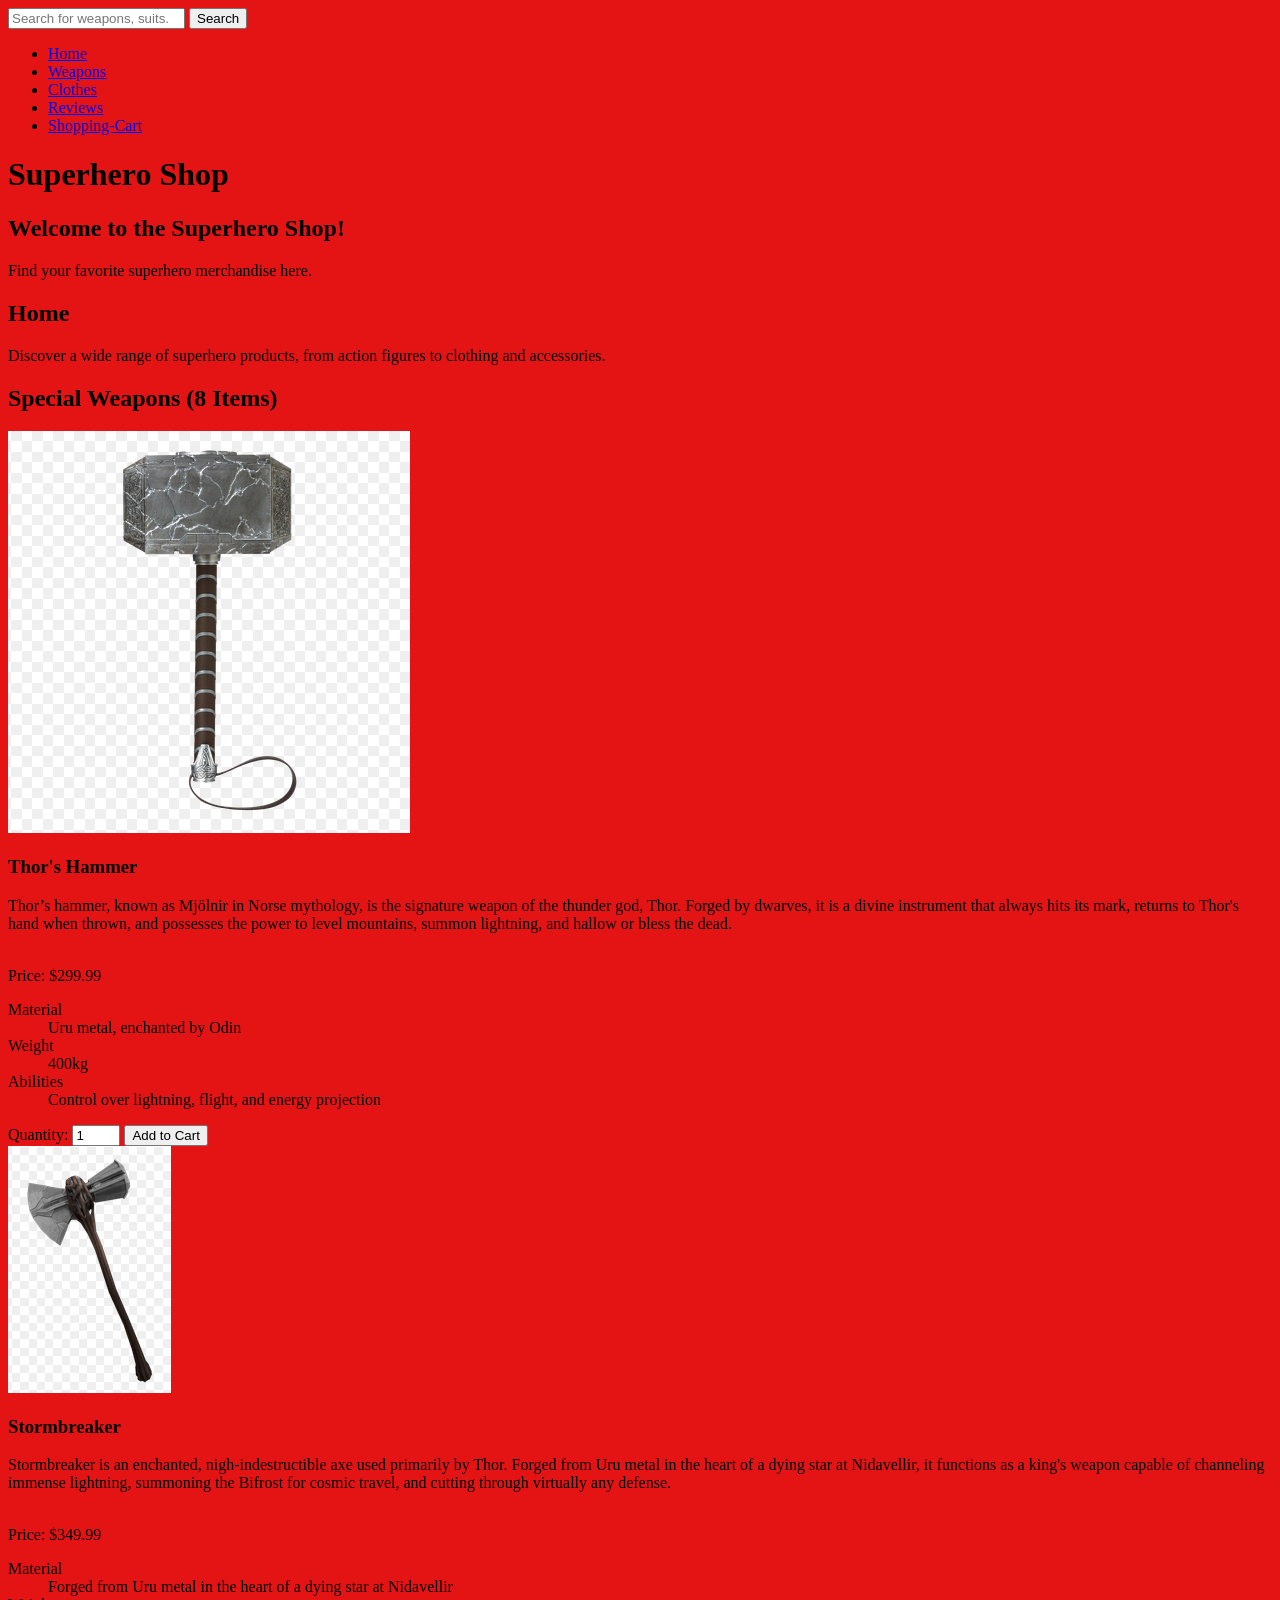
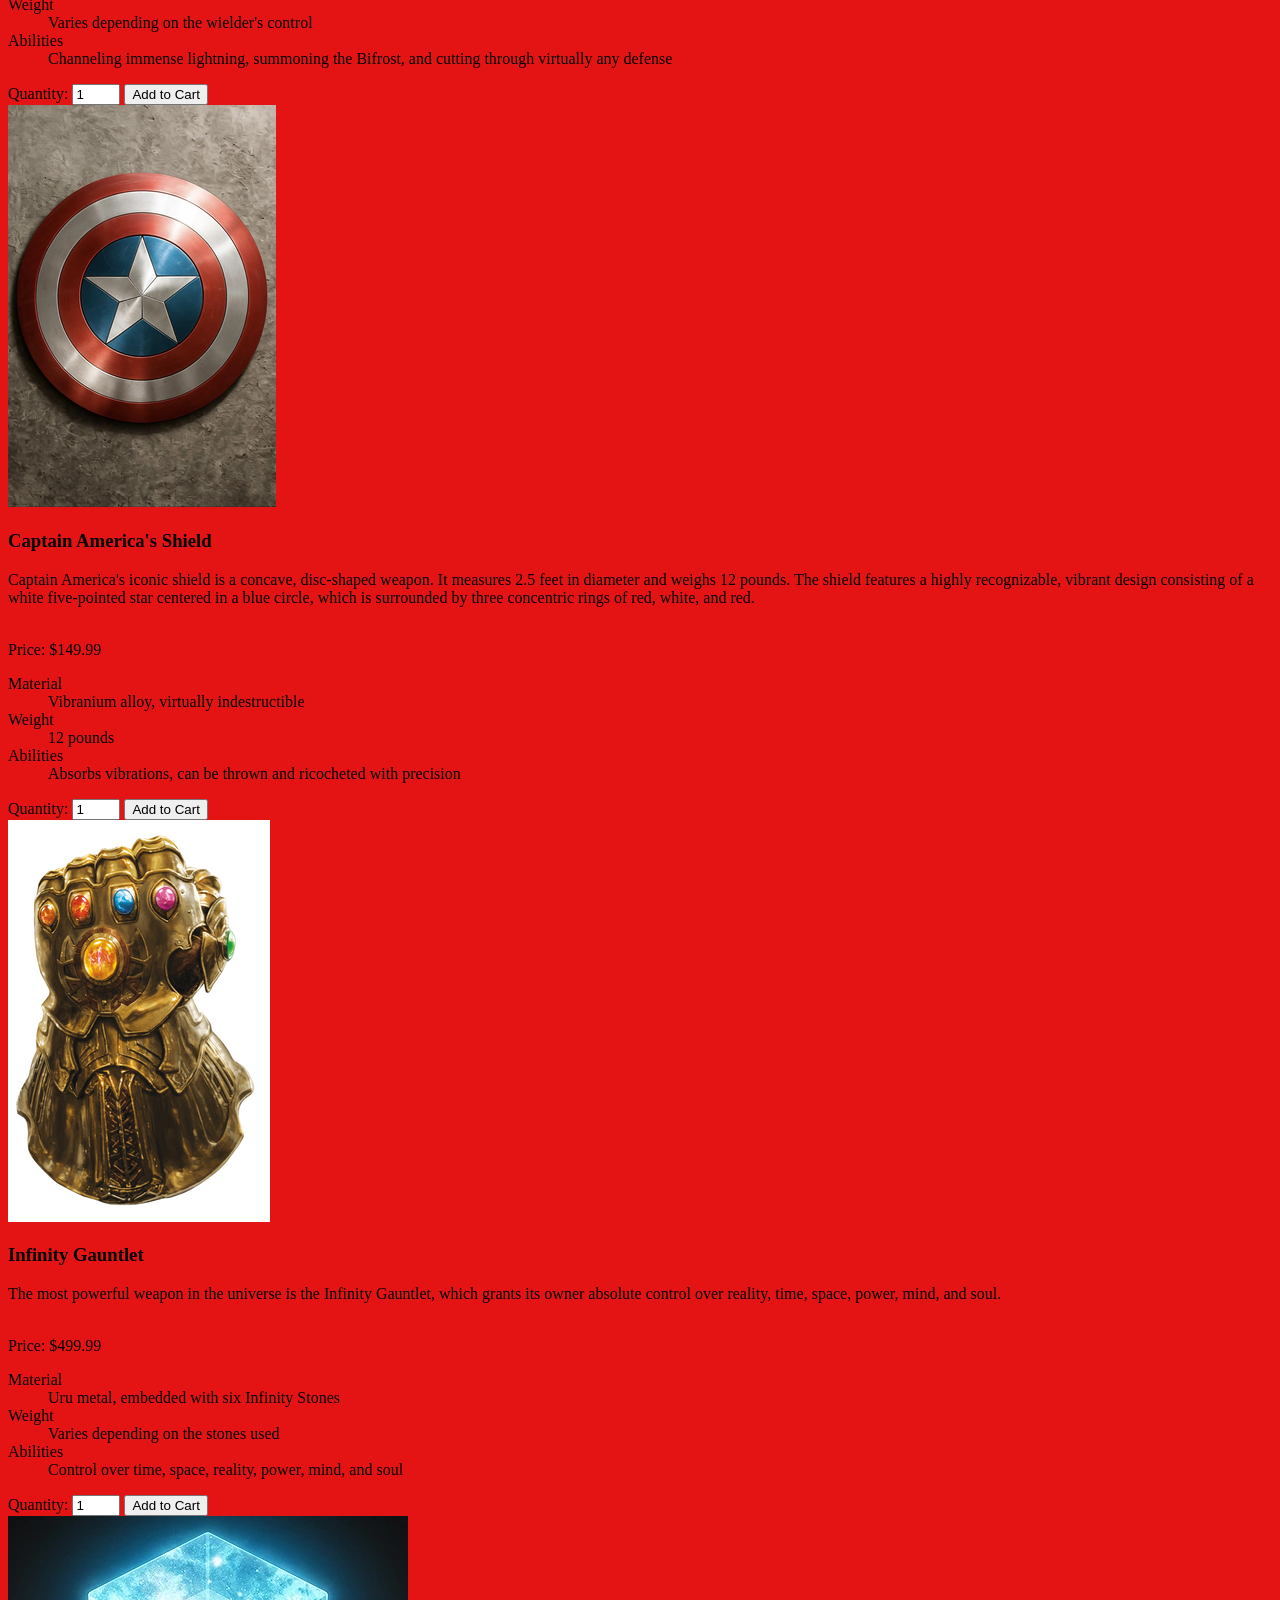
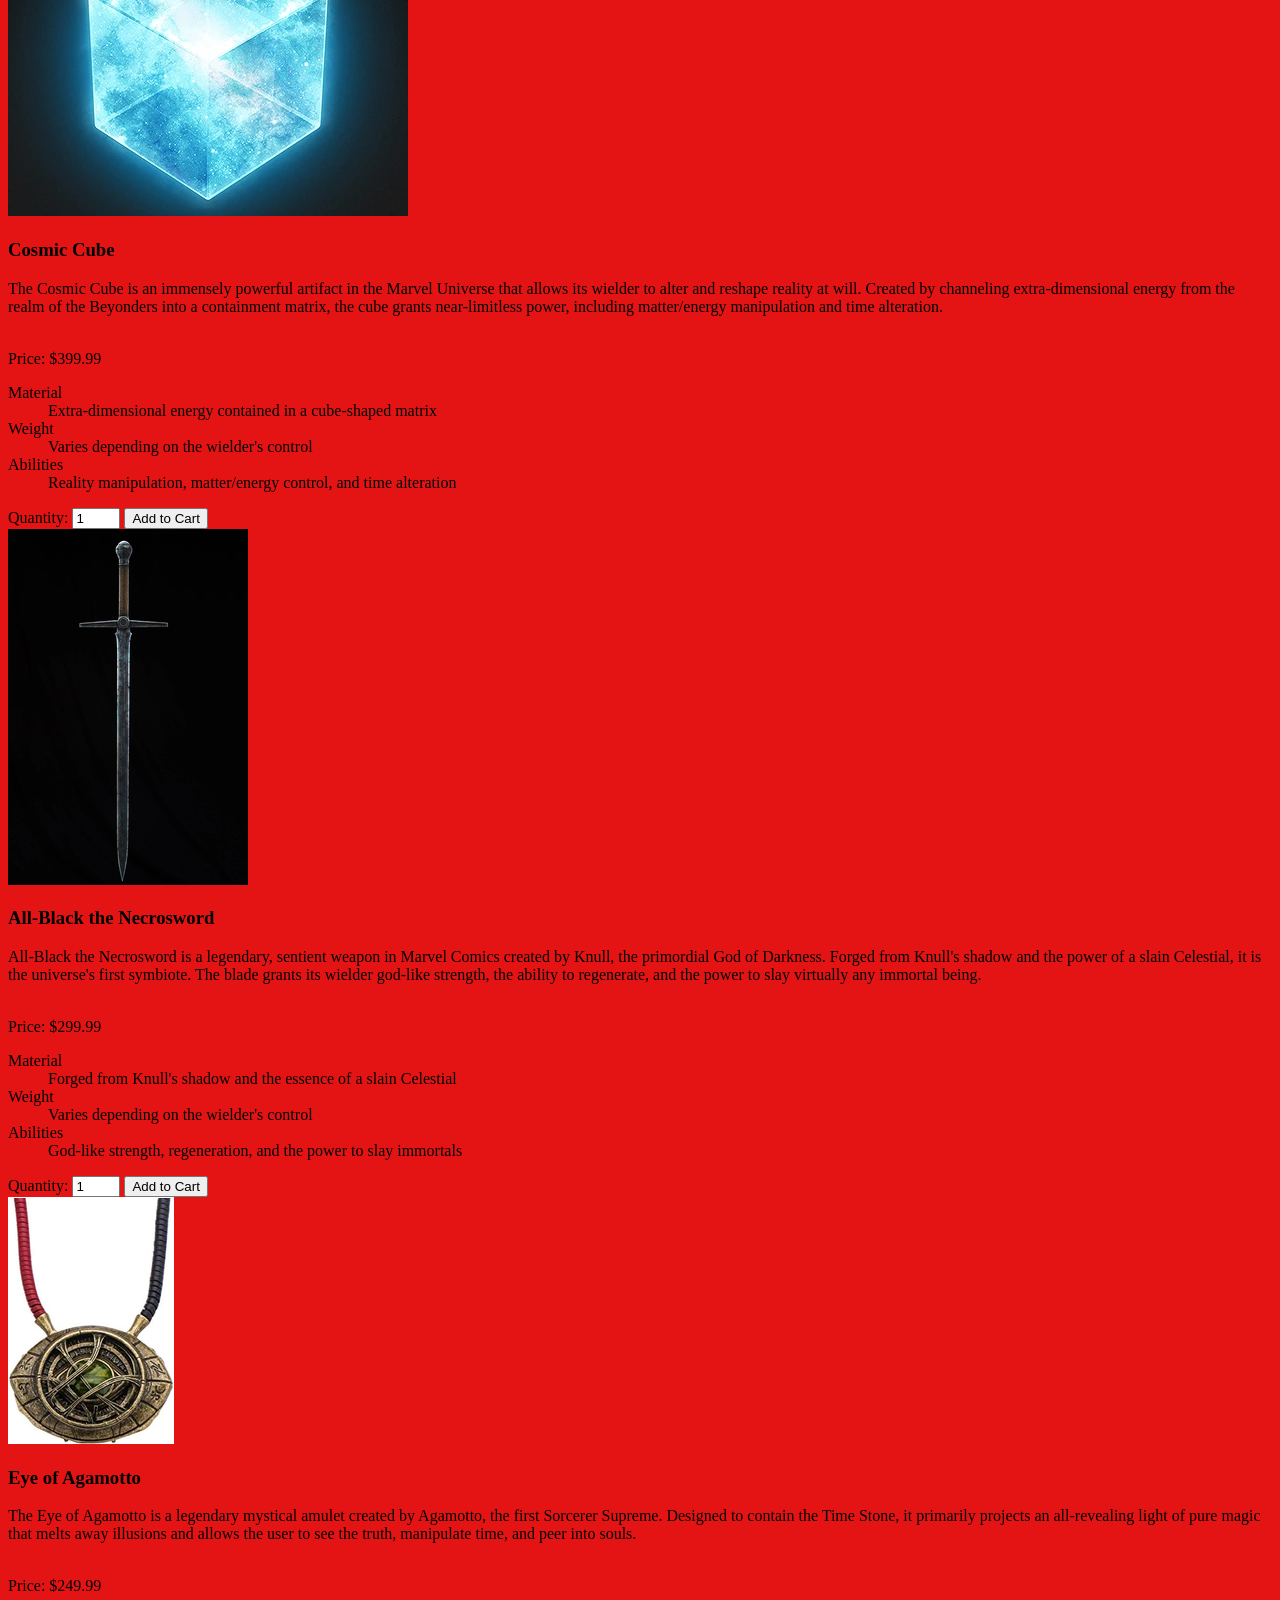
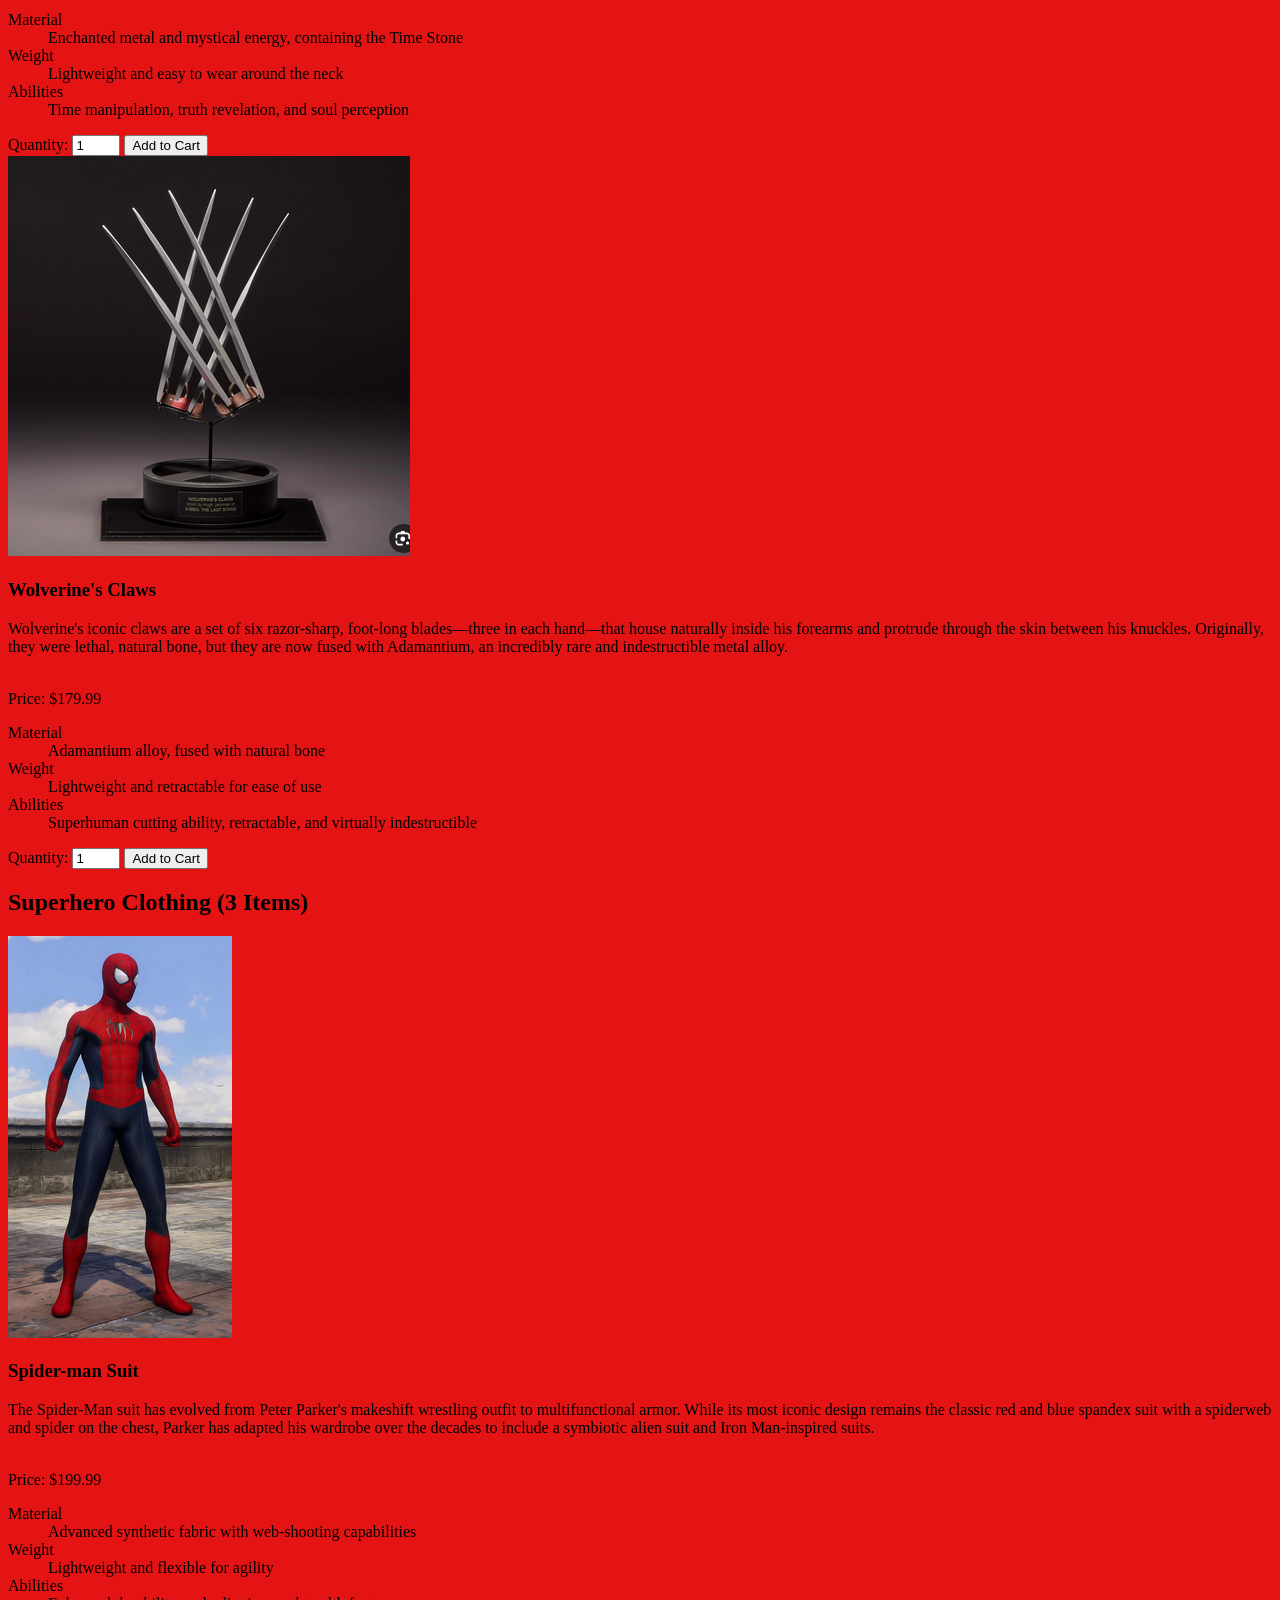
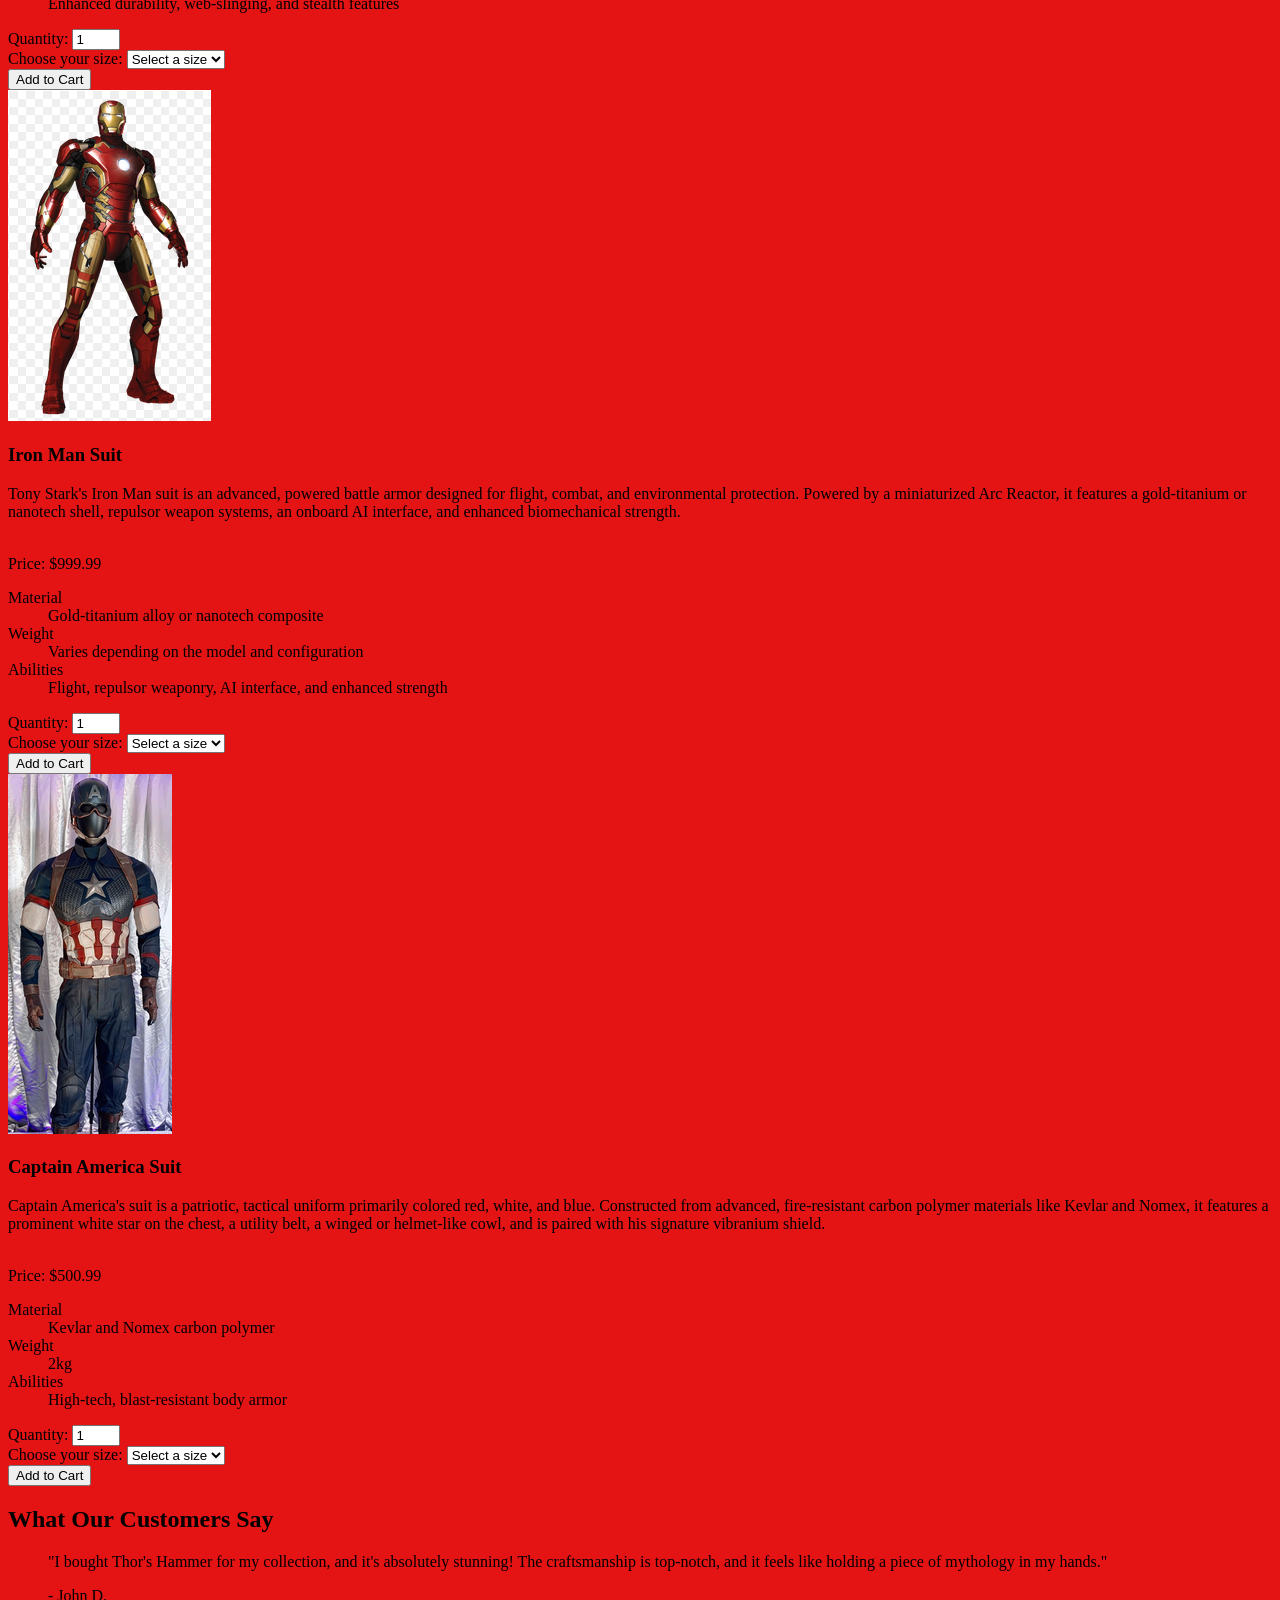
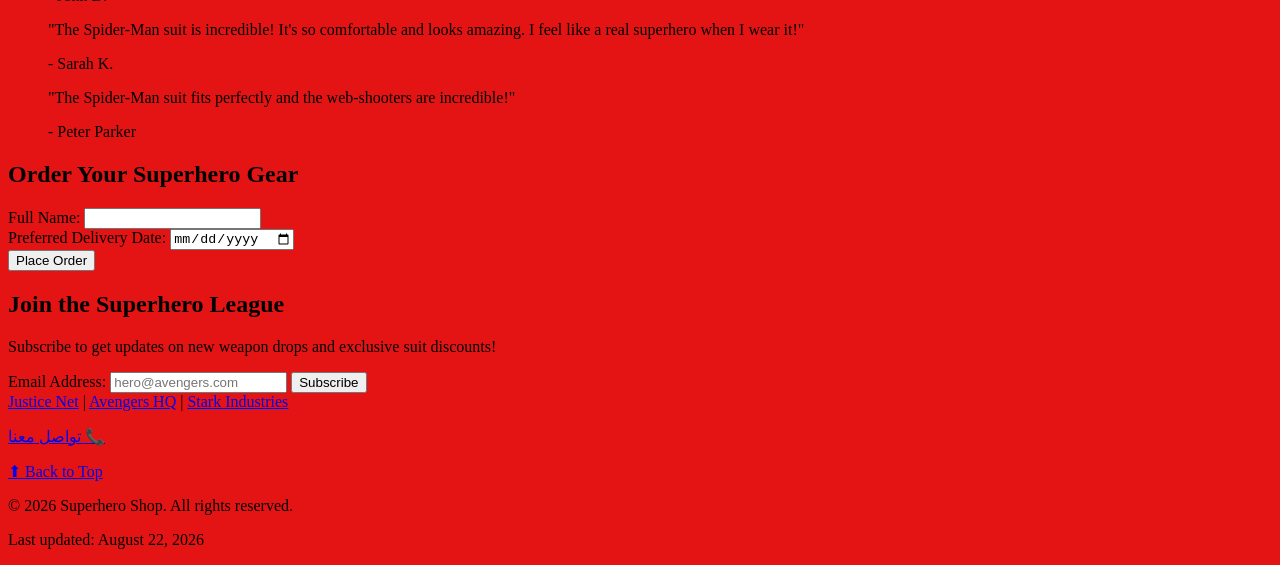
==== index.html @ af7e1caf "test" ====
<!doctype html>
<html lang="en" dir="ltr">
  <!--  === HTML DOCUMENT HEAD ===  -->
  <head>
    <!-- === META TAGS === -->

    <!-- Protect user privacy when navigating to external links -->
    <meta name="referrer" content="strict-origin-when-cross-origin">
    <!-- Character encoding for the document -->
    <meta charset="UTF-8">
    <!-- Compatibility for Internet Explorer -->
    <meta http-equiv="X-UA-Compatible" content="IE=edge">
    <!-- Viewport for responsive design -->
    <meta name="viewport" content="width=device-width, initial-scale=1.0">
    <!-- Description for the page -->
    <meta name="description" content="Discover and buy your favorite superhero merchandise, special weapons, and clothing at the Superhero Shop.">
    <!-- Keywords for the page -->
    <meta name="keywords" content="superhero, weapons, suits, thor, iron man, spider-man">
    <!-- Website Favicon (Icon shown in browser tab) -->
    <link rel="icon" href="images/favicon.png">
    <!-- Link to external CSS stylesheet -->
    <link rel="stylesheet" href="mystyle.css">
    <!-- Page title -->
    <title>Superhero Shop</title>
  </head>
  <!--  === HTML DOCUMENT BODY ===  -->
  <body>
    <!--  === HEADER ===  -->
    <header id="top" class="main-header">
      <!-- Search bar -->
      <div class="search-container">
        <!-- Search input field -->
        <input type="search" placeholder="Search for weapons, suits..." class="search-input">
        <!-- Search button -->
        <button type="button" class="search-btn">Search</button>
      </div>
      <!-- Main navigation bar -->
      <nav class="main-nav">
        <!-- List of links -->
        <ul class="nav-list">
          <!-- Homepage section link -->
          <li class="nav-item"><a href="#Home" class="nav-link">Home</a></li>
          <!-- Weapons section link -->
          <li class="nav-item"><a href="#Weapons" class="nav-link">Weapons</a></li>
          <!-- Clothes section link -->
          <li class="nav-item"><a href="#Clothes" class="nav-link">Clothes</a></li>
          <!-- Reviews section link -->
          <li class="nav-item"><a href="#Reviews" class="nav-link">Reviews</a></li>
          <!-- Shopping Cart section link -->
          <li class="nav-item"><a href="#Shopping-Cart" class="nav-link">Shopping-Cart</a></li>
        </ul>
      </nav>
      <!-- Main site title -->
      <h1 class="site-title">Superhero Shop</h1>
      <!-- Welcome message -->
      <h2 class="header-subtitle">Welcome to the Superhero Shop!</h2>
      <!-- Website tagline / introductory text -->
      <p class="header-tagline">Find your favorite superhero merchandise here.</p>
    </header>

    <!-- Main page content (Excluding header & footer) -->
    <main>
      <!-- ===== HOME SECTION ===== -->
      <section id="Home" class="home-section">
        <!-- Home section content -->
        <h2 class="section-title">Home</h2>
        <p class="home-text">
          Discover a wide range of superhero products, from action figures to
          clothing and accessories.
        </p>
      </section>

      <!-- ===== WEAPONS SECTION WITH ITEM COUNT ===== -->
      <section id="Weapons" class="weapons-section">
        <!-- Section title with item counter -->
        <h2 class="section-title">Special Weapons <span class="items-count">(8 Items)</span></h2>

        <!-- === Single product card (thor-hammer) === -->
        <article class="product-card">
          <!-- image of thor hammer -->
          <img src="images/thor-hammer.png" alt="Thor's Hammer" class="product-img">
          <!-- Product title -->
          <h3 class="product-title">Thor's Hammer</h3>
          <!-- Product description -->
          <p class="product-desc">
            Thor’s hammer, known as Mjölnir in Norse mythology, is the signature
            weapon of the thunder god, Thor. Forged by dwarves, it is a divine
            instrument that always hits its mark, returns to Thor's hand when
            thrown, and possesses the power to level mountains, summon
            lightning, and hallow or bless the dead.
          </p>
          <br>
          <!-- Product price -->
          <span class="product-price">Price: $299.99</span>
          <!-- Product specifications table -->
          <dl class="product-specs">
            <!-- Feature title (Material) -->
            <dt class="spec-title">Material</dt>
            <!-- Description of the material -->
            <dd class="spec-value">Uru metal, enchanted by Odin</dd>

            <!-- Feature title (Weight) -->
            <dt class="spec-title">Weight</dt>
            <!-- Description of the weight -->
            <dd class="spec-value">400kg</dd>

            <!-- Feature title (Abilities) -->
            <dt class="spec-title">Abilities</dt>
            <!-- Description of the abilities -->
            <dd class="spec-value">Control over lightning, flight, and energy projection</dd>
          </dl>
          <!-- Customer order form -->
          <form class="product-form">
            <!-- Hidden input to send the product name to the server -->
            <input type="hidden" name="product_name" value="thor-hammer">
            <!-- Quantity selector with min (1) and max (10) limits -->
            <label class="quantity-label">Quantity: <input type="number" name="quantity" min="1" max="10" value="1" class="quantity-input"></label>
            <!-- Submit button to add the selected item to the cart -->
            <button type="submit" class="btn add-to-cart-btn">Add to Cart</button>
          </form>
        </article>

        <!-- === Single product card (stormbreaker) === -->
        <article class="product-card">
          <!-- image of stormbreaker -->
          <img src="images/stormbreaker.png" alt="Stormbreaker" class="product-img">
          <!-- Product title -->
          <h3 class="product-title">Stormbreaker</h3>
          <!-- Product description -->
          <p class="product-desc">
            Stormbreaker is an enchanted, nigh-indestructible axe used primarily
            by Thor. Forged from Uru metal in the heart of a dying star at
            Nidavellir, it functions as a king's weapon capable of channeling
            immense lightning, summoning the Bifrost for cosmic travel, and
            cutting through virtually any defense.
          </p>
          <br>
          <!-- Product price -->
          <span class="product-price">Price: $349.99</span>
          <!-- Product specifications table -->
          <dl class="product-specs">
            <!-- Feature title (Material) -->
            <dt class="spec-title">Material</dt>
            <!-- Description of the material -->
            <dd class="spec-value">
              Forged from Uru metal in the heart of a dying star at Nidavellir
            </dd>

            <!-- Feature title (Weight) -->
            <dt class="spec-title">Weight</dt>
            <!-- Description of the weight -->
            <dd class="spec-value">Varies depending on the wielder's control</dd>

            <!-- Feature title (Abilities) -->
            <dt class="spec-title">Abilities</dt>
            <!-- Description of the abilities -->
            <dd class="spec-value">
              Channeling immense lightning, summoning the Bifrost, and cutting
              through virtually any defense
            </dd>
          </dl>
          <!-- Customer order form -->
          <form class="product-form">
            <!-- Hidden input to send the product name to the server -->
            <input type="hidden" name="product_name" value="stormbreaker">
            <!-- Quantity selector with min (1) and max (10) limits -->
            <label class="quantity-label">Quantity: <input type="number" name="quantity" min="1" max="10" value="1" class="quantity-input"></label>
            <!-- Submit button to add the selected item to the cart -->
            <button type="submit" class="btn add-to-cart-btn">Add to Cart</button>
          </form>
        </article>

        <!-- === Single product card (captain-america-shield) === -->
        <article class="product-card">
          <!-- image of captain-america-shield -->
          <img src="images/captain-america-shield.png" alt="Captain America's Shield" class="product-img">
          <!-- Product title -->
          <h3 class="product-title">Captain America's Shield</h3>
          <!-- Product description -->
          <p class="product-desc">
            Captain America's iconic shield is a concave, disc-shaped weapon. It
            measures 2.5 feet in diameter and weighs 12 pounds. The shield
            features a highly recognizable, vibrant design consisting of a white
            five-pointed star centered in a blue circle, which is surrounded by
            three concentric rings of red, white, and red.
          </p>
          <br>
          <!-- Product price -->
          <span class="product-price">Price: $149.99</span>
          <!-- Product specifications table -->
          <dl class="product-specs">
            <!-- Feature title (Material) -->
            <dt class="spec-title">Material</dt>
            <!-- Description of the material -->
            <dd class="spec-value">Vibranium alloy, virtually indestructible</dd>

            <!-- Feature title (Weight) -->
            <dt class="spec-title">Weight</dt>
            <!-- Description of the weight -->
            <dd class="spec-value">12 pounds</dd>

            <!-- Feature title (Abilities) -->
            <dt class="spec-title">Abilities</dt>
            <!-- Description of the abilities -->
            <dd class="spec-value">
              Absorbs vibrations, can be thrown and ricocheted with precision
            </dd>
          </dl>
          <!-- Customer order form -->
          <form class="product-form">
            <!-- Hidden input to send the product name to the server -->
            <input type="hidden" name="product_name" value="captain-america-shield">
            <!-- Quantity selector with min (1) and max (10) limits -->
            <label class="quantity-label">Quantity: <input type="number" name="quantity" min="1" max="10" value="1" class="quantity-input"></label>
            <!-- Submit button to add the selected item to the cart -->
            <button type="submit" class="btn add-to-cart-btn">Add to Cart</button>
          </form>
        </article>

        <!-- === Single product card (infinity-gauntlet) === -->
        <article class="product-card">
          <!-- image of infinity-gauntlet -->
          <img src="images/infinity-gauntlet.png" alt="Infinity Gauntlet" class="product-img">
          <!-- Product title -->
          <h3 class="product-title">Infinity Gauntlet</h3>
          <!-- Product description -->
          <p class="product-desc">
            The most powerful weapon in the universe is the Infinity Gauntlet,
            which grants its owner absolute control over reality, time, space,
            power, mind, and soul.
          </p>
          <br>
          <!-- Product price -->
          <span class="product-price">Price: $499.99</span>
          <!-- Product specifications table -->
          <dl class="product-specs">
            <!-- Feature title (Material) -->
            <dt class="spec-title">Material</dt>
            <!-- Description of the material -->
            <dd class="spec-value">Uru metal, embedded with six Infinity Stones</dd>

            <!-- Feature title (Weight) -->
            <dt class="spec-title">Weight</dt>
            <!-- Description of the weight -->
            <dd class="spec-value">Varies depending on the stones used</dd>

            <!-- Feature title (Abilities) -->
            <dt class="spec-title">Abilities</dt>
            <!-- Description of the abilities -->
            <dd class="spec-value">Control over time, space, reality, power, mind, and soul</dd>
          </dl>
          <!-- Customer order form -->
          <form class="product-form">
            <!-- Hidden input to send the product name to the server -->
            <input type="hidden" name="product_name" value="infinity-gauntlet">
            <!-- Quantity selector with min (1) and max (10) limits -->
            <label class="quantity-label">Quantity: <input type="number" name="quantity" min="1" max="10" value="1" class="quantity-input"></label>
            <!-- Submit button to add the selected item to the cart -->
            <button type="submit" class="btn add-to-cart-btn">Add to Cart</button>
          </form>
        </article>

        <!-- === Single product card (cosmic-cube) === -->
        <article class="product-card">
          <!-- image of cosmic-cube -->
          <img src="images/cosmic-cube.png" alt="Cosmic Cube" class="product-img">
          <!-- Product title -->
          <h3 class="product-title">Cosmic Cube</h3>
          <!-- Product description -->
          <p class="product-desc">
            The Cosmic Cube is an immensely powerful artifact in the Marvel
            Universe that allows its wielder to alter and reshape reality at
            will. Created by channeling extra-dimensional energy from the realm
            of the Beyonders into a containment matrix, the cube grants
            near-limitless power, including matter/energy manipulation and time
            alteration.
          </p>
          <br>
          <!-- Product price -->
          <span class="product-price">Price: $399.99</span>
          <!-- Product specifications table -->
          <dl class="product-specs">
            <!-- Feature title (Material) -->
            <dt class="spec-title">Material</dt>
            <!-- Description of the material -->
            <dd class="spec-value">Extra-dimensional energy contained in a cube-shaped matrix</dd>

            <!-- Feature title (Weight) -->
            <dt class="spec-title">Weight</dt>
            <!-- Description of the weight -->
            <dd class="spec-value">Varies depending on the wielder's control</dd>

            <!-- Feature title (Abilities) -->
            <dt class="spec-title">Abilities</dt>
            <!-- Description of the abilities -->
            <dd class="spec-value">
              Reality manipulation, matter/energy control, and time alteration
            </dd>
          </dl>
          <!-- Customer order form -->
          <form class="product-form">
            <!-- Hidden input to send the product name to the server -->
            <input type="hidden" name="product_name" value="cosmic-cube">
            <!-- Quantity selector with min (1) and max (10) limits -->
            <label class="quantity-label">Quantity: <input type="number" name="quantity" min="1" max="10" value="1" class="quantity-input"></label>
            <!-- Submit button to add the selected item to the cart -->
            <button type="submit" class="btn add-to-cart-btn">Add to Cart</button>
          </form>
        </article>

        <!-- === Single product card (all-black-the-necrosword) === -->
        <article class="product-card">
          <!-- Image of the all-black-the-necrosword -->
          <img src="images/all-black-the-necrosword.png" alt="All-Black the Necrosword" class="product-img">
          <!-- Product title -->
          <h3 class="product-title">All-Black the Necrosword</h3>
          <!-- Product description -->
          <p class="product-desc">
            All-Black the Necrosword is a legendary, sentient weapon in Marvel
            Comics created by Knull, the primordial God of Darkness. Forged from
            Knull's shadow and the power of a slain Celestial, it is the
            universe's first symbiote. The blade grants its wielder god-like
            strength, the ability to regenerate, and the power to slay virtually
            any immortal being.
          </p>
          <br>
          <!-- Product price -->
          <span class="product-price">Price: $299.99</span>
          <!-- Product specifications table -->
          <dl class="product-specs">
            <!-- Feature title (Material) -->
            <dt class="spec-title">Material</dt>
            <!-- Description of the material -->
            <dd class="spec-value">
              Forged from Knull's shadow and the essence of a slain Celestial
            </dd>

            <!-- Feature title (Weight) -->
            <dt class="spec-title">Weight</dt>
            <!-- Description of the weight -->
            <dd class="spec-value">Varies depending on the wielder's control</dd>

            <!-- Feature title (Abilities) -->
            <dt class="spec-title">Abilities</dt>
            <!-- Description of the abilities -->
            <dd class="spec-value">
              God-like strength, regeneration, and the power to slay immortals
            </dd>
          </dl>
          <!-- Customer order form -->
          <form class="product-form">
            <!-- Hidden input to send the product name to the server -->
            <input type="hidden" name="product_name" value="all-black-the-necrosword">
            <!-- Quantity selector with min (1) and max (10) limits -->
            <label class="quantity-label">Quantity: <input type="number" name="quantity" min="1" max="10" value="1" class="quantity-input"></label>
            <!-- Submit button to add the selected item to the cart -->
            <button type="submit" class="btn add-to-cart-btn">Add to Cart</button>
          </form>
        </article>

        <!-- === Single product card (eye-of-agamotto) === -->
        <article class="product-card">
          <!-- Image of the eye-of-agamotto -->
          <img src="images/eye-of-agamotto.png" alt="Eye of Agamotto" class="product-img">
          <!-- Product title -->
          <h3 class="product-title">Eye of Agamotto</h3>
          <!-- Product description -->
          <p class="product-desc">
            The Eye of Agamotto is a legendary mystical amulet created by
            Agamotto, the first Sorcerer Supreme. Designed to contain the Time
            Stone, it primarily projects an all-revealing light of pure magic
            that melts away illusions and allows the user to see the truth,
            manipulate time, and peer into souls.
          </p>
          <br>
          <!-- Product price -->
          <span class="product-price">Price: $249.99</span>
          <!-- Product specifications table -->
          <dl class="product-specs">
            <!-- Feature title (Material) -->
            <dt class="spec-title">Material</dt>
            <!-- Description of the material -->
            <dd class="spec-value">
              Enchanted metal and mystical energy, containing the Time Stone
            </dd>

            <!-- Feature title (Weight) -->
            <dt class="spec-title">Weight</dt>
            <!-- Description of the weight -->
            <dd class="spec-value">Lightweight and easy to wear around the neck</dd>

            <!-- Feature title (Abilities) -->
            <dt class="spec-title">Abilities</dt>
            <!-- Description of the abilities -->
            <dd class="spec-value">Time manipulation, truth revelation, and soul perception</dd>
          </dl>
          <!-- Customer order form -->
          <form class="product-form">
            <!-- Hidden input to send the product name to the server -->
            <input type="hidden" name="product_name" value="eye-of-agamotto">
            <!-- Quantity selector with min (1) and max (10) limits -->
            <label class="quantity-label">Quantity: <input type="number" name="quantity" min="1" max="10" value="1" class="quantity-input"></label>
            <!-- Submit button to add the selected item to the cart -->
            <button type="submit" class="btn add-to-cart-btn">Add to Cart</button>
          </form>
        </article>

        <!-- === Single product card (wolverine-claws) === -->
        <article class="product-card">
          <!-- Image of the wolverine-claws -->
          <img src="images/wolverine-claws.png" alt="Wolverine's Claws" class="product-img">
          <!-- Product title -->
          <h3 class="product-title">Wolverine's Claws</h3>
          <!-- Product description -->
          <p class="product-desc">
            Wolverine's iconic claws are a set of six razor-sharp, foot-long
            blades—three in each hand—that house naturally inside his forearms
            and protrude through the skin between his knuckles. Originally, they
            were lethal, natural bone, but they are now fused with Adamantium,
            an incredibly rare and indestructible metal alloy.
          </p>
          <br>
          <!-- Product price -->
          <span class="product-price">Price: $179.99</span>
          <!-- Product specifications table -->
          <dl class="product-specs">
            <!-- Feature title (Material) -->
            <dt class="spec-title">Material</dt>
            <!-- Description of the material -->
            <dd class="spec-value">Adamantium alloy, fused with natural bone</dd>

            <!-- Feature title (Weight) -->
            <dt class="spec-title">Weight</dt>
            <!-- Description of the weight -->
            <dd class="spec-value">Lightweight and retractable for ease of use</dd>

            <!-- Feature title (Abilities) -->
            <dt class="spec-title">Abilities</dt>
            <!-- Description of the abilities -->
            <dd class="spec-value">
              Superhuman cutting ability, retractable, and virtually
              indestructible
            </dd>
          </dl>
          <!-- Customer order form -->
          <form class="product-form">
            <!-- Hidden input to send the product name to the server -->
            <input type="hidden" name="product_name" value="wolverine-claws">
            <!-- Quantity selector with min (1) and max (10) limits -->
            <label class="quantity-label">Quantity: <input type="number" name="quantity" min="1" max="10" value="1" class="quantity-input"></label>
            <!-- Submit button to add the selected item to the cart -->
            <button type="submit" class="btn add-to-cart-btn">Add to Cart</button>
          </form>
        </article>
      </section>

      <!-- ===== CLOTHES SECTION WITH ITEM COUNT ===== -->
      <section id="Clothes" class="clothes-section products-section">
        <!-- Section title with item counter -->
        <h2 class="section-title">Superhero Clothing <span class="items-count">(3 Items)</span></h2>

        <!-- === Product Card 1: Spider-man Suit === -->
        <article class="product-card">
          <!-- Image of the Spider-man Suit -->
          <img src="images/spider-man-suit.png" alt="Spider-man Suit" class="product-img">
          <!-- Product title -->
          <h3 class="product-title">Spider-man Suit</h3>
          <!-- Product description -->
          <p class="product-desc">
            The Spider-Man suit has evolved from Peter Parker's makeshift
            wrestling outfit to multifunctional armor. While its most iconic
            design remains the classic red and blue spandex suit with a
            spiderweb and spider on the chest, Parker has adapted his wardrobe
            over the decades to include a symbiotic alien suit and Iron
            Man-inspired suits.
          </p>
          <br>
          <!-- Product price -->
          <span class="product-price">Price: $199.99</span>
          <!-- Product specifications table -->
          <dl class="product-specs">
            <!-- Feature title (Material) -->
            <dt class="spec-title">Material</dt>
            <!-- Description of the material -->
            <dd class="spec-value">Advanced synthetic fabric with web-shooting capabilities</dd>

            <!-- Feature title (Weight) -->
            <dt class="spec-title">Weight</dt>
            <!-- Description of the weight -->
            <dd class="spec-value">Lightweight and flexible for agility</dd>

            <!-- Feature title (Abilities) -->
            <dt class="spec-title">Abilities</dt>
            <!-- Description of the abilities -->
            <dd class="spec-value">Enhanced durability, web-slinging, and stealth features</dd>
          </dl>
          <!-- Customer order form -->
          <form class="product-form">
            <!-- Hidden input to send the product name to the server -->
            <input type="hidden" name="product_name" value="spider-man-suit">
            <!-- Quantity selector with min (1) and max (10) limits -->
            <label class="quantity-label">Quantity: <input type="number" name="quantity" min="1" max="10" value="1" class="quantity-input"></label>
            <!-- Size selection dropdown menu -->
            <div class="size-group">
              <!-- Label for the size selection -->
              <label class="size-label">Choose your size:</label>
              <!-- Size options -->
              <select name="size" class="size-select">
                <!-- Default option prompting the user to select a size -->
                <option value="" disabled selected>Select a size</option>
                <!-- Size options (small)-->
                <option value="small">Small</option>
                <!-- Size options (medium)-->
                <option value="medium">Medium</option>
                <!-- Size options (large)-->
                <option value="large">Large</option>
                <!-- Size options (xlarge)-->
                <option value="xlarge">XLarge</option>
              </select>
            </div>
            <!-- Submit button to add the selected item to the cart -->
            <button type="submit" class="btn add-to-cart-btn">Add to Cart</button>
          </form>
        </article>

        <!-- === Product Card 2: Iron Man Suit === -->
        <article class="product-card">
          <!-- Image of the Iron Man Suit -->
          <img src="images/iron-man-suit.png" alt="Iron Man Suit" class="product-img">
          <!-- Product title -->
          <h3 class="product-title">Iron Man Suit</h3>
          <!-- Product description -->
          <p class="product-desc">
            Tony Stark's Iron Man suit is an advanced, powered battle armor
            designed for flight, combat, and environmental protection. Powered
            by a miniaturized Arc Reactor, it features a gold-titanium or
            nanotech shell, repulsor weapon systems, an onboard AI interface,
            and enhanced biomechanical strength.
          </p>
          <br>
          <!-- Product price -->
          <span class="product-price">Price: $999.99</span>
          <!-- Product specifications table -->
          <dl class="product-specs">
            <!-- Feature title (Material) -->
            <dt class="spec-title">Material</dt>
            <!-- Description of the material -->
            <dd class="spec-value">Gold-titanium alloy or nanotech composite</dd>

            <!-- Feature title (Weight) -->
            <dt class="spec-title">Weight</dt>
            <!-- Description of the weight -->
            <dd class="spec-value">Varies depending on the model and configuration</dd>

            <!-- Feature title (Abilities) -->
            <dt class="spec-title">Abilities</dt>
            <!-- Description of the abilities -->
            <dd class="spec-value">
              Flight, repulsor weaponry, AI interface, and enhanced strength
            </dd>
          </dl>
          <!-- Customer order form -->
          <form class="product-form">
            <!-- Hidden input to send the product name to the server -->
            <input type="hidden" name="product_name" value="iron-man-suit">
            <!-- Quantity selector with min (1) and max (10) limits -->
            <label class="quantity-label">Quantity: <input type="number" name="quantity" min="1" max="10" value="1" class="quantity-input"></label>
            <!-- Size selection dropdown menu -->
            <div class="size-group">
              <!-- Label for the size selection -->
              <label class="size-label">Choose your size:</label>
              <!-- Size options -->
              <select name="size" class="size-select">
                <!-- Default option prompting the user to select a size -->
                <option value="" disabled selected>Select a size</option>
                <!-- Size options (small)-->
                <option value="small">Small</option>
                <!-- Size options (medium)-->
                <option value="medium">Medium</option>
                <!-- Size options (large)-->
                <option value="large">Large</option>
                <!-- Size options (xlarge)-->
                <option value="xlarge">XLarge</option>
              </select>
            </div>
            <!-- Submit button to add the selected item to the cart -->
            <button type="submit" class="btn add-to-cart-btn">Add to Cart</button>
          </form>
        </article>

        <!-- === Product Card 3: Captain America Suit === -->
        <article class="product-card">
          <!-- Image of the Captain America Suit -->
          <img src="images/captain-america-suit.png" alt="Captain America Suit" class="product-img">
          <!-- Product title -->
          <h3 class="product-title">Captain America Suit</h3>
          <!-- Product description -->
          <p class="product-desc">
            Captain America's suit is a patriotic, tactical uniform primarily
            colored red, white, and blue. Constructed from advanced,
            fire-resistant carbon polymer materials like Kevlar and Nomex, it
            features a prominent white star on the chest, a utility belt, a
            winged or helmet-like cowl, and is paired with his signature
            vibranium shield.
          </p>
          <br>
          <!-- Product price -->
          <span class="product-price">Price: $500.99</span>
          <!-- Product specifications table -->
          <dl class="product-specs">
            <!-- Feature title (Material) -->
            <dt class="spec-title">Material</dt>
            <!-- Description of the material -->
            <dd class="spec-value">Kevlar and Nomex carbon polymer</dd>

            <!-- Feature title (Weight) -->
            <dt class="spec-title">Weight</dt>
            <!-- Description of the weight -->
            <dd class="spec-value">2kg</dd>

            <!-- Feature title (Abilities) -->
            <dt class="spec-title">Abilities</dt>
            <!-- Description of the abilities -->
            <dd class="spec-value">High-tech, blast-resistant body armor</dd>
          </dl>
          <!-- Customer order form -->
          <form class="product-form">
            <!-- Hidden input to send the product name to the server -->
            <input type="hidden" name="product_name" value="captain-america-suit">
            <!-- Quantity selector with min (1) and max (10) limits -->
            <label class="quantity-label">Quantity: <input type="number" name="quantity" min="1" max="10" value="1" class="quantity-input"></label>
            <!-- Size selection dropdown menu -->
            <div class="size-group">
              <!-- Label for the size selection -->
              <label class="size-label">Choose your size:</label>
              <!-- Size options -->
              <select name="size" class="size-select">
                <!-- Default option prompting the user to select a size -->
                <option value="" disabled selected>Select a size</option>
                <!-- Size options (small)-->
                <option value="small">Small</option>
                <!-- Size options (medium)-->
                <option value="medium">Medium</option>
                <!-- Size options (large)-->
                <option value="large">Large</option>
                <!-- Size options (xlarge)-->
                <option value="xlarge">XLarge</option>
              </select>
            </div>
            <!-- Submit button to add the selected item to the cart -->
            <button type="submit" class="btn add-to-cart-btn">Add to Cart</button>
          </form>
        </article>
      </section>

      <!-- ===== Reviews Section ===== -->
      <section id="Reviews" class="reviews-section">
        <!-- Customer reviews -->
        <h2 class="section-title">What Our Customers Say</h2>
        <!-- Review 1 -->
        <blockquote class="review-card">
          <!-- Review content -->
          <p class="review-text">
            "I bought Thor's Hammer for my collection, and it's absolutely
            stunning! The craftsmanship is top-notch, and it feels like holding
            a piece of mythology in my hands."
          </p>
          <!-- Review author -->
          <footer class="review-author">- John D.</footer>
        </blockquote>
        <!-- Review 2 -->
        <blockquote class="review-card">
          <!-- Review content -->
          <p class="review-text">
            "The Spider-Man suit is incredible! It's so comfortable and looks
            amazing. I feel like a real superhero when I wear it!"
          </p>
          <!-- Review author -->
          <footer class="review-author">- Sarah K.</footer>
        </blockquote>
        <!-- Review 3 -->
        <blockquote class="review-card">
          <!-- Review content -->
          <p class="review-text">
            "The Spider-Man suit fits perfectly and the web-shooters are
            incredible!"
          </p>
          <!-- Review author -->
          <footer class="review-author">- Peter Parker</footer>
        </blockquote>
      </section>

      <!-- ===== Shopping Cart Section ===== -->
      <section id="Shopping-Cart" class="cart-section">
        <!-- Shopping cart content -->
        <h2 class="section-title">Order Your Superhero Gear</h2>
        <!-- Order form -->
        <form class="cart-form">
          <!-- Full Name Input Field -->
          <div class="form-group">
            <!-- Label for the full name input -->
            <label class="form-label">Full Name:</label>
            <!-- Input field for the full name -->
            <input type="text" name="name" required class="form-input">
            <!-- Hidden input to send the user name to the server -->
            <input type="hidden" name="user_name" value="superhero-gear" class="form-input">
          </div>
          <!-- Delivery Date Field -->
          <div class="form-group">
            <!--  Label for the preferred delivery date -->
            <label class="form-label">Preferred Delivery Date:</label>
            <!-- Order date selection -->
            <input type="date" name="date" required class="form-input">
            <!-- Hidden input to send the delivery date to the server -->
            <input type="hidden" name="delivery_date" value="superhero-gear" class="form-input">
          </div>
          <!-- Submit order button -->
          <button type="submit" class="btn checkout-btn">Place Order</button>
        </form>
      </section>
    </main>

    <!-- ===== SUBSCRIPTION SECTION ===== -->
    <aside class="subscription-section">
      <!-- Section heading -->
      <h2 class="aside-title">Join the Superhero League</h2>
      <!-- Section introduction / subtitle -->
      <p class="aside-desc">
        Subscribe to get updates on new weapon drops and exclusive suit
        discounts!
      </p>
      <!-- Subscription form -->
      <form class="newsletter-form">
        <!-- Email input field for subscription -->
        <label class="form-label">Email Address:</label>
        <!-- Input field for the user's email address -->
        <input type="email" placeholder="hero@avengers.com" required class="email-input">
        <!-- Submit button for the subscription form -->
        <button type="submit" class="btn subscribe-btn">Subscribe</button>
        <!-- Hidden input to send the user's email address to the server -->
        <input type="hidden" name="email" value="superhero-gear">
      </form>
    </aside>

    <!-- ===== FOOTER SECTION ===== -->
    <footer class="site-footer">
      <!-- External Partner Links / Superhero Headquarters -->
      <div class="footer-links">
        <a href="#" class="footer-link">Justice Net</a> | <a href="#" class="footer-link">Avengers HQ</a> |
        <a href="#" class="footer-link">Stark Industries</a>
      </div>
      <!-- Contact Phone Number -->
      <p class="contact-info">
        <a href="tel:+201234567890" class="footer-link">تواصل معنا 📞</a>
      </p>

      <!-- ===== BACK TO TOP LINK ===== -->
      <p class="back-to-top"><a href="#top">⬆ Back to Top</a></p>
      <!-- Copyright Notice -->
      <p class="copyright">
        &copy; 2026 Superhero Shop. All rights reserved.
      </p>

      <!-- ===== LAST UPDATED ===== -->
      <p class="last-updated">
        Last updated: <time datetime="2026-08-22">August 22, 2026</time>
      </p>
    </footer>
  </body>
</html>
---- mystyle.css ----
body{
    background-color: #e51414;
}
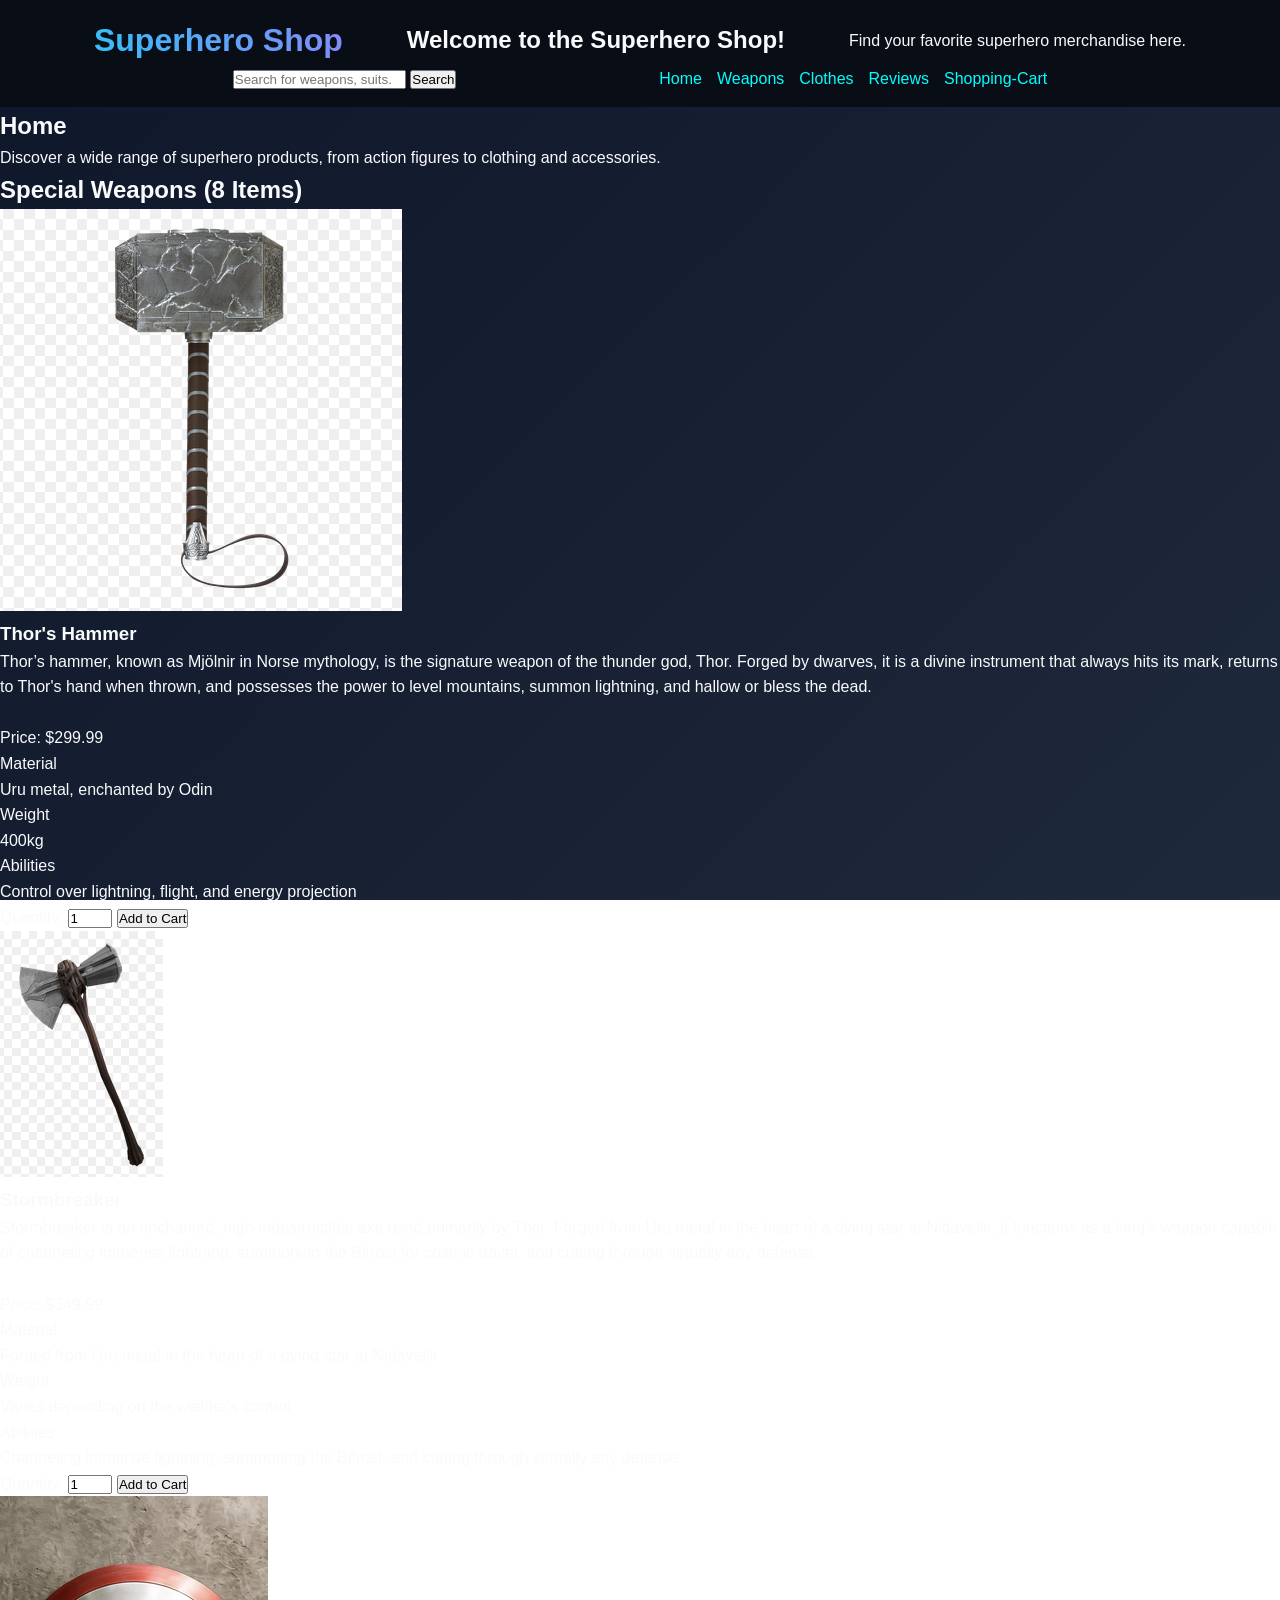
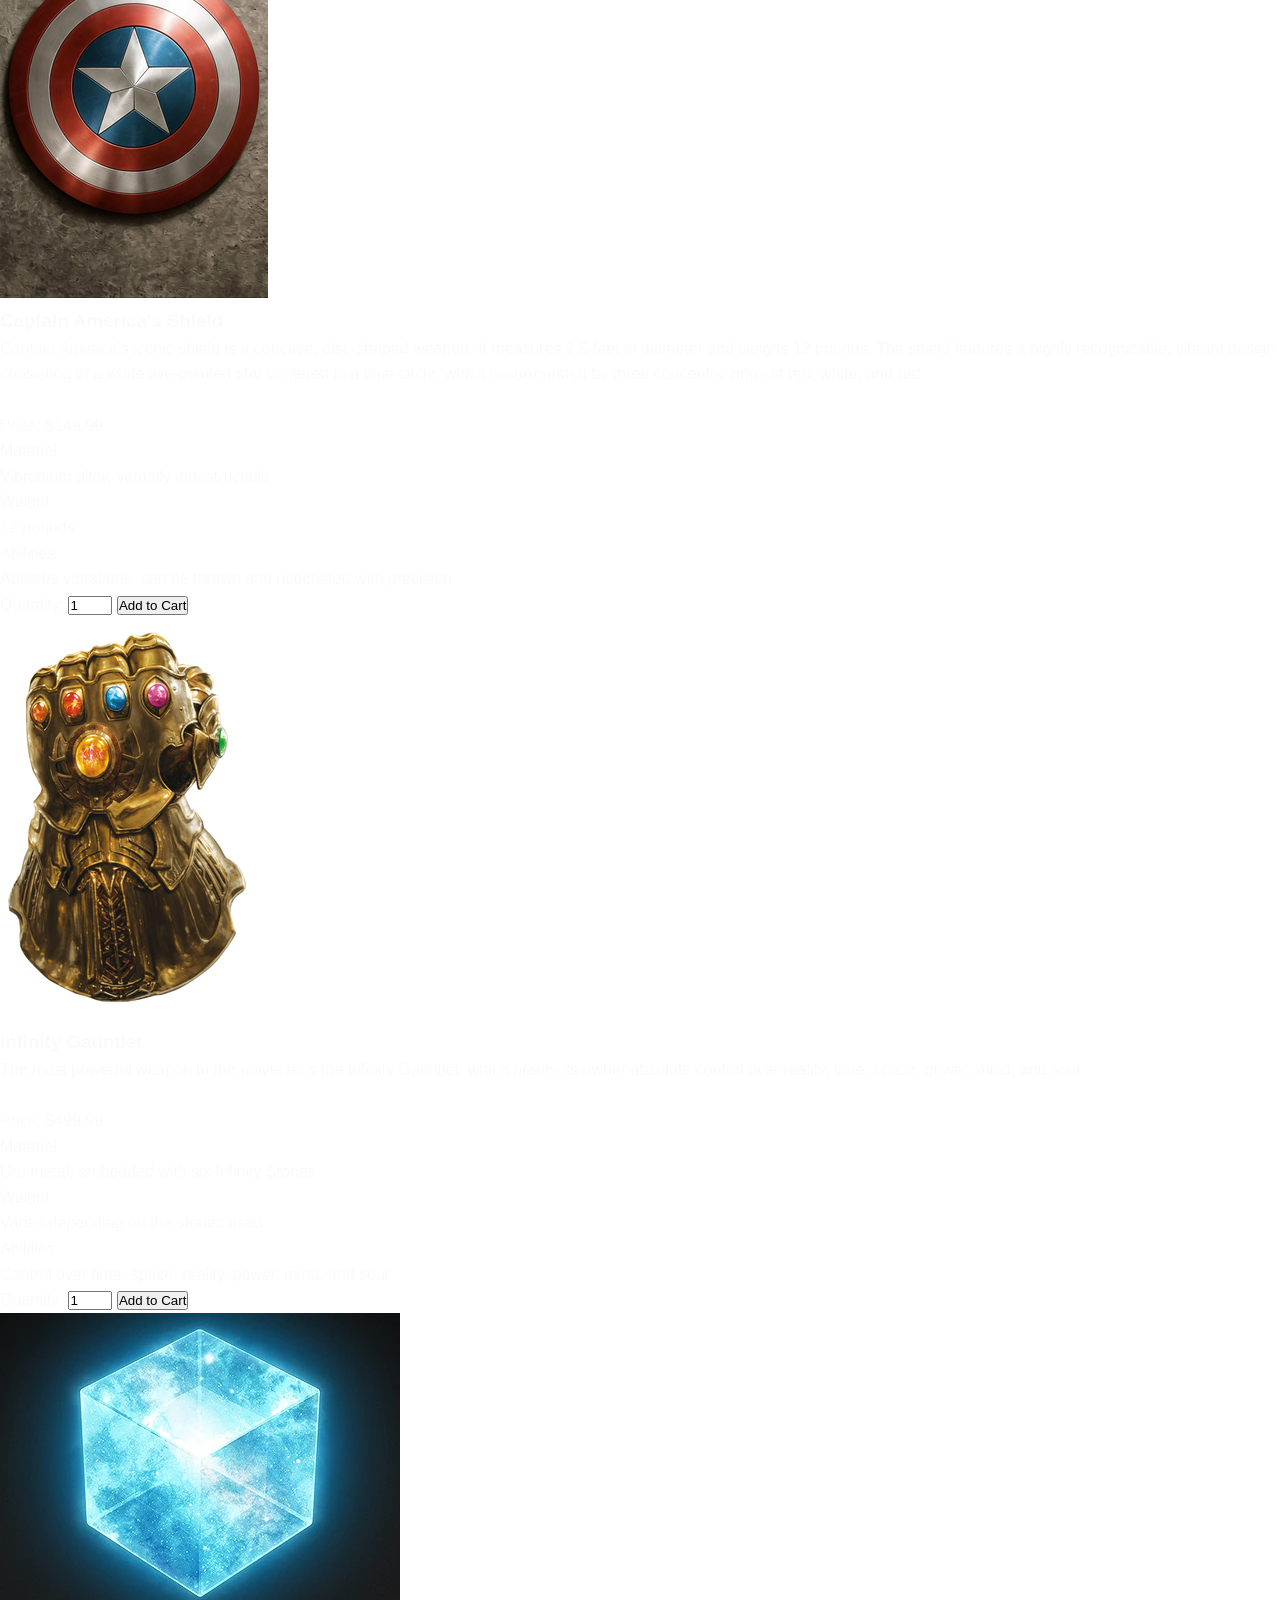
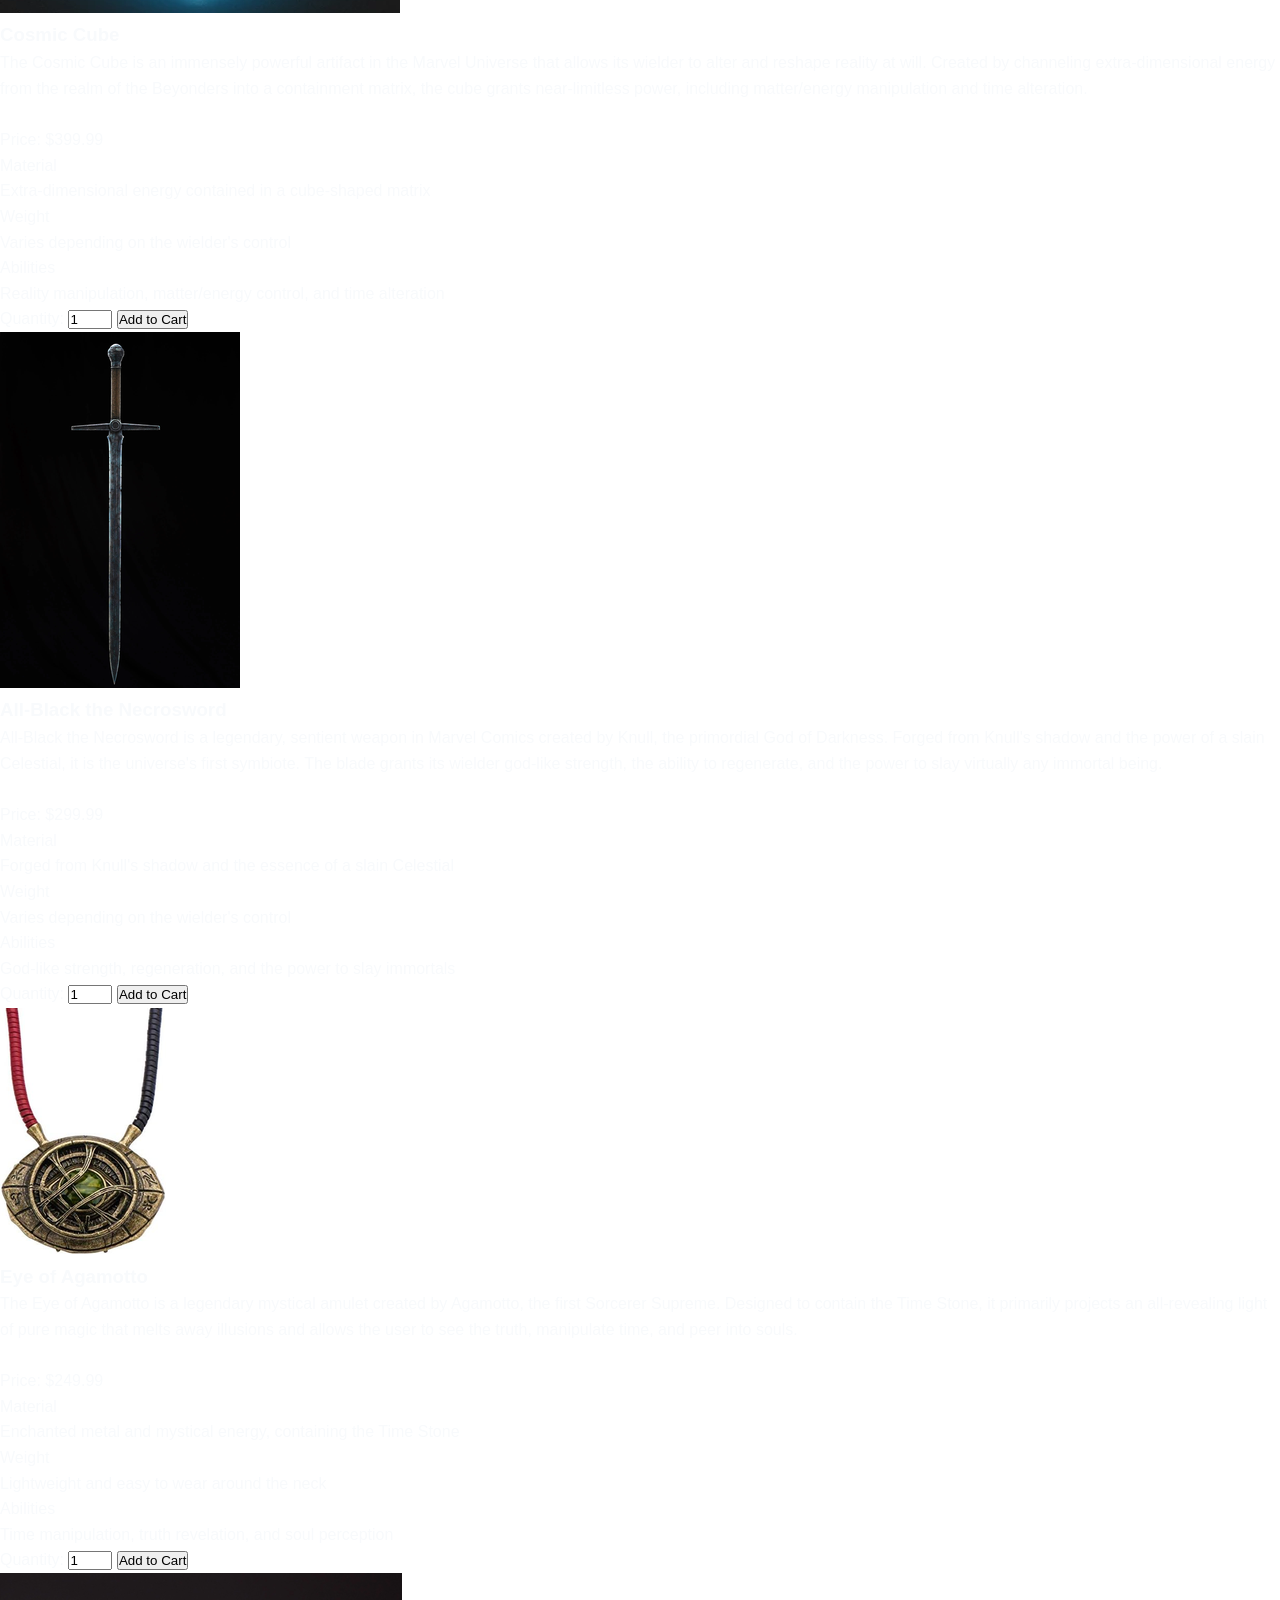
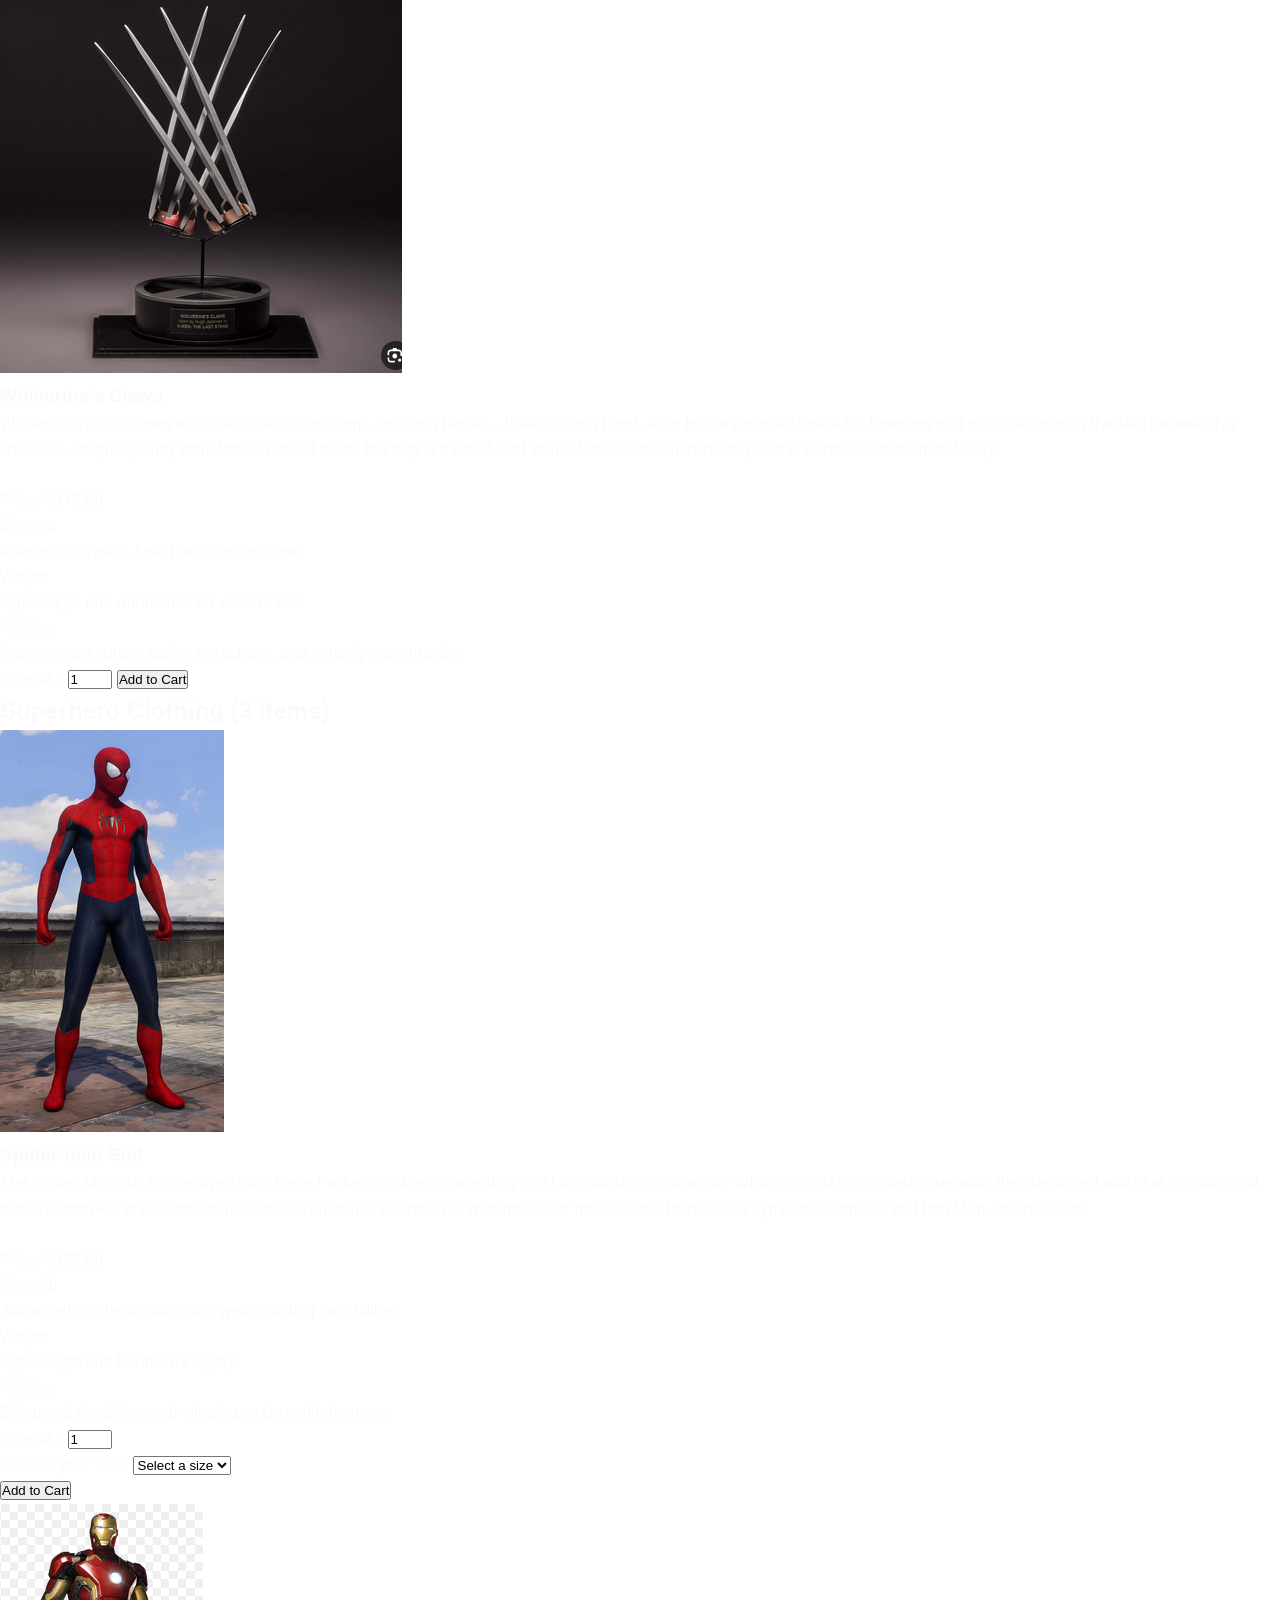
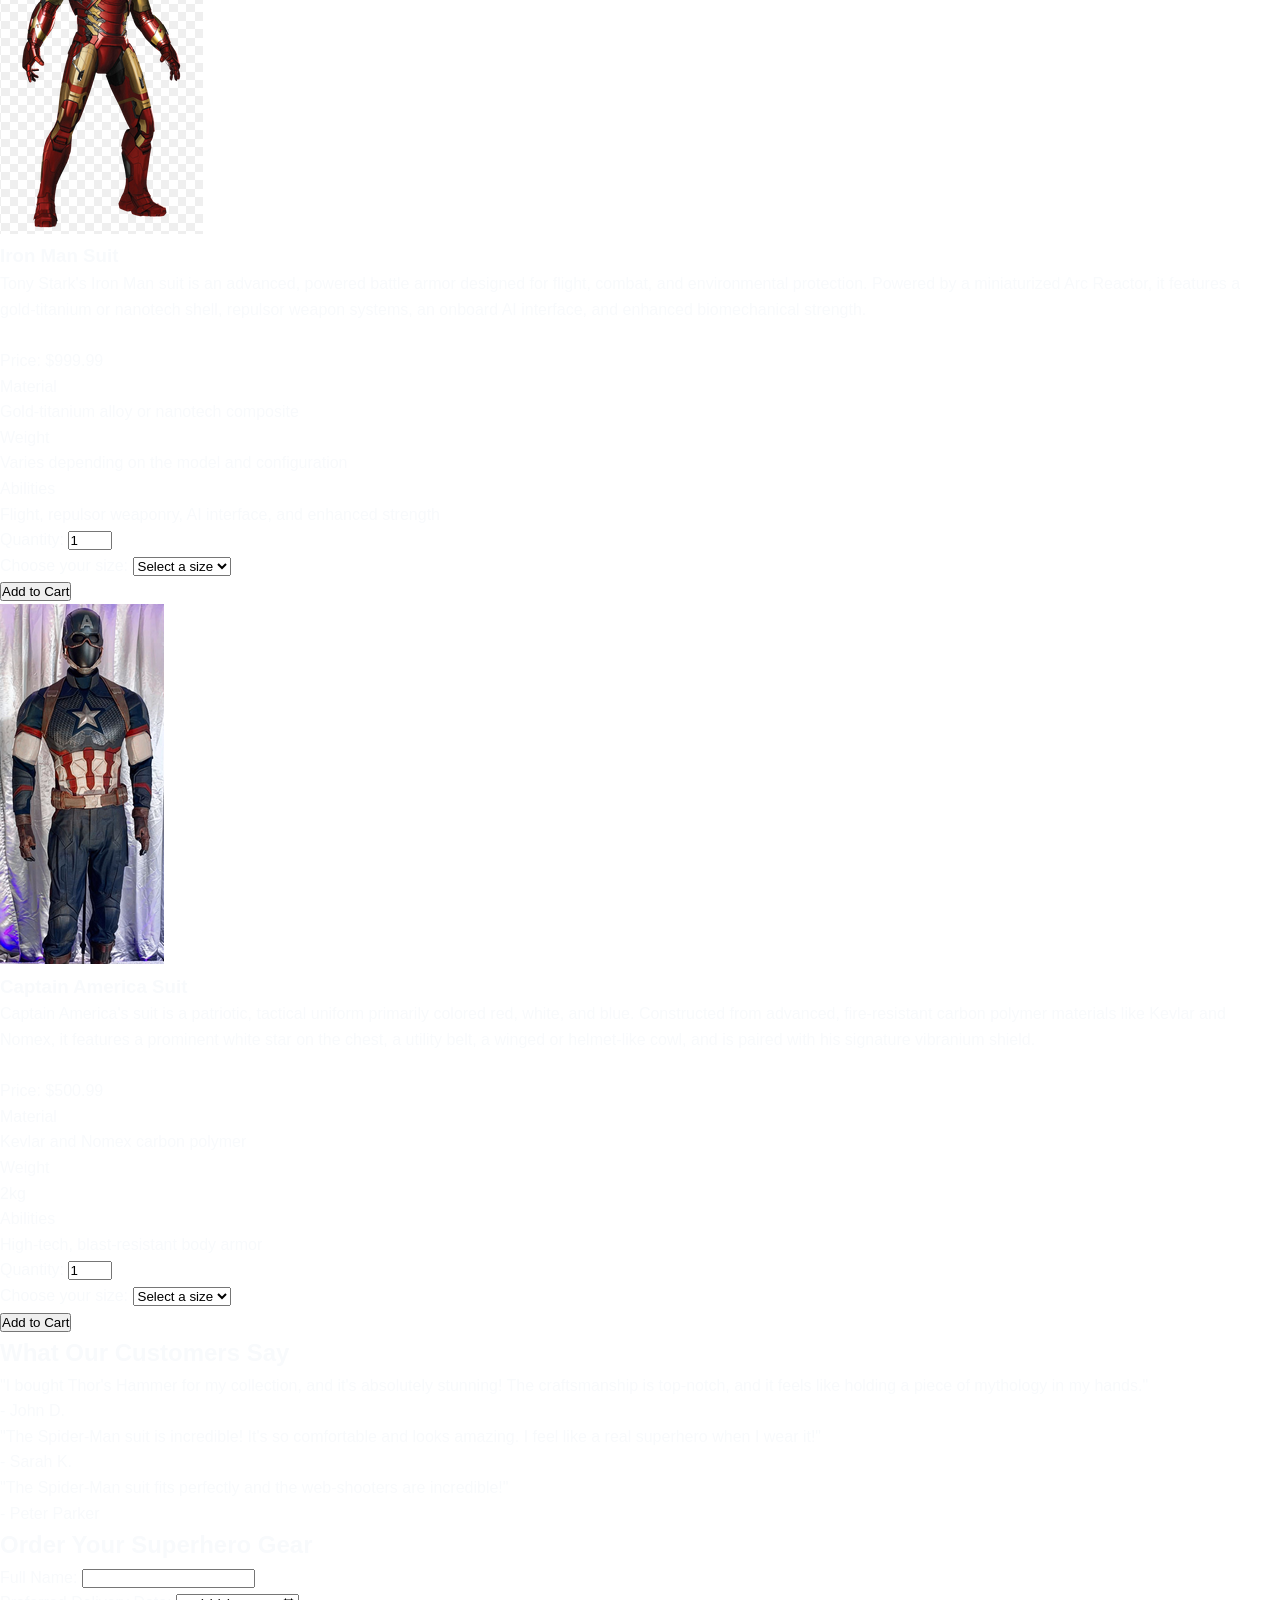
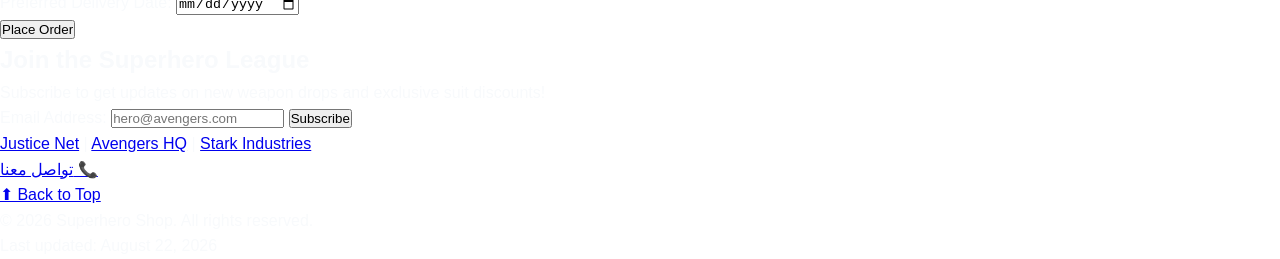
==== commit eccbc109: "." ====
--- a/index.html
+++ b/index.html
@@ -27,6 +27,14 @@
   <body>
     <!--  === HEADER ===  -->
     <header id="top" class="main-header">
+      <!-- Main site title -->
+      <h1 class="site-title">Superhero Shop</h1>
+      <!-- Welcome message -->
+      <h2 class="header-subtitle">Welcome to the Superhero Shop!</h2>
+      <!-- Website tagline / introductory text -->
+      <p class="header-tagline">Find your favorite superhero merchandise here.</p>
+      <!-- add a space -->
+      <div class="space"></div>
       <!-- Search bar -->
       <div class="search-container">
         <!-- Search input field -->
@@ -50,12 +58,7 @@
           <li class="nav-item"><a href="#Shopping-Cart" class="nav-link">Shopping-Cart</a></li>
         </ul>
       </nav>
-      <!-- Main site title -->
-      <h1 class="site-title">Superhero Shop</h1>
-      <!-- Welcome message -->
-      <h2 class="header-subtitle">Welcome to the Superhero Shop!</h2>
-      <!-- Website tagline / introductory text -->
-      <p class="header-tagline">Find your favorite superhero merchandise here.</p>
+
     </header>
 
     <!-- Main page content (Excluding header & footer) -->
--- a/mystyle.css
+++ b/mystyle.css
@@ -1,3 +1,67 @@
-body{
-    background-color: #e51414;
+/* Global Reset & Box Sizing */
+* {
+    box-sizing: border-box;
+    padding: 0;
+    margin: 0;
+}
+/* Base Body Styles */
+body {
+    /* Setting the site's baseline */
+    font-family: 'Segoe UI', Tahoma, Geneva, Verdana, sans-serif;
+    /* Setting the line height for better readability */
+    line-height: 1.6;
+    /* Luxurious color gradient for the website background */
+    background: linear-gradient(135deg, #0f172a 0%, #1e293b 100%);
+    /* Set background while browsing */
+    background-attachment: fixed;
+    /* Setting the Main text color */
+    color: #f8fafc;
+}
+/* The section related to formatting and installing the header. */
+.main-header{
+    /* dark header background color */
+    background-color: #090d16;
+    /* Activating the Flex system for horizontal element distribution */
+    display: flex;
+    /* Allow elements to move to a new line if space is cluttered. */
+    flex-wrap: wrap;
+    /* Pin the header to the top of the screen while scrolling */
+    position: sticky;
+    top: 0;
+    /* Distribute the spaces evenly between the elements */
+    justify-content: space-evenly;
+    /* Align the elements vertically in the middle */
+    align-items: center;
+    /* Header internal spacing (top and bottom 15px, right and left 30px) */
+    padding: 15px 30px;
+    /* Make the header appear above the rest of the page elements. */
+    z-index: 1000;
+}
+/* Logo formatting and color gradient */
+.site-title{
+    /* The color gradient between sky blue and purple */
+    background: linear-gradient(to right, #38bdf8 0%, #818cf8 100%);
+    /* Crop the gradient background to fit only the letters. */
+    -webkit-background-clip: text;
+    /* Make the line color transparent to show the gradient underneath. */
+    color: transparent;
+}
+.space{
+    width: 100%;
+}
+/* Navigation menu formatting and arrangement */
+.nav-list{
+    /* Arrange the list items horizontally, side by side. */
+    display: flex;
+    /* Remove the default black dots from the menu */
+    list-style-type: none;
+    /* Add a 15 pixel gap between each element. */
+    gap: 15px;
+}
+/* Link formatting and color */
+.nav-link{
+    /* Remove the default underline under the link */
+    text-decoration: none;
+    /* Set the link color to sky blue */
+    color:aqua;
 }
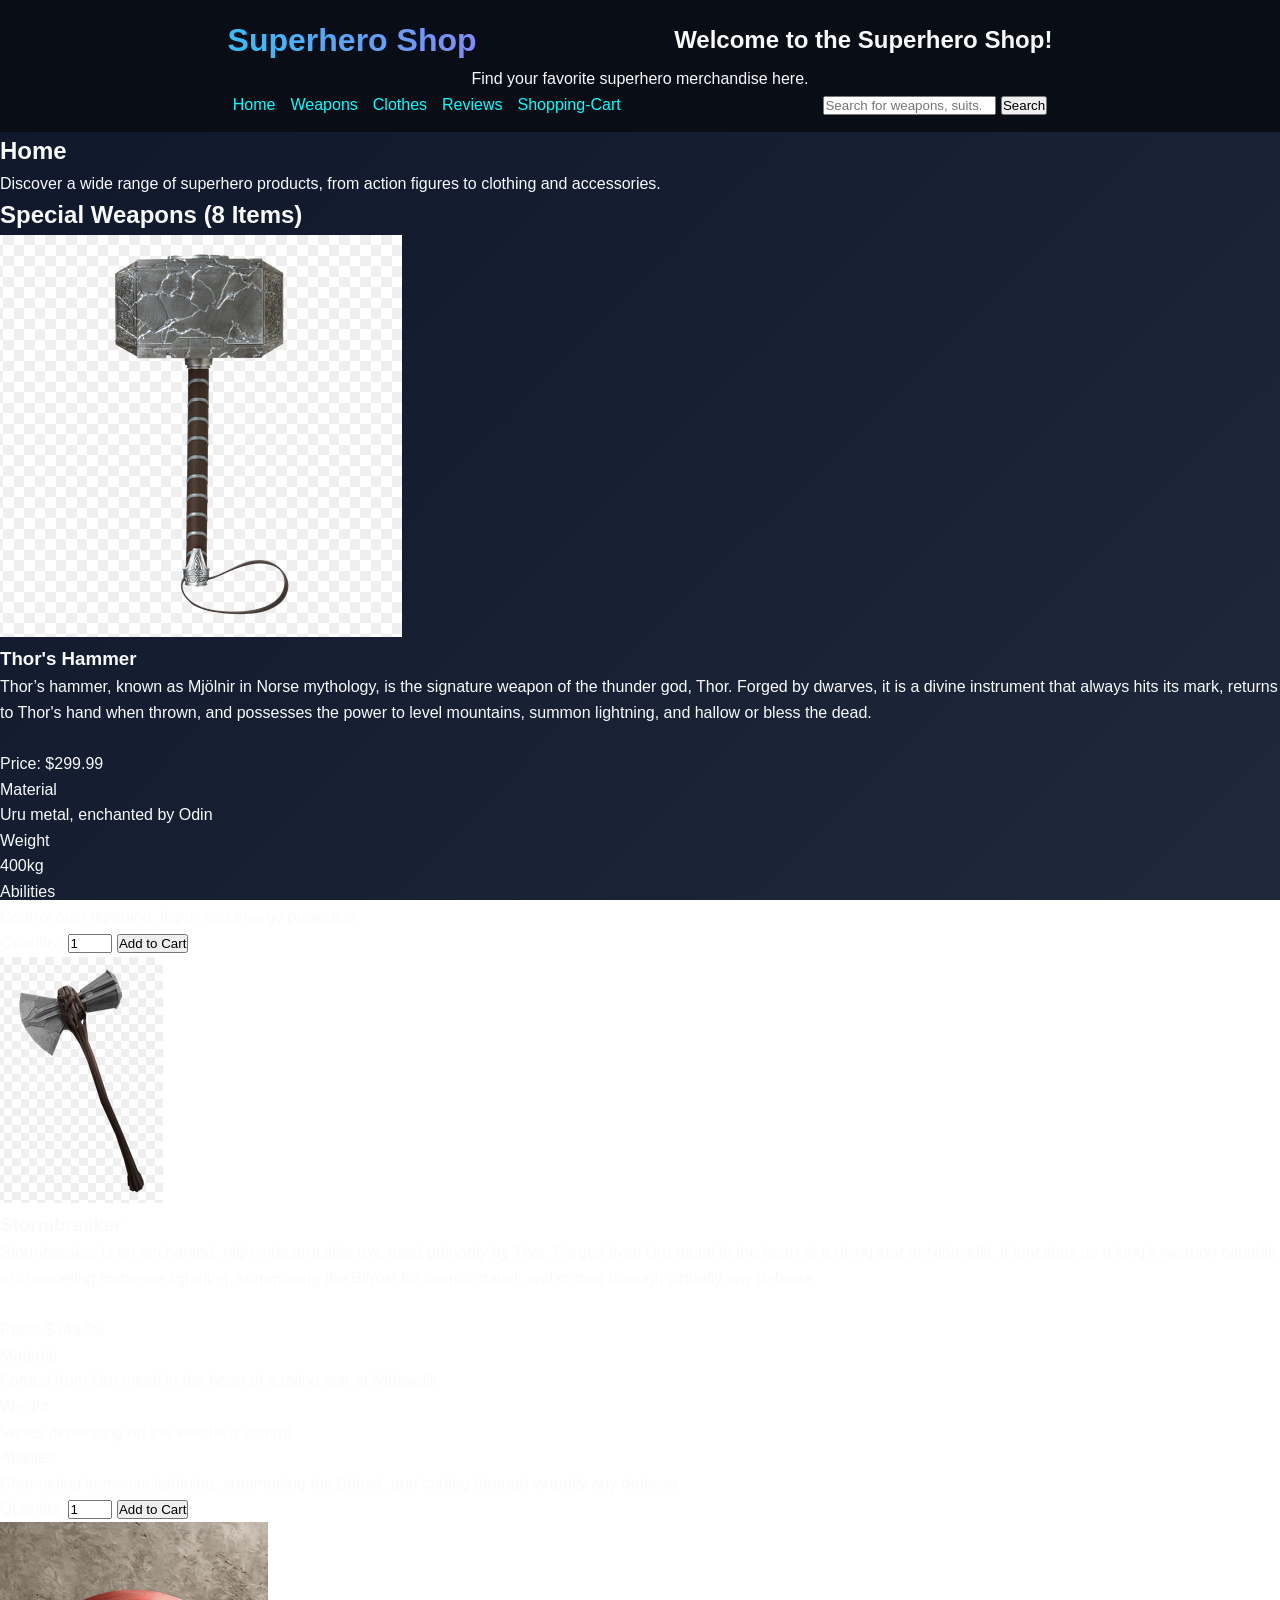
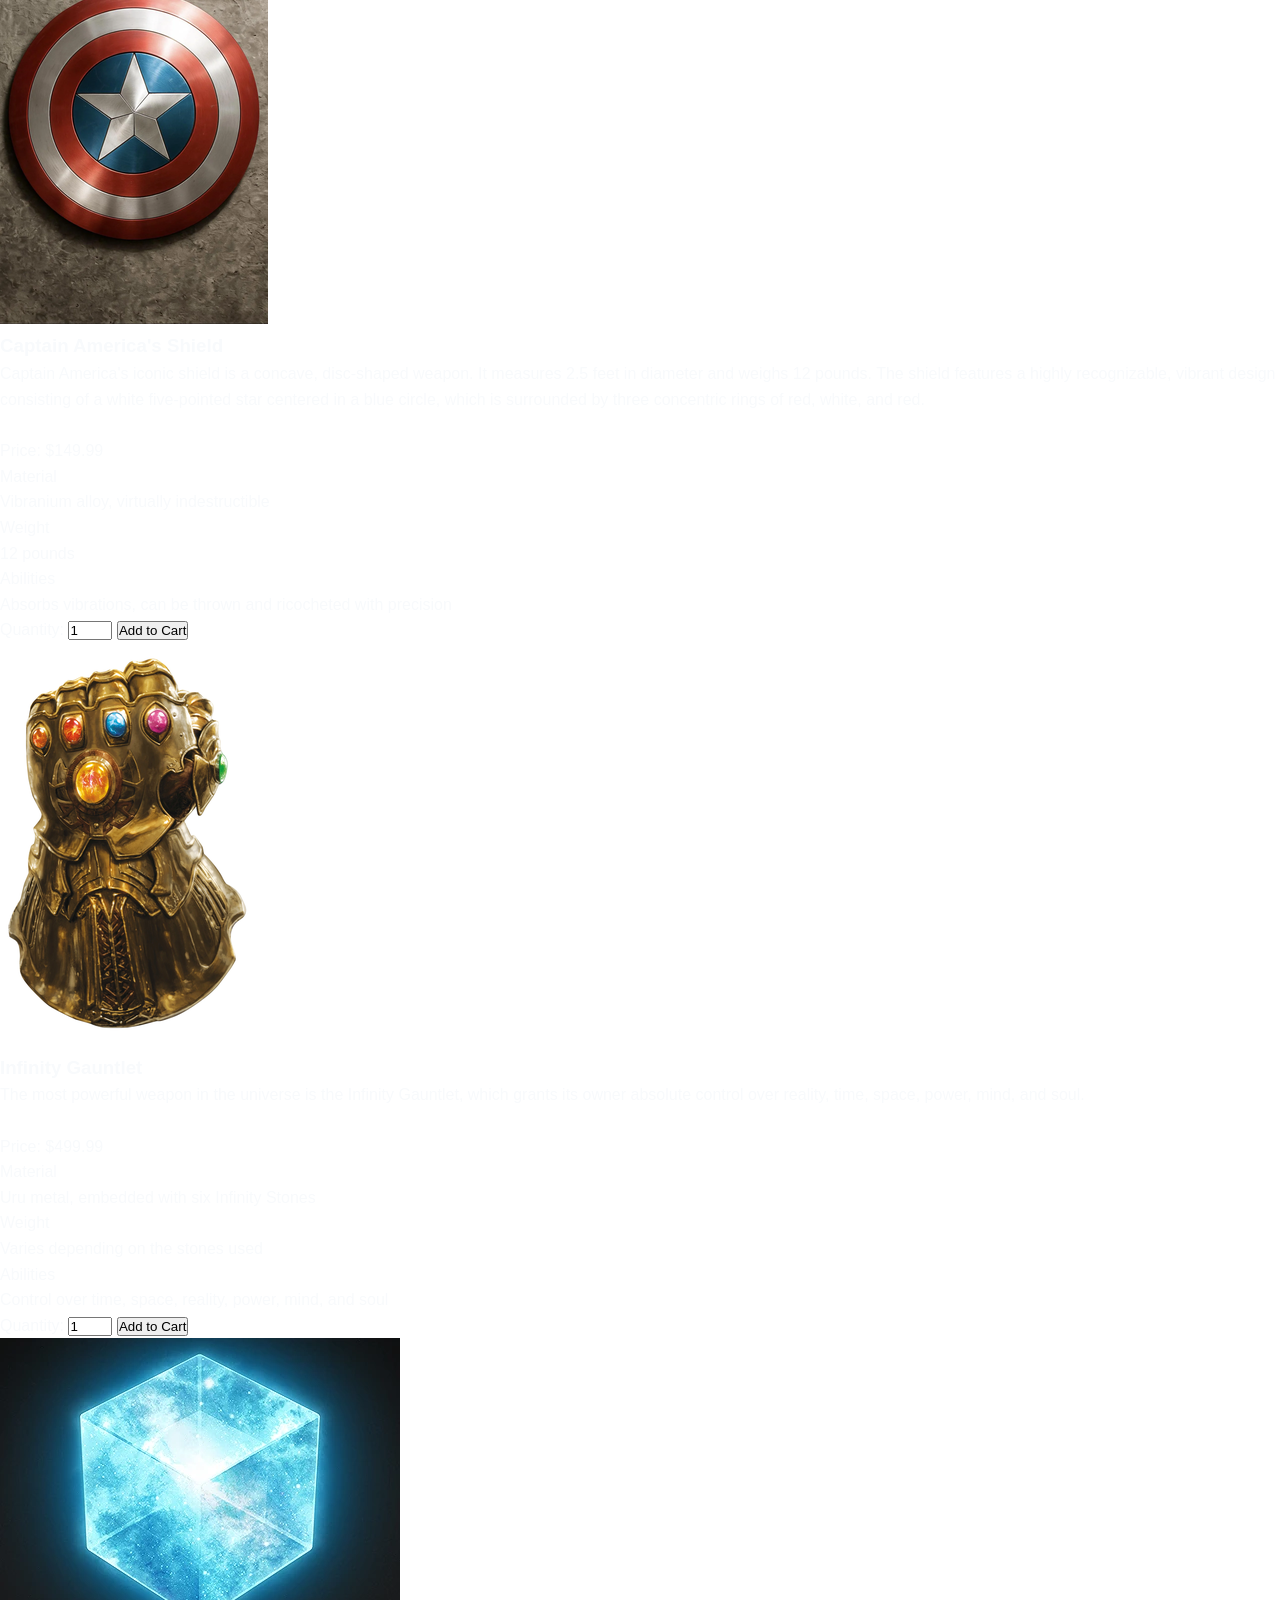
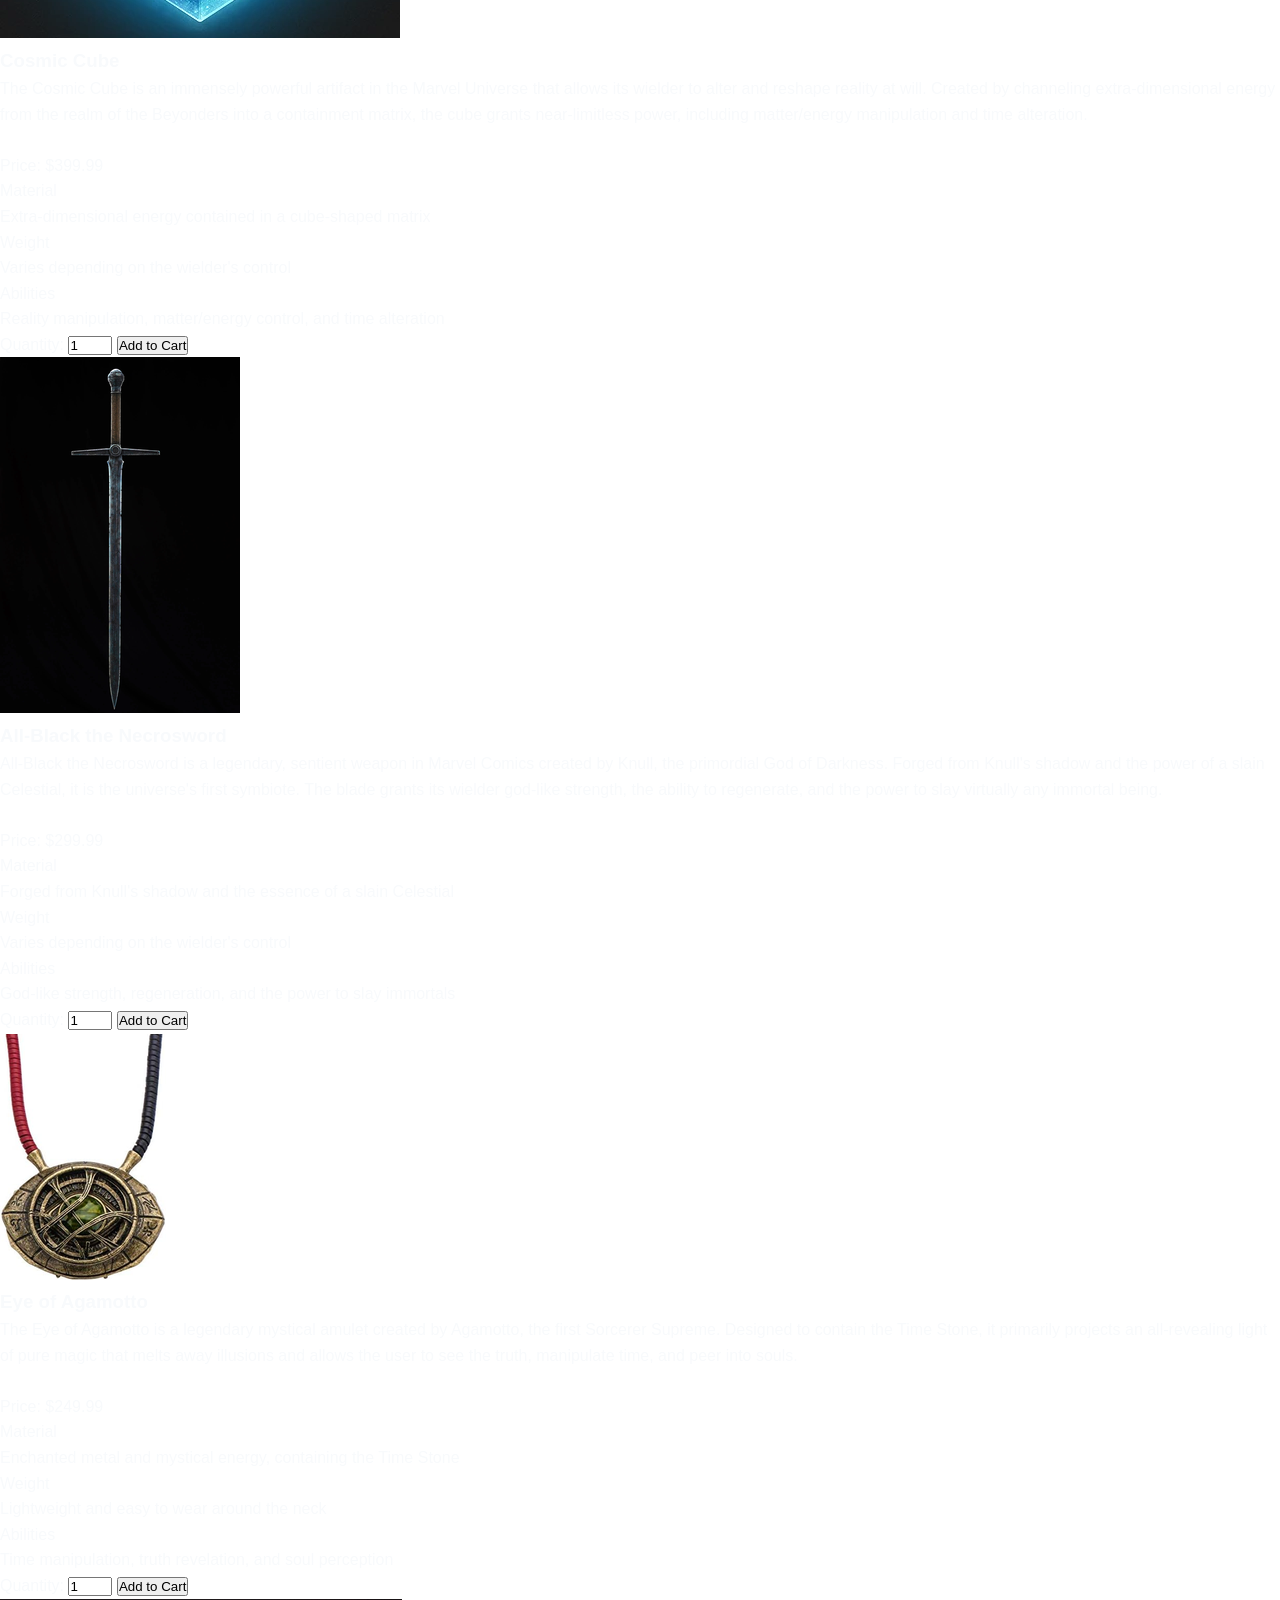
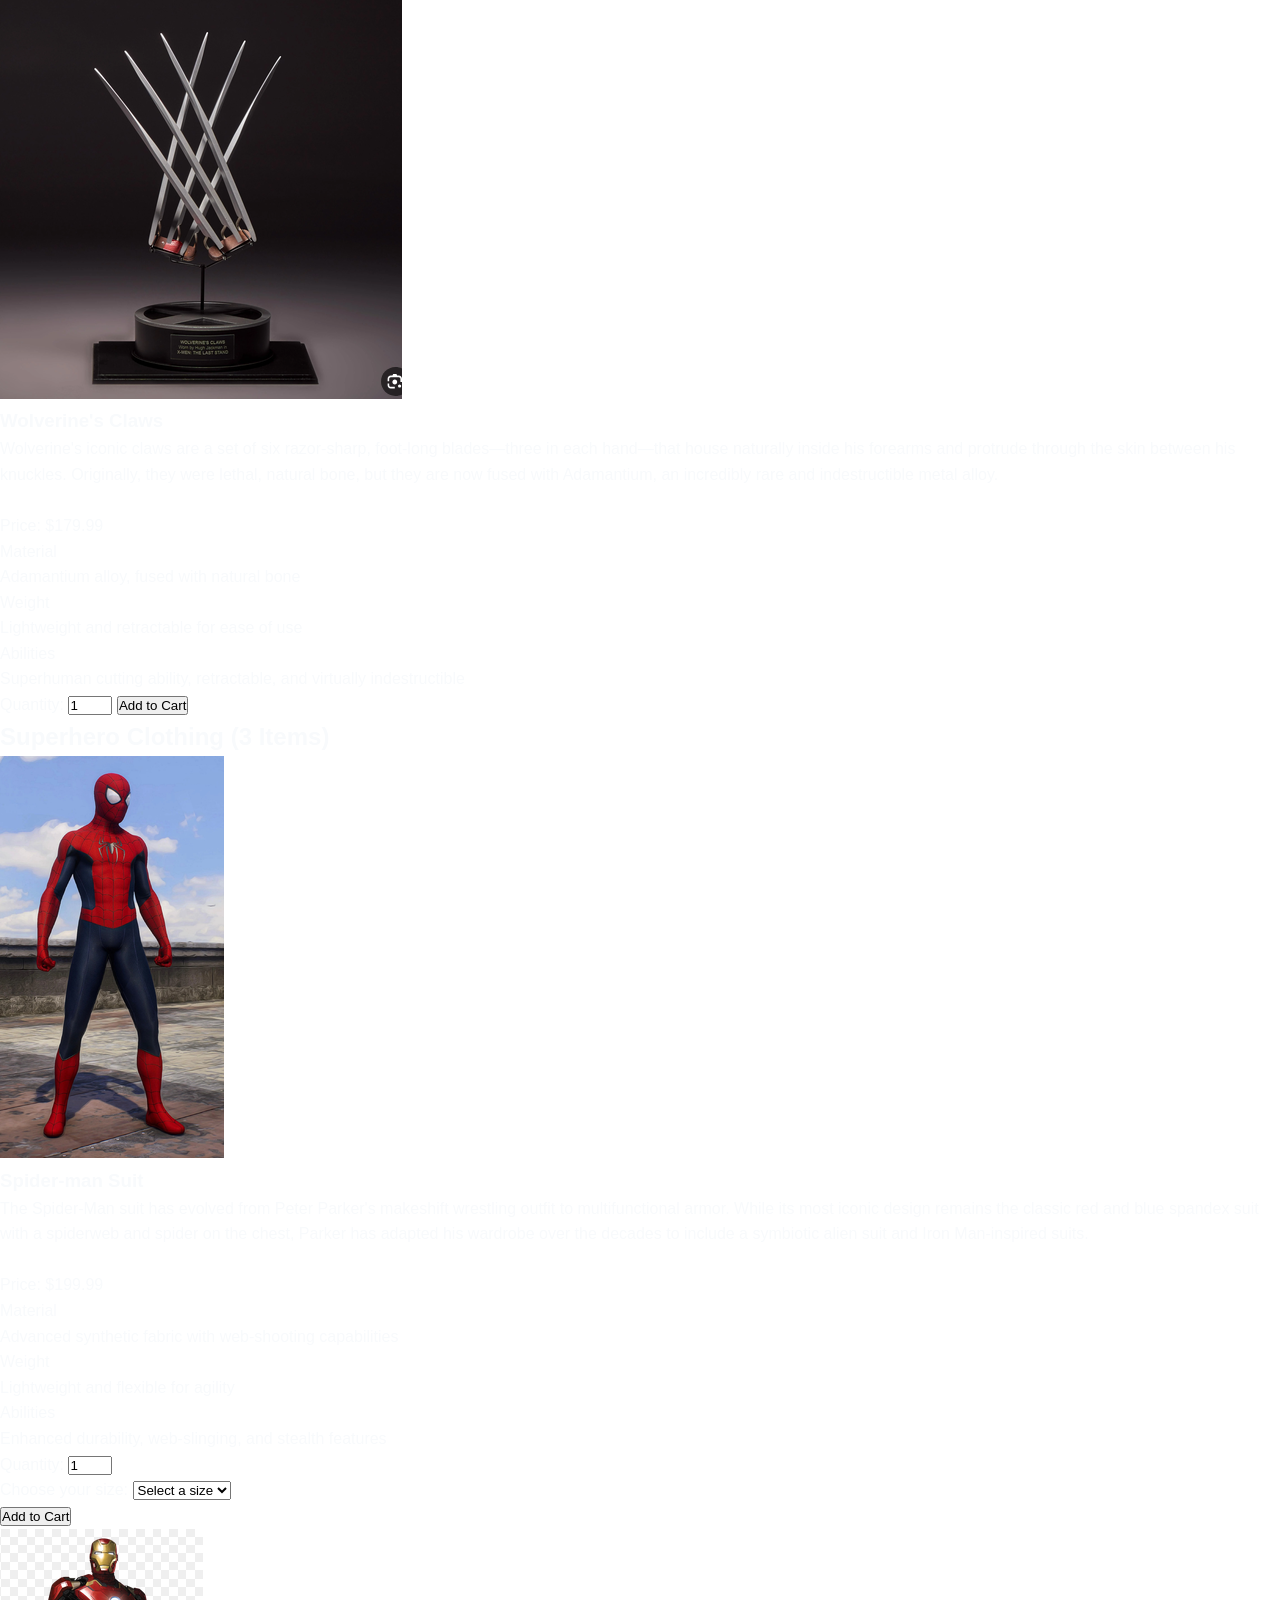
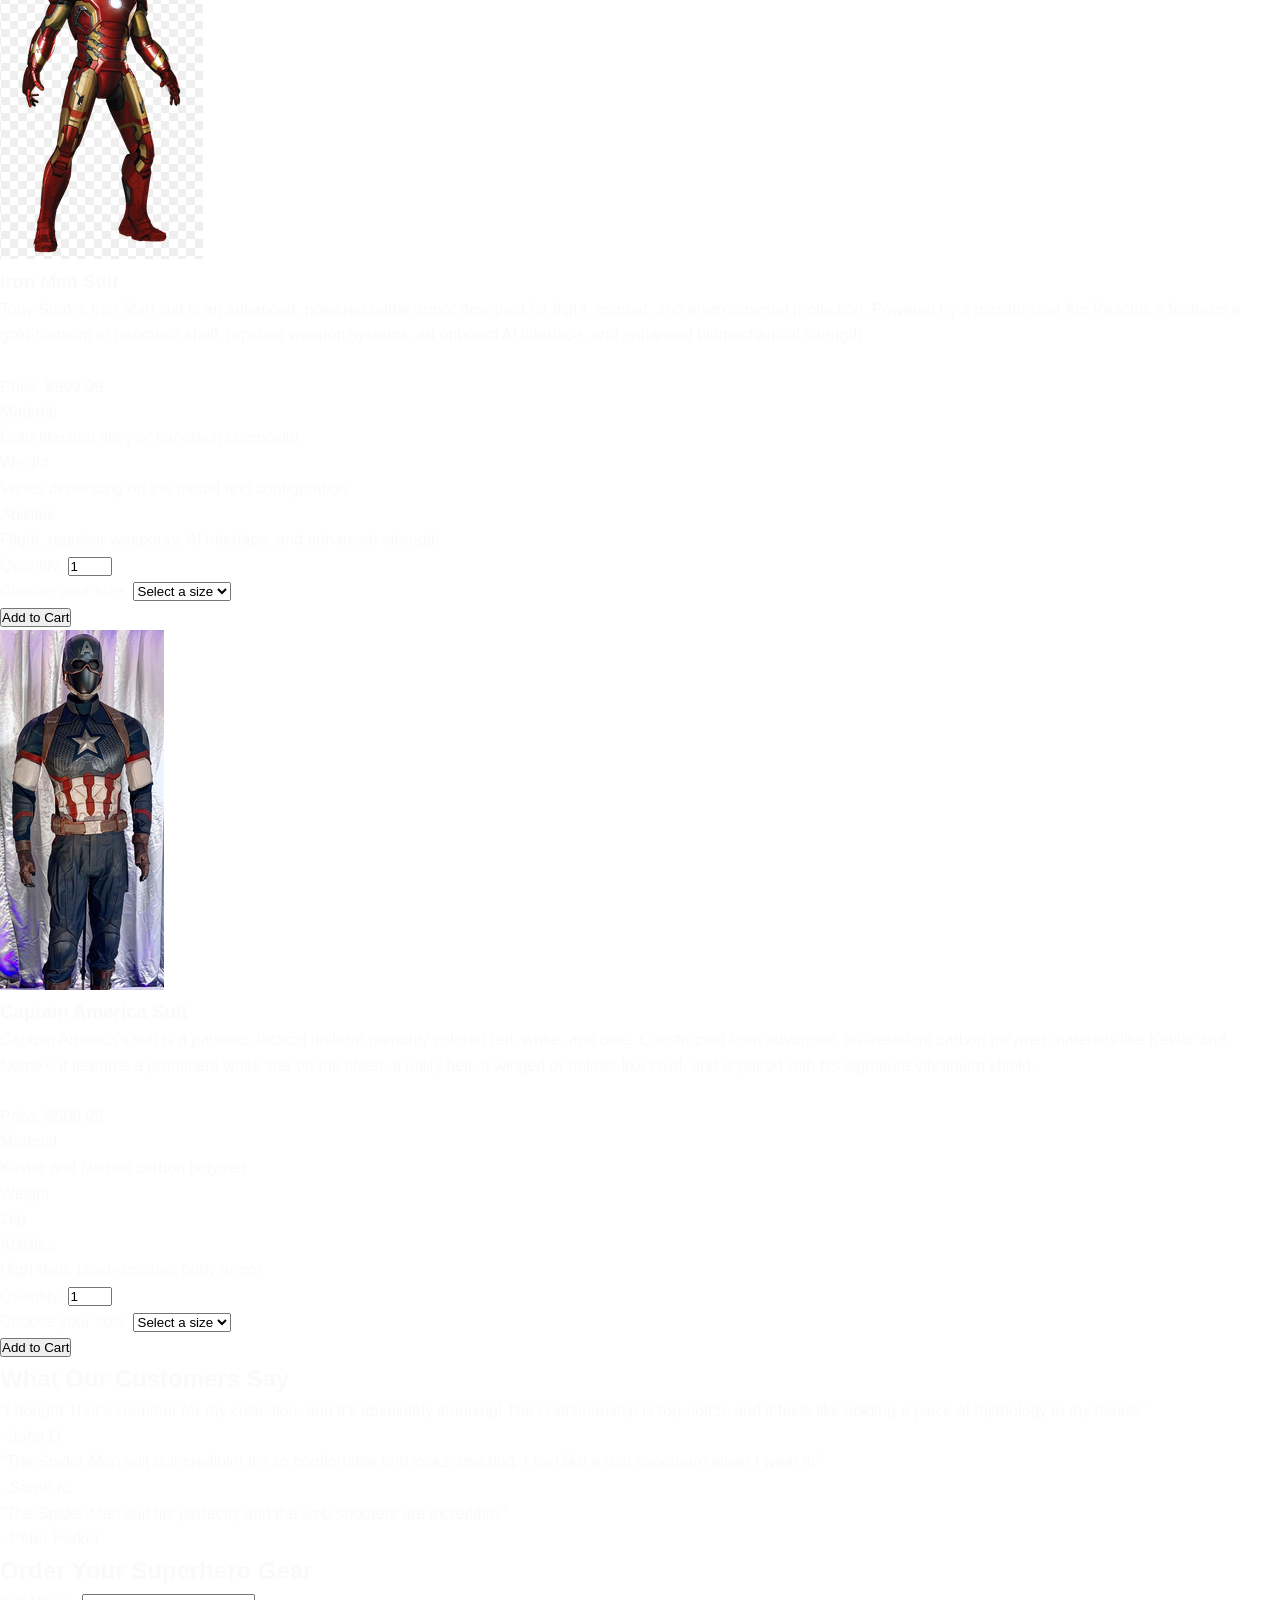
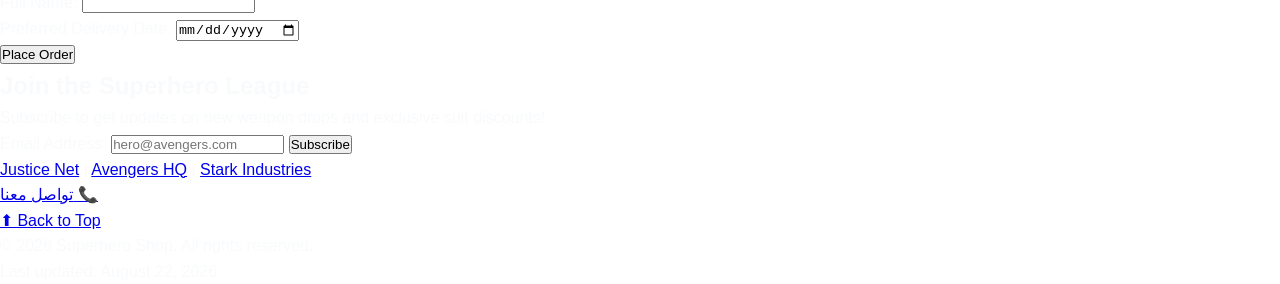
==== commit ad8dd3f8: "fix a error in the layout of the page" ====
--- a/index.html
+++ b/index.html
@@ -31,17 +31,12 @@
       <h1 class="site-title">Superhero Shop</h1>
       <!-- Welcome message -->
       <h2 class="header-subtitle">Welcome to the Superhero Shop!</h2>
+      <!-- add a space -->
+      <div class="space"></div>
       <!-- Website tagline / introductory text -->
       <p class="header-tagline">Find your favorite superhero merchandise here.</p>
       <!-- add a space -->
       <div class="space"></div>
-      <!-- Search bar -->
-      <div class="search-container">
-        <!-- Search input field -->
-        <input type="search" placeholder="Search for weapons, suits..." class="search-input">
-        <!-- Search button -->
-        <button type="button" class="search-btn">Search</button>
-      </div>
       <!-- Main navigation bar -->
       <nav class="main-nav">
         <!-- List of links -->
@@ -58,7 +53,13 @@
           <li class="nav-item"><a href="#Shopping-Cart" class="nav-link">Shopping-Cart</a></li>
         </ul>
       </nav>
-
+      <!-- Search bar -->
+      <div class="search-container">
+        <!-- Search input field -->
+        <input type="search" placeholder="Search for weapons, suits..." class="search-input">
+        <!-- Search button -->
+        <button type="button" class="search-btn">Search</button>
+      </div>
     </header>
 
     <!-- Main page content (Excluding header & footer) -->
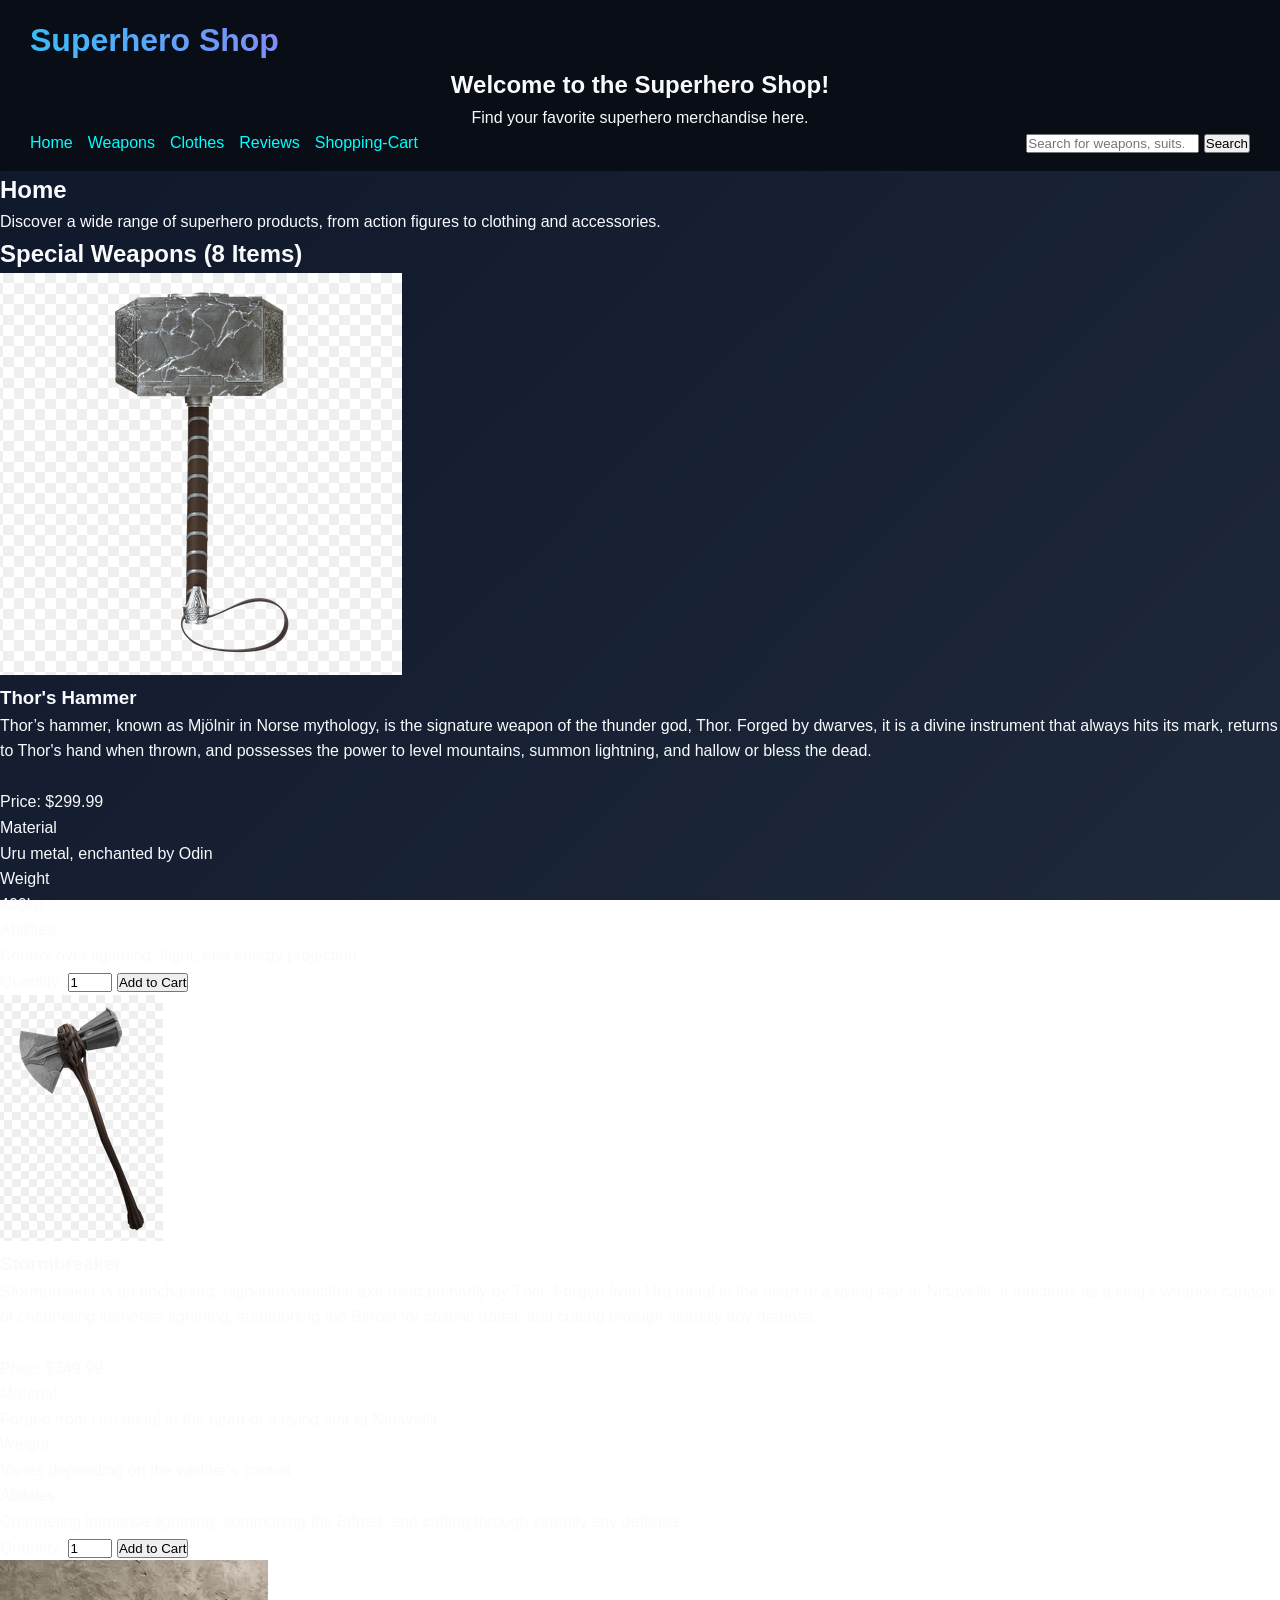
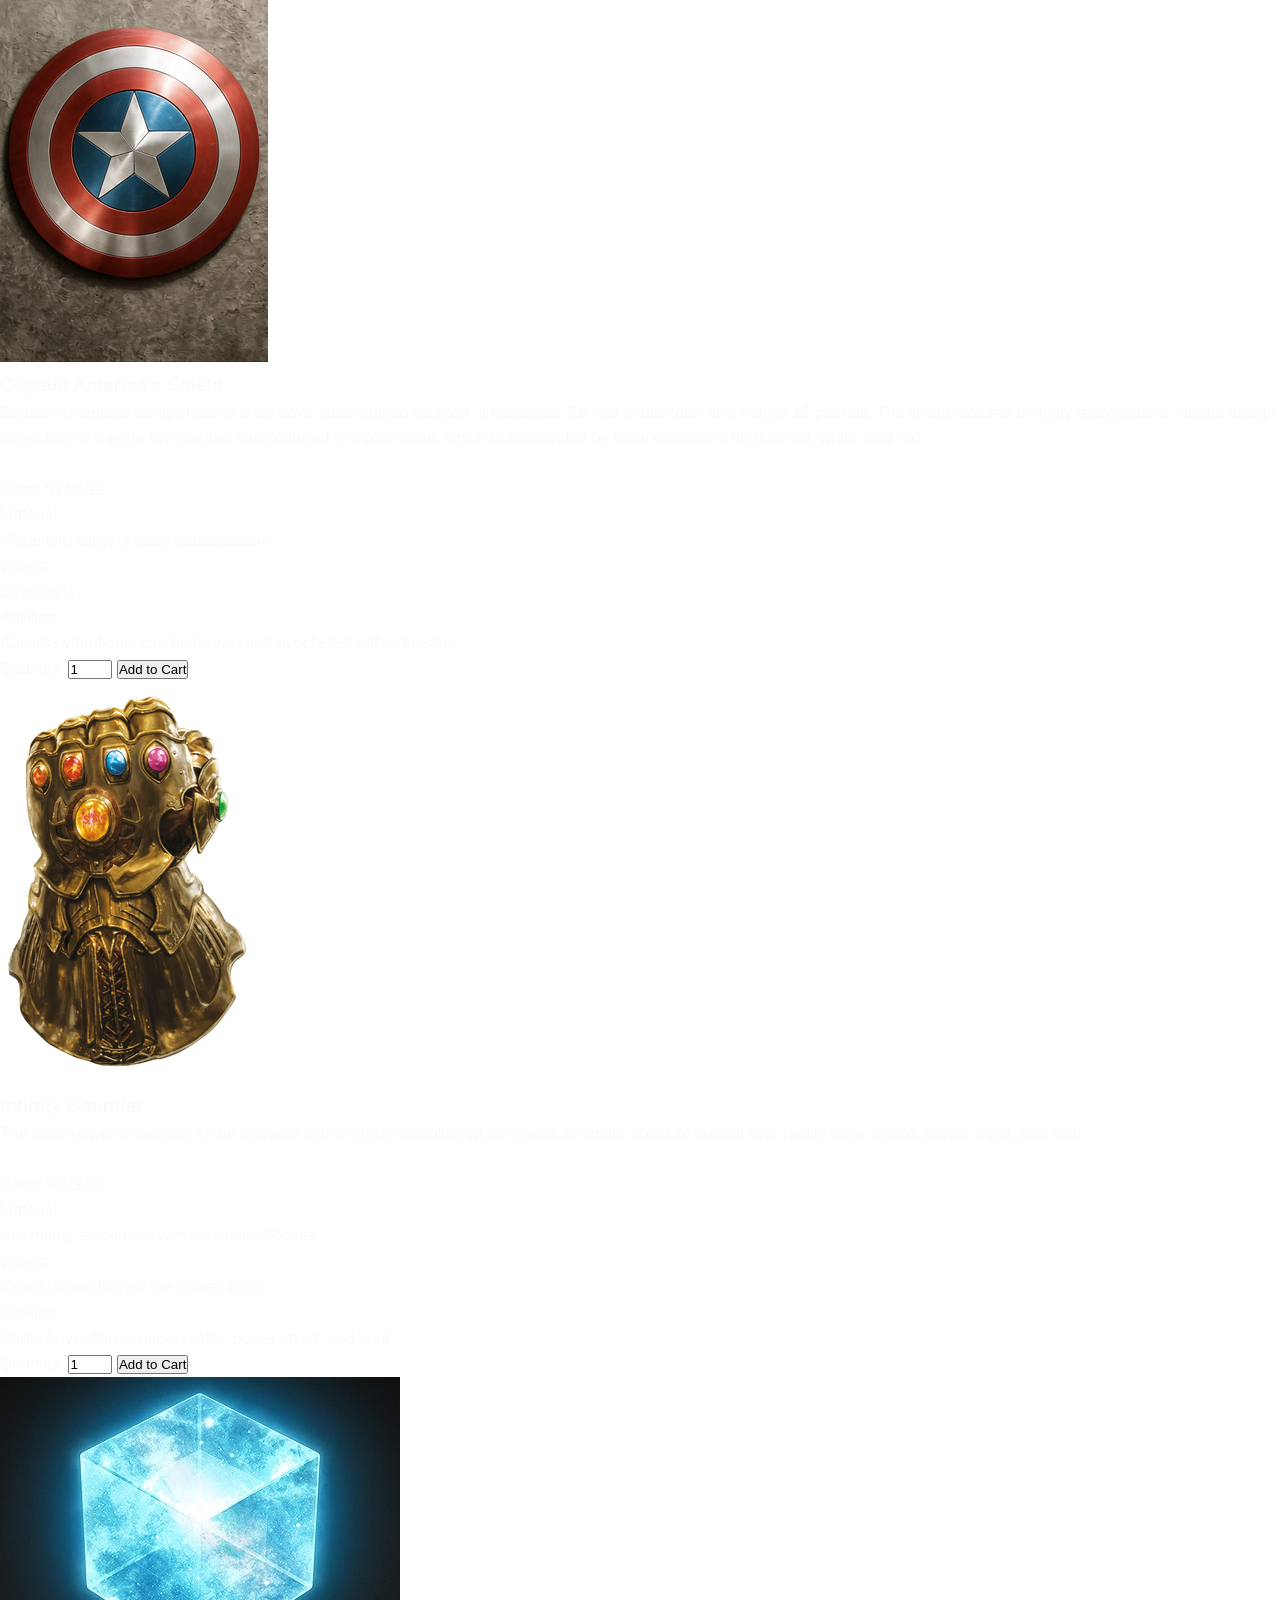
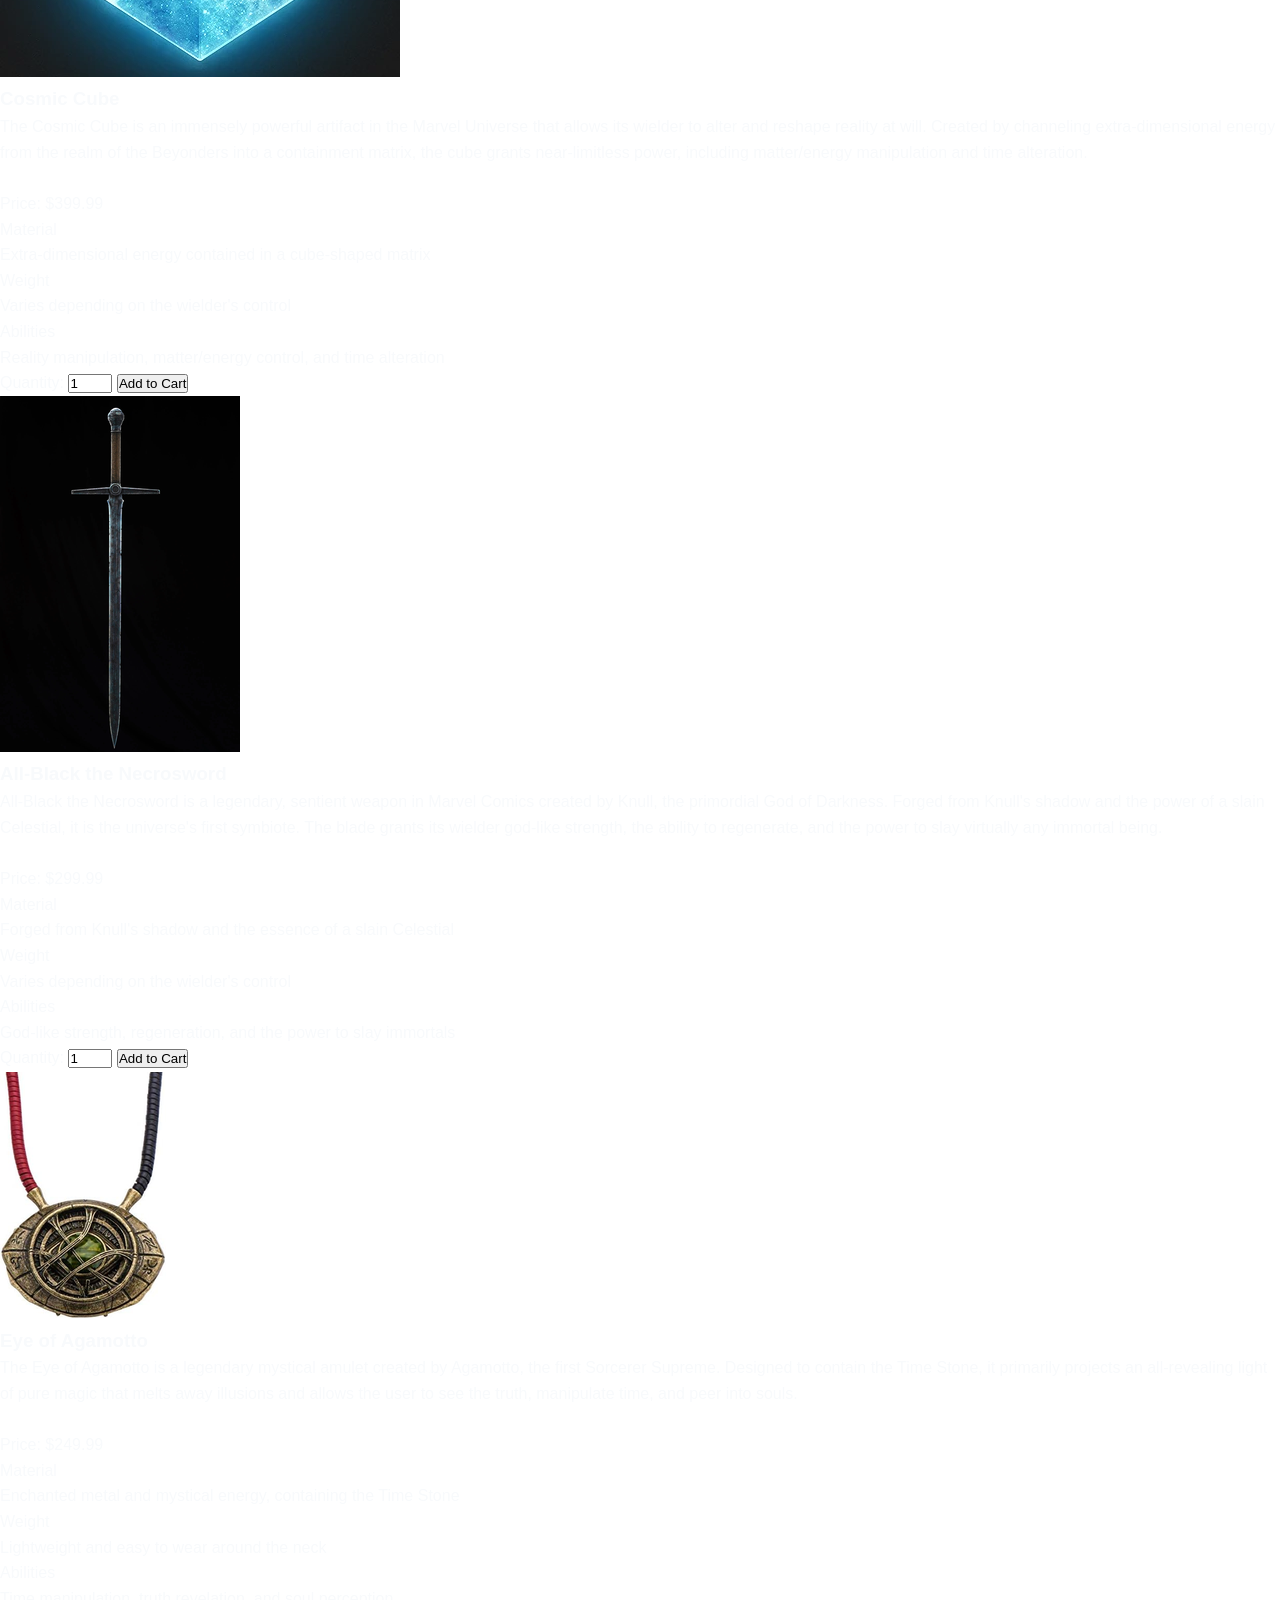
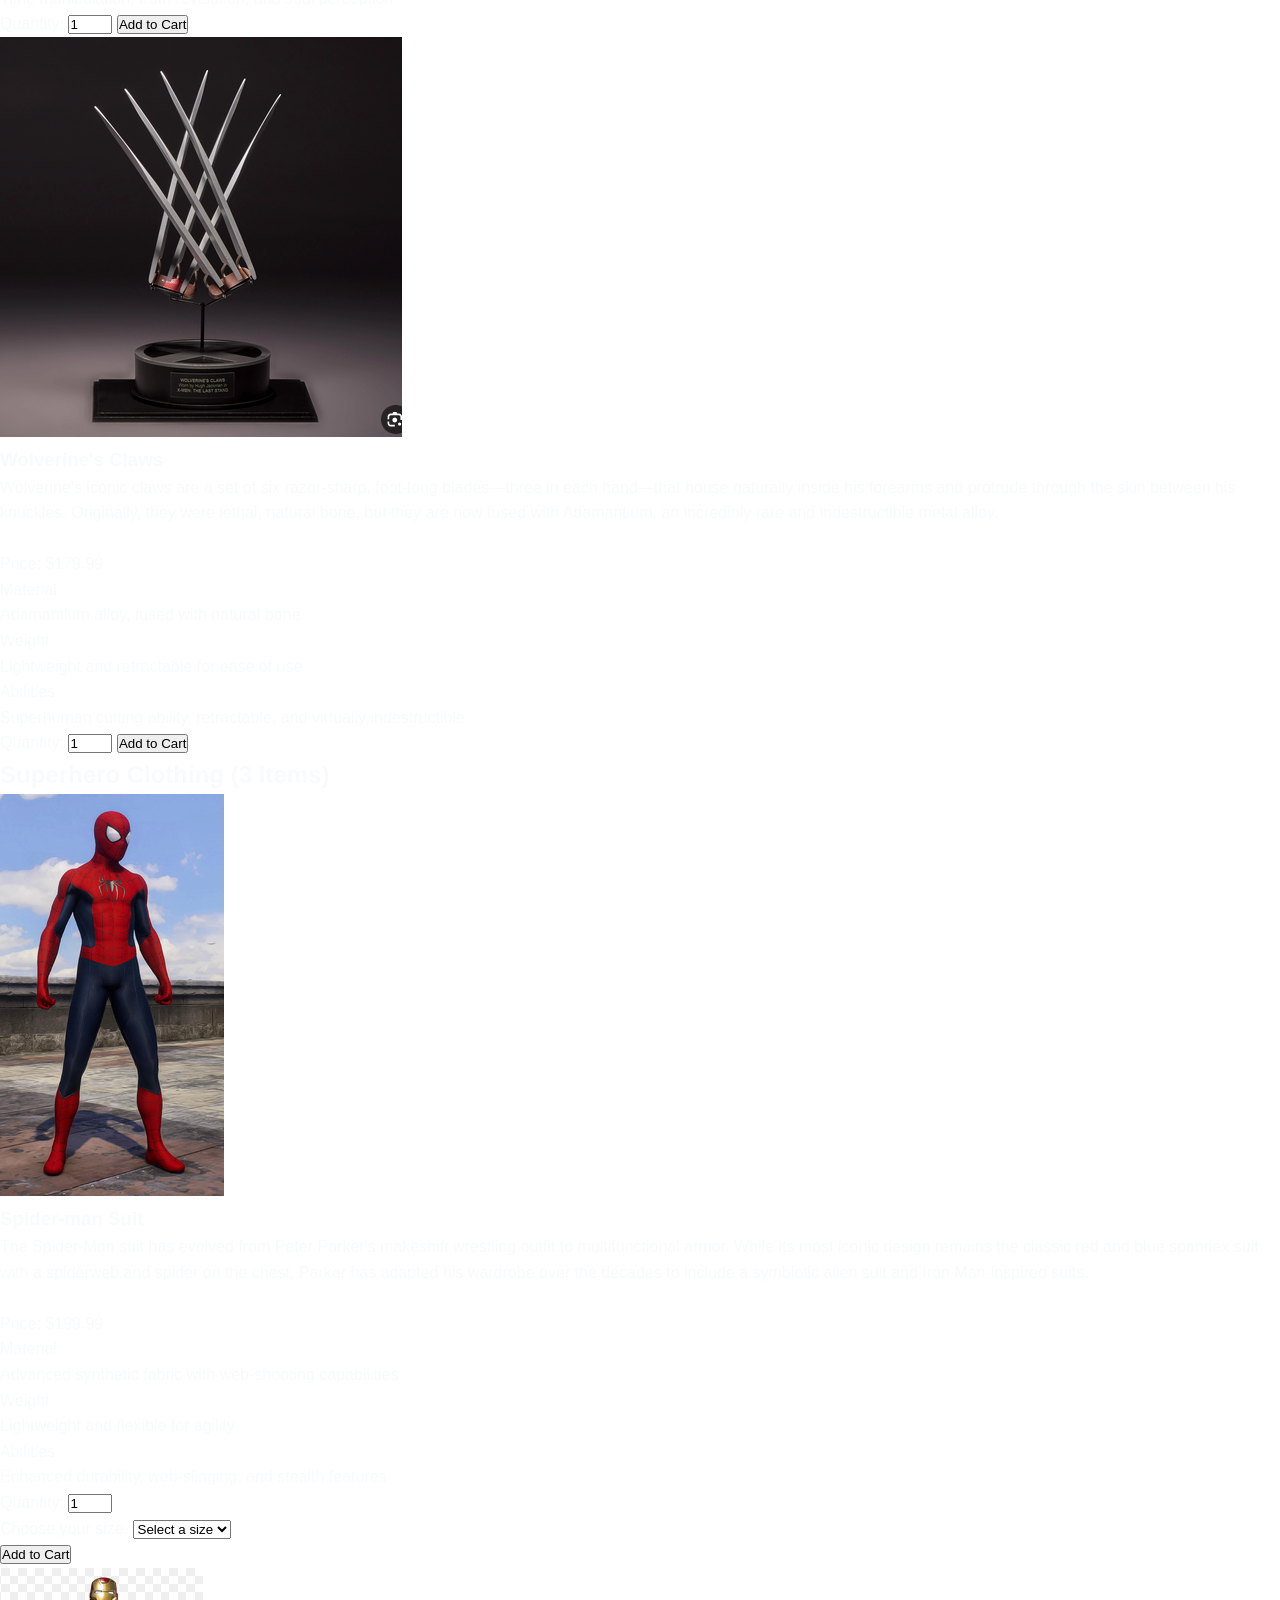
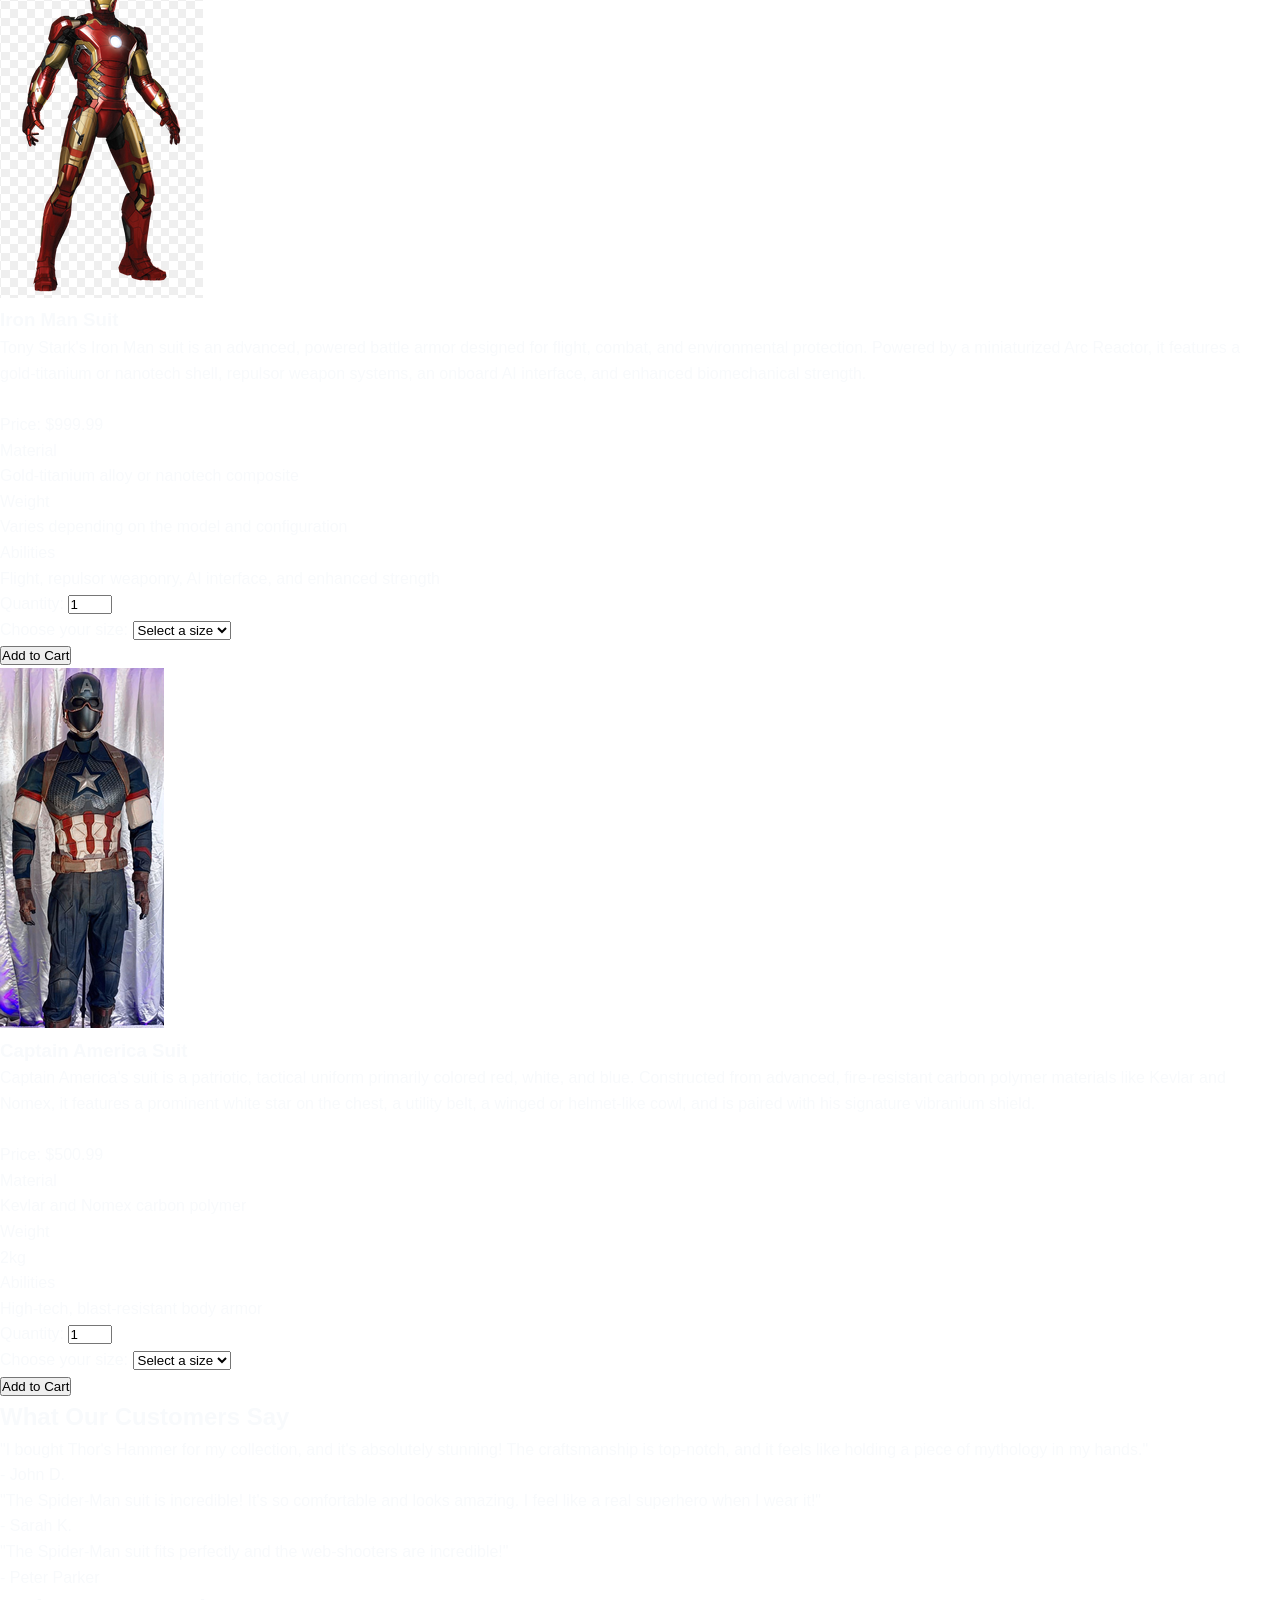
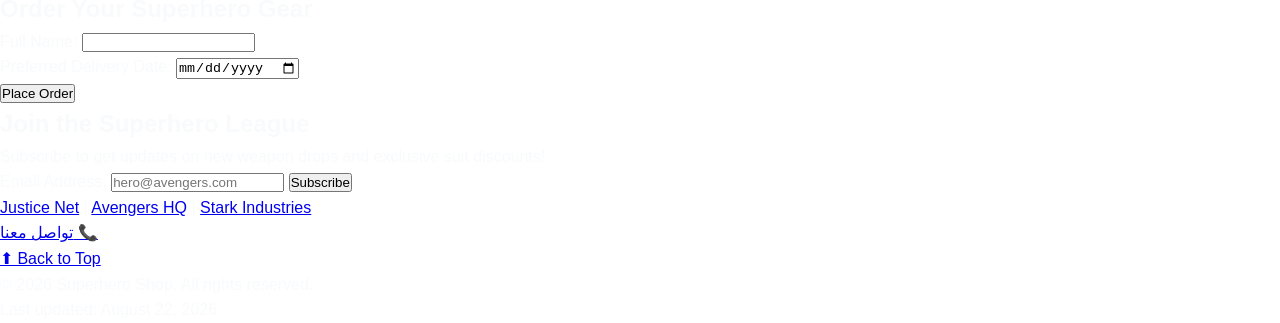
==== commit 8a12e541: "flex a broplem in layout of page" ====
--- a/index.html
+++ b/index.html
@@ -29,12 +29,13 @@
     <header id="top" class="main-header">
       <!-- Main site title -->
       <h1 class="site-title">Superhero Shop</h1>
+      <!-- compine between the welcome message and description -->
+      <div class="header-subtitle">
       <!-- Welcome message -->
       <h2 class="header-subtitle">Welcome to the Superhero Shop!</h2>
-      <!-- add a space -->
-      <div class="space"></div>
       <!-- Website tagline / introductory text -->
       <p class="header-tagline">Find your favorite superhero merchandise here.</p>
+      </div>
       <!-- add a space -->
       <div class="space"></div>
       <!-- Main navigation bar -->
--- a/mystyle.css
+++ b/mystyle.css
@@ -29,7 +29,7 @@
     position: sticky;
     top: 0;
     /* Distribute the spaces evenly between the elements */
-    justify-content: space-evenly;
+    justify-content: space-between;
     /* Align the elements vertically in the middle */
     align-items: center;
     /* Header internal spacing (top and bottom 15px, right and left 30px) */
@@ -45,6 +45,11 @@
     -webkit-background-clip: text;
     /* Make the line color transparent to show the gradient underneath. */
     color: transparent;
+}
+.header-subtitle{
+    text-align: center;
+    width: 100%;
+    margin-top: 0;
 }
 .space{
     width: 100%;
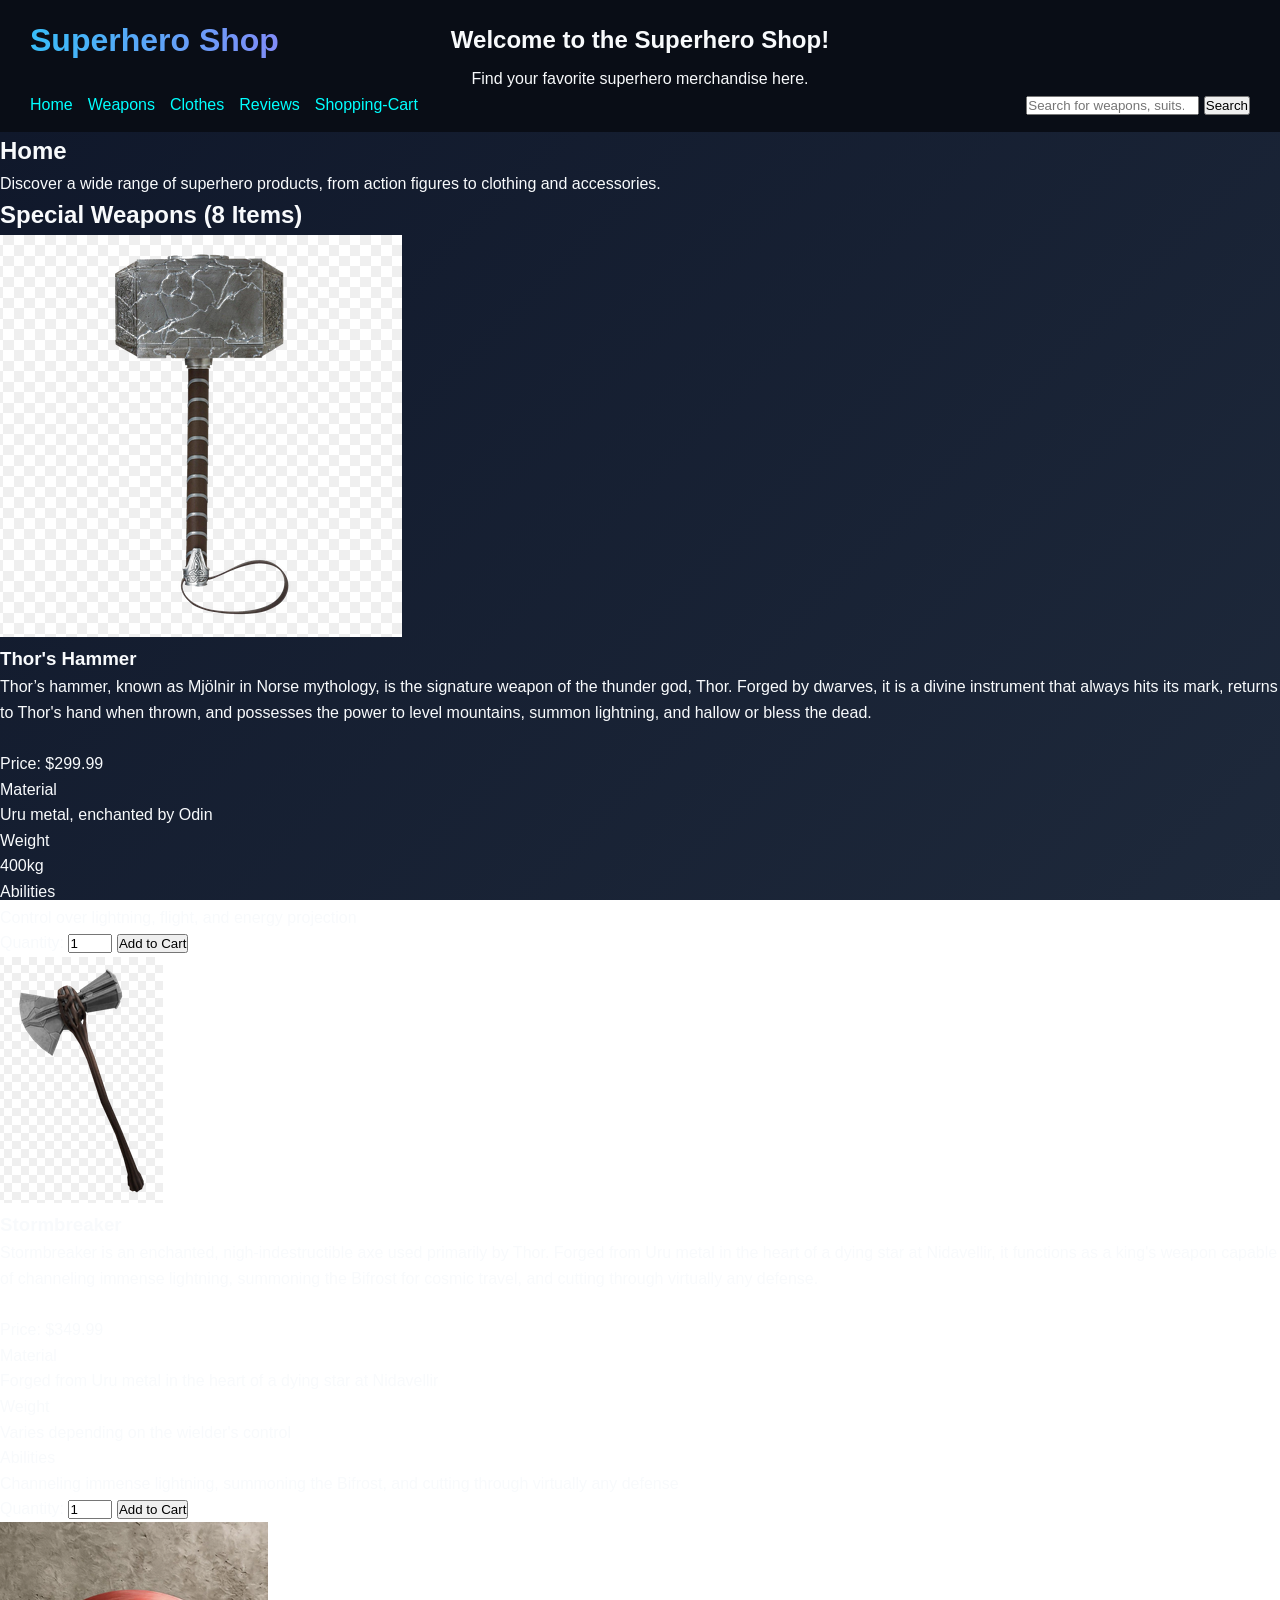
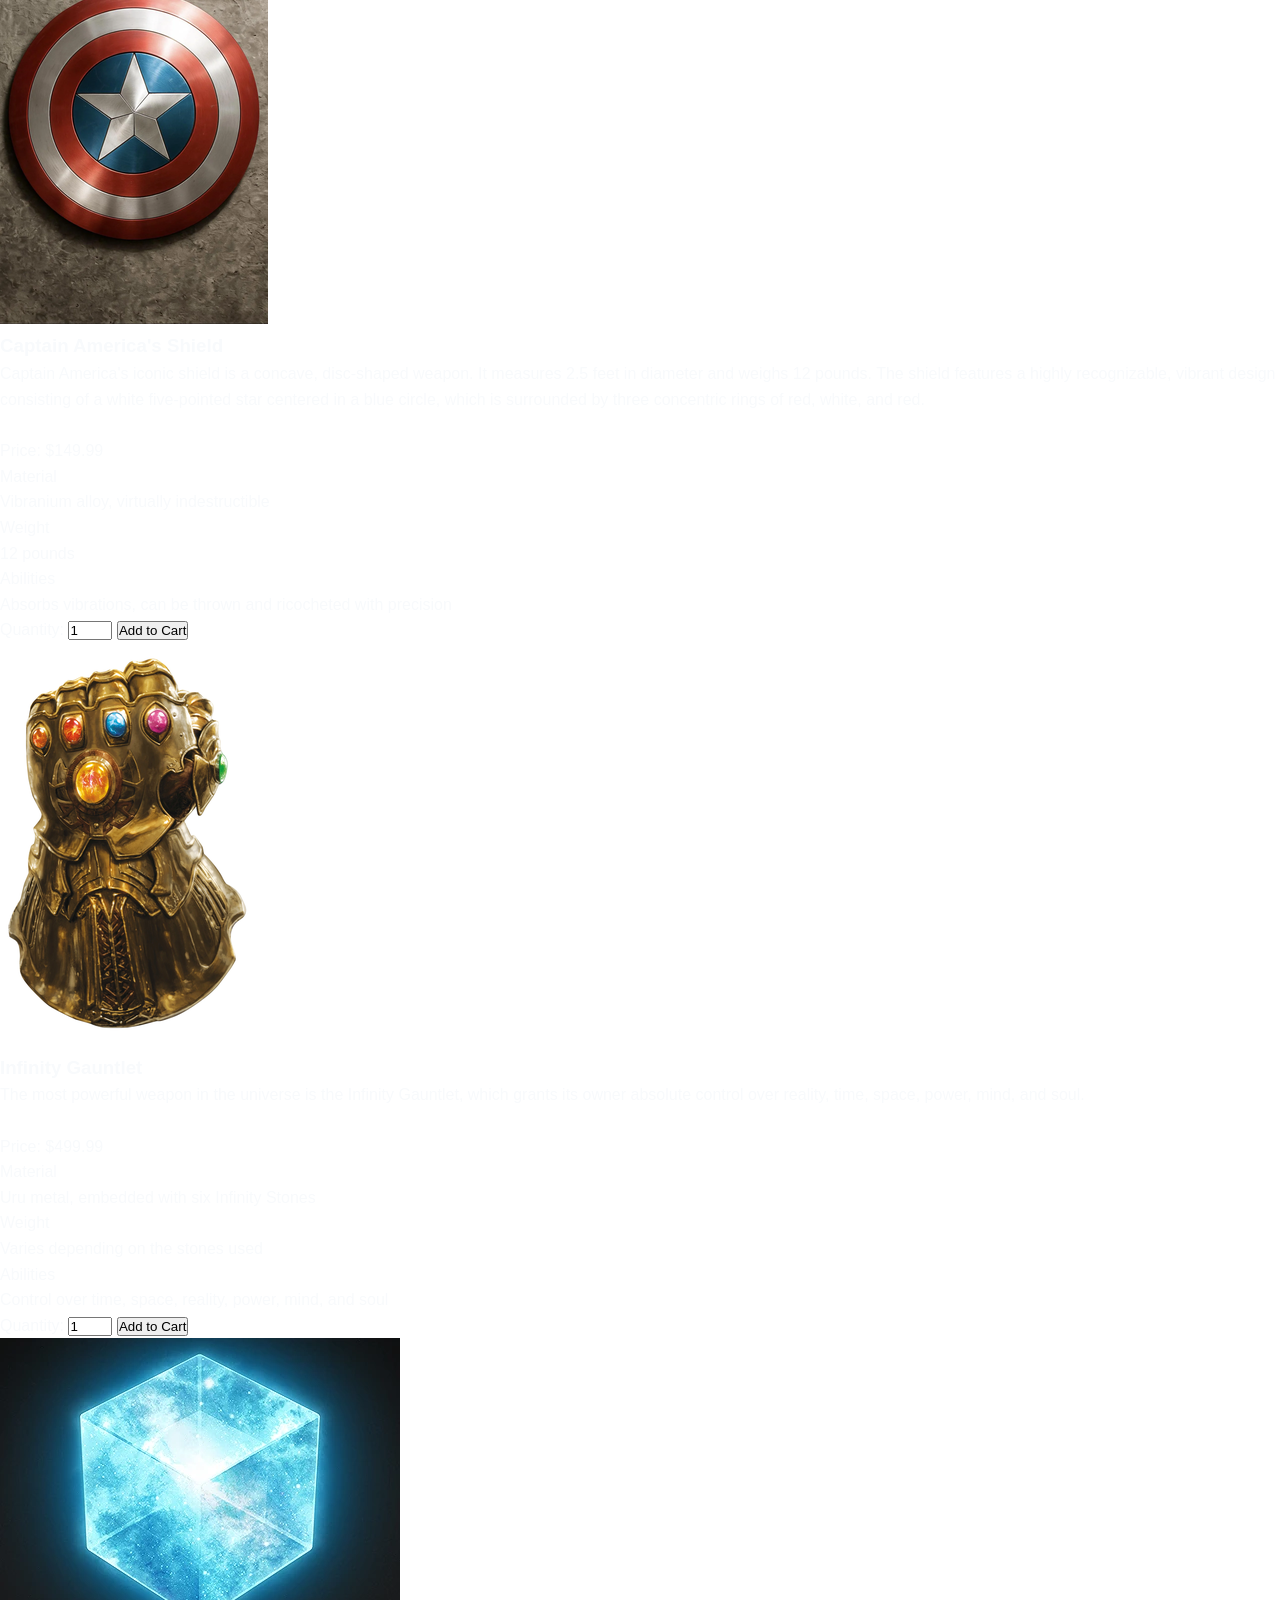
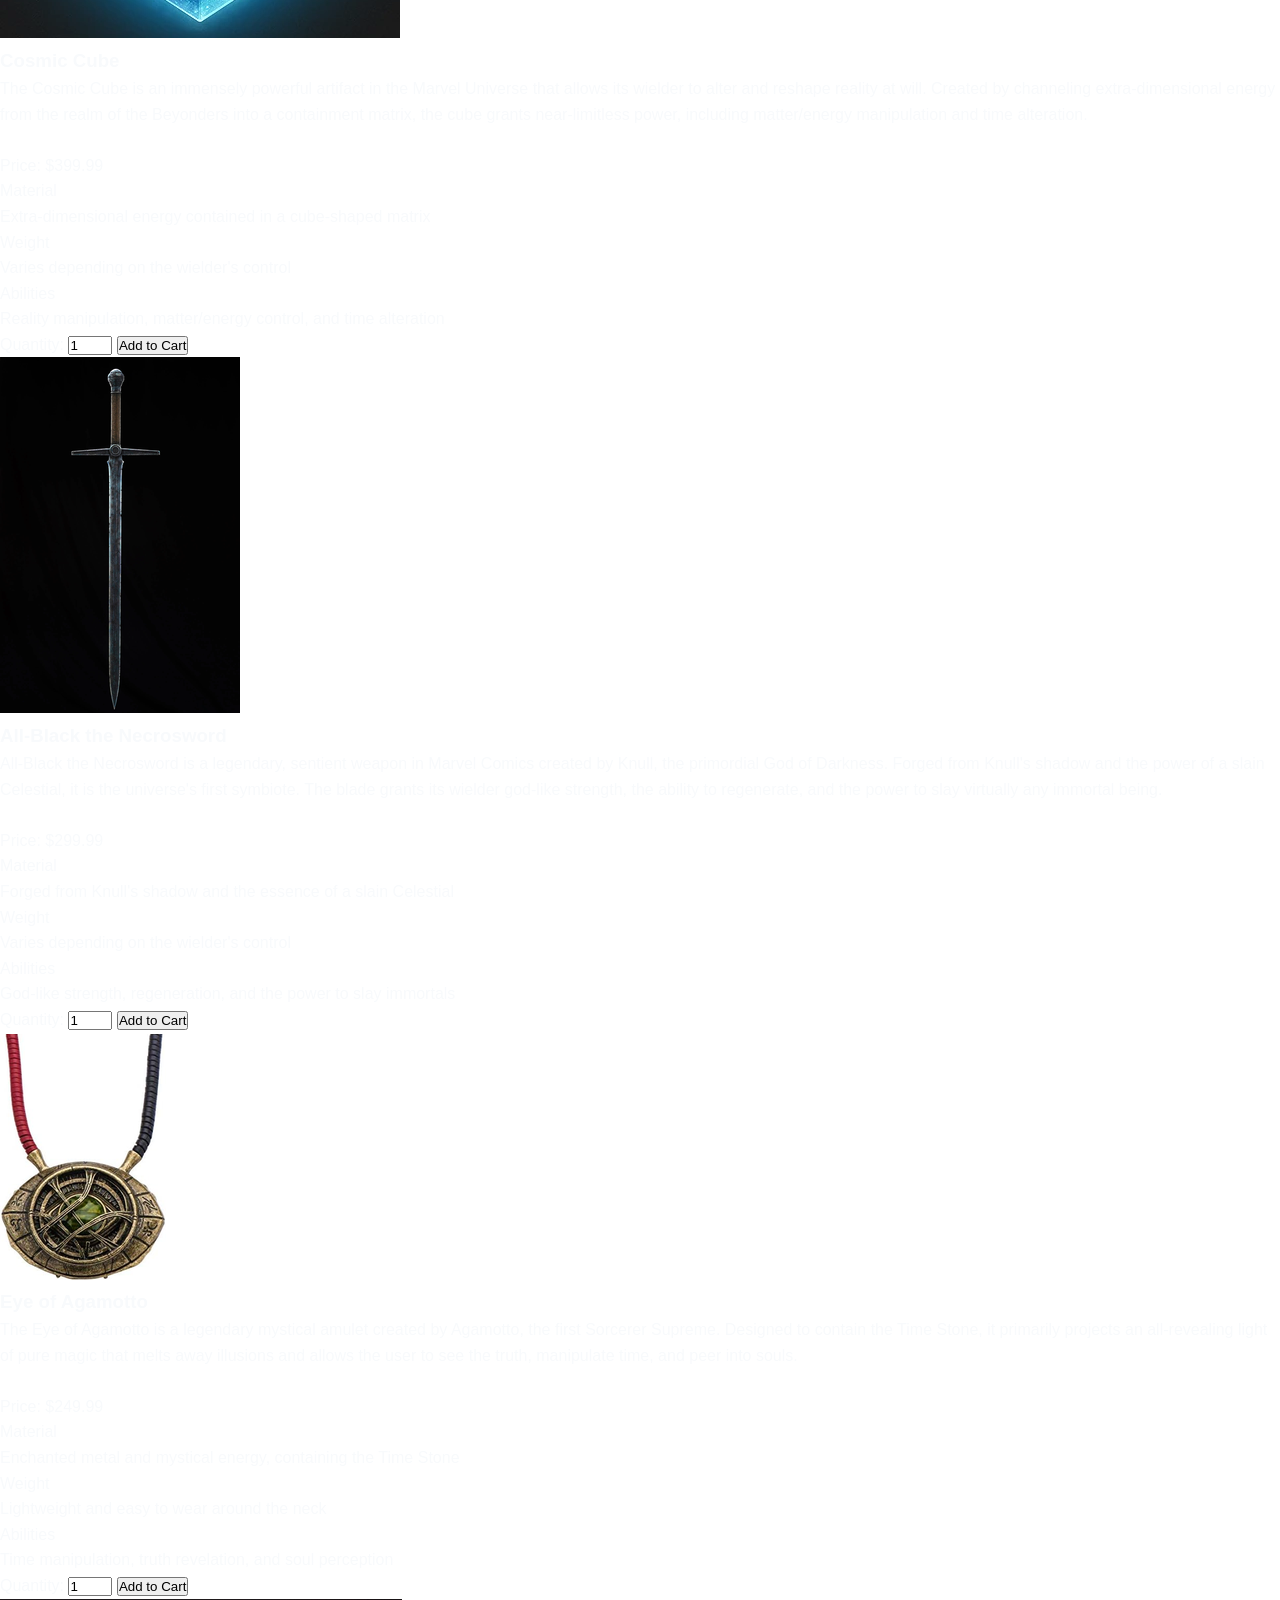
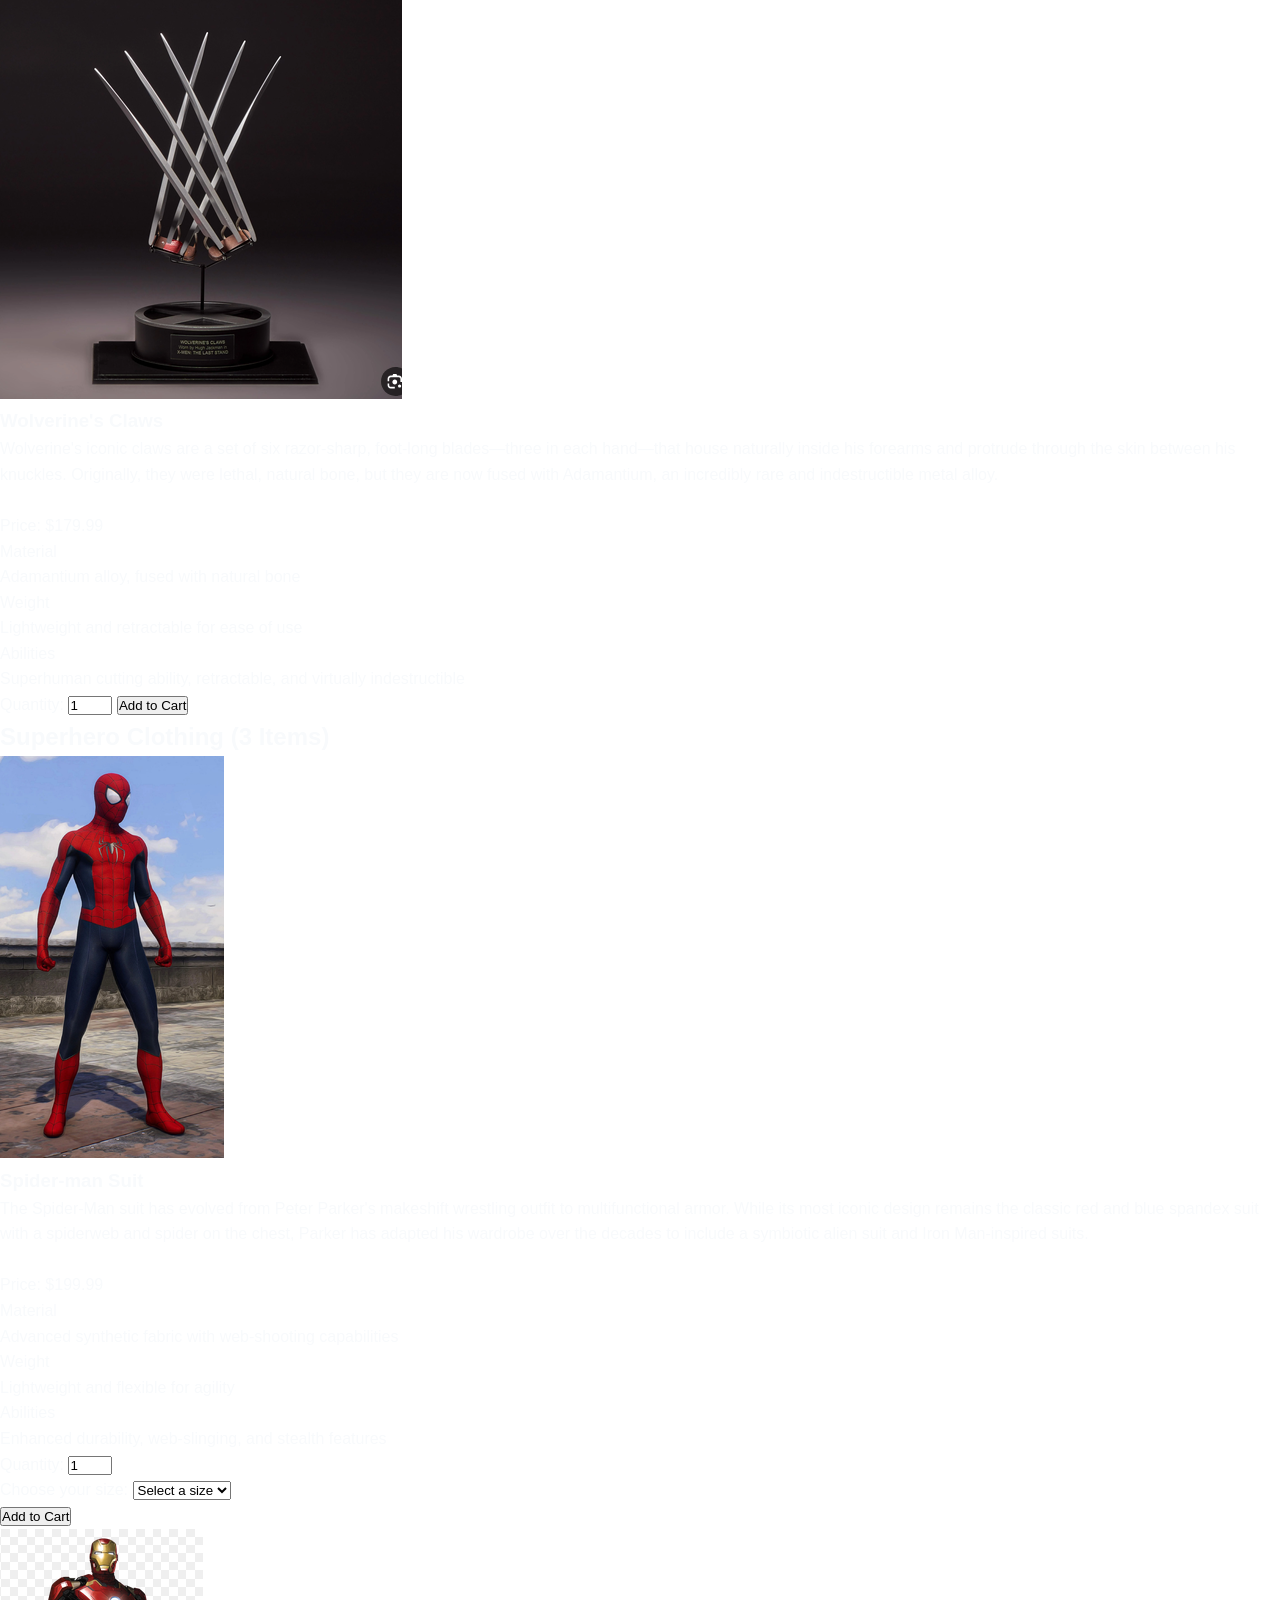
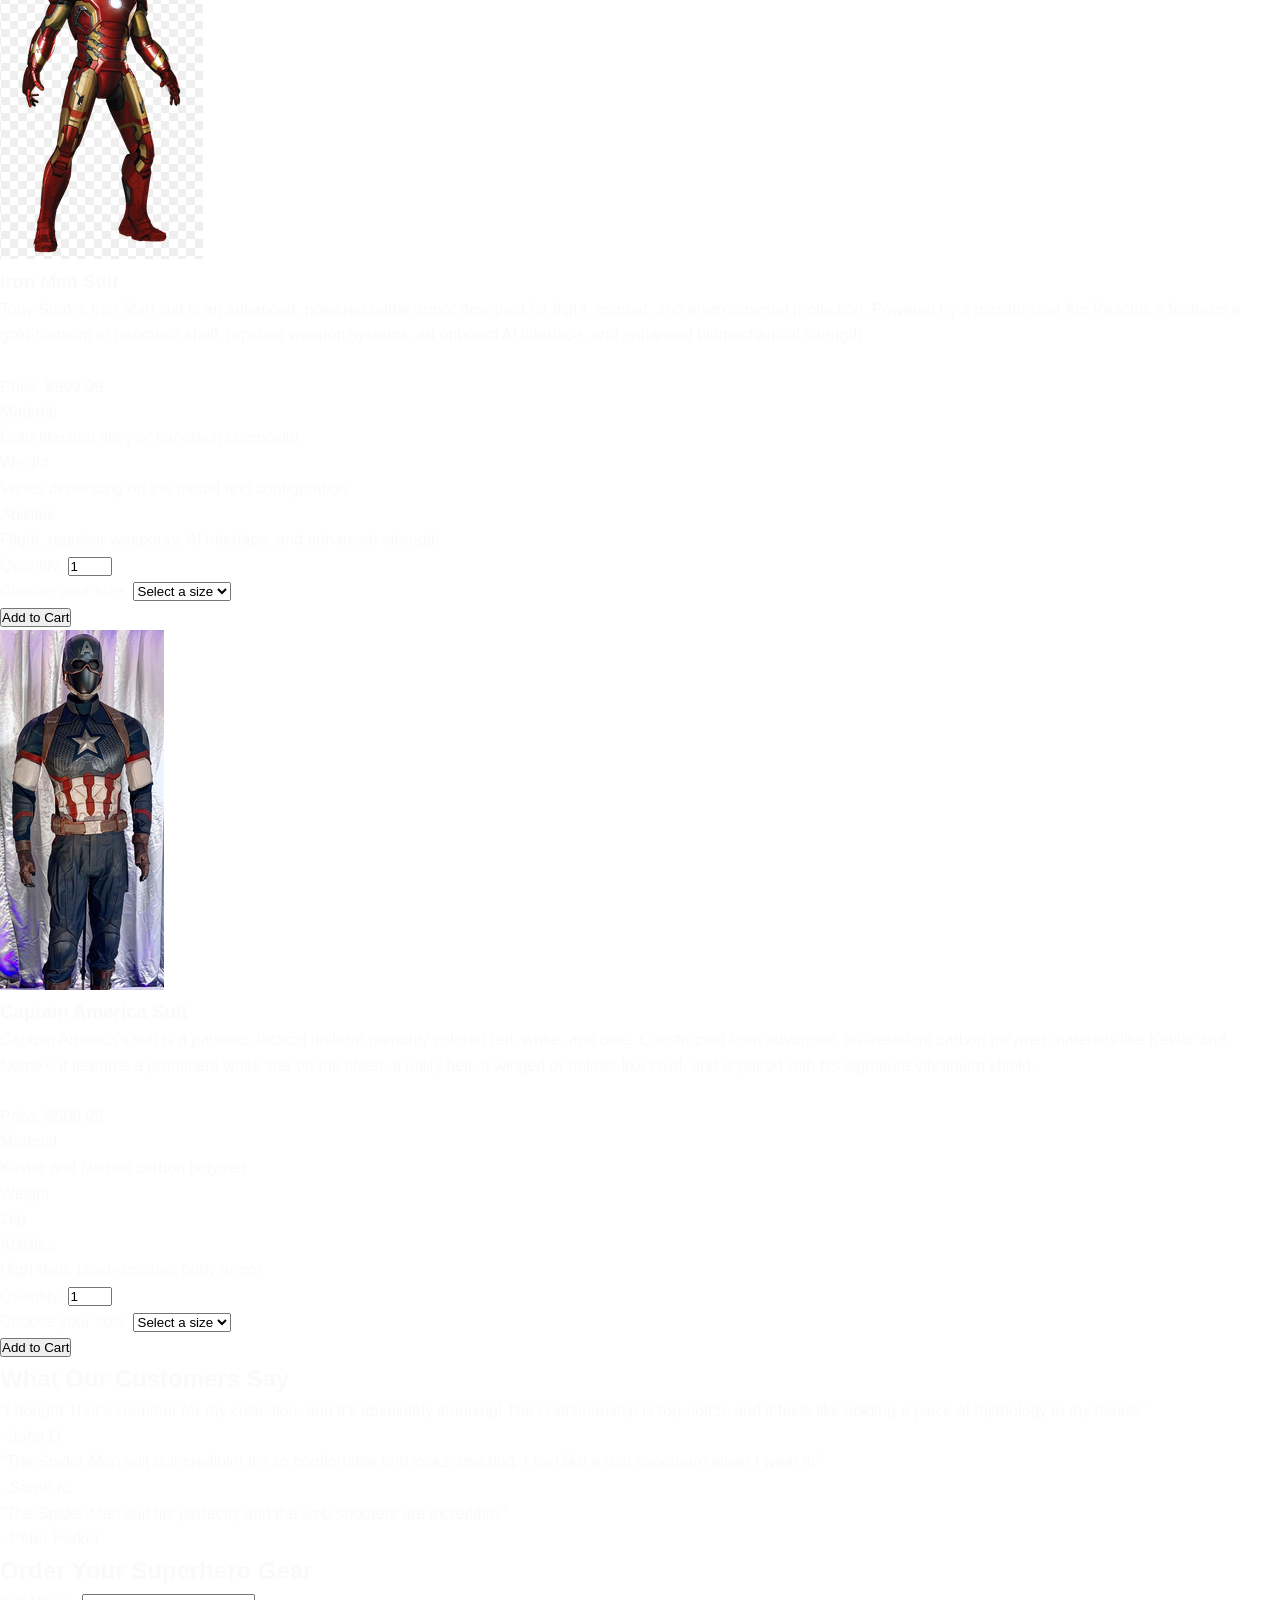
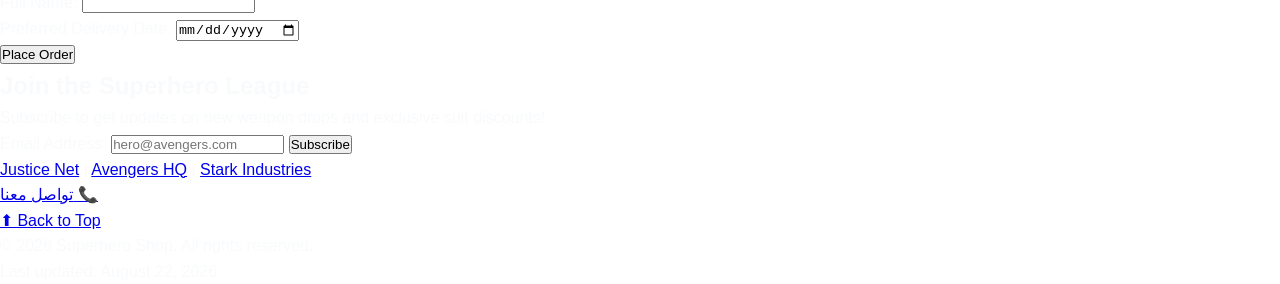
==== commit 0ef80d8b: "give a style to header" ====
--- a/index.html
+++ b/index.html
@@ -27,17 +27,15 @@
   <body>
     <!--  === HEADER ===  -->
     <header id="top" class="main-header">
+      <!-- compine logo and wellcom message -->
+      <div class="header-top-row">
       <!-- Main site title -->
       <h1 class="site-title">Superhero Shop</h1>
-      <!-- compine between the welcome message and description -->
-      <div class="header-subtitle">
       <!-- Welcome message -->
       <h2 class="header-subtitle">Welcome to the Superhero Shop!</h2>
+      </div>
       <!-- Website tagline / introductory text -->
       <p class="header-tagline">Find your favorite superhero merchandise here.</p>
-      </div>
-      <!-- add a space -->
-      <div class="space"></div>
       <!-- Main navigation bar -->
       <nav class="main-nav">
         <!-- List of links -->
--- a/mystyle.css
+++ b/mystyle.css
@@ -46,10 +46,21 @@
     /* Make the line color transparent to show the gradient underneath. */
     color: transparent;
 }
+.header-top-row{
+    width: 100%;
+    display: flex;
+    justify-content: space-between;
+    align-items: center;
+    position: relative;
+}
 .header-subtitle{
+    position: absolute;
+    left: 50%;
+    transform: translateX(-50%);
+}
+.header-tagline{
     text-align: center;
     width: 100%;
-    margin-top: 0;
 }
 .space{
     width: 100%;
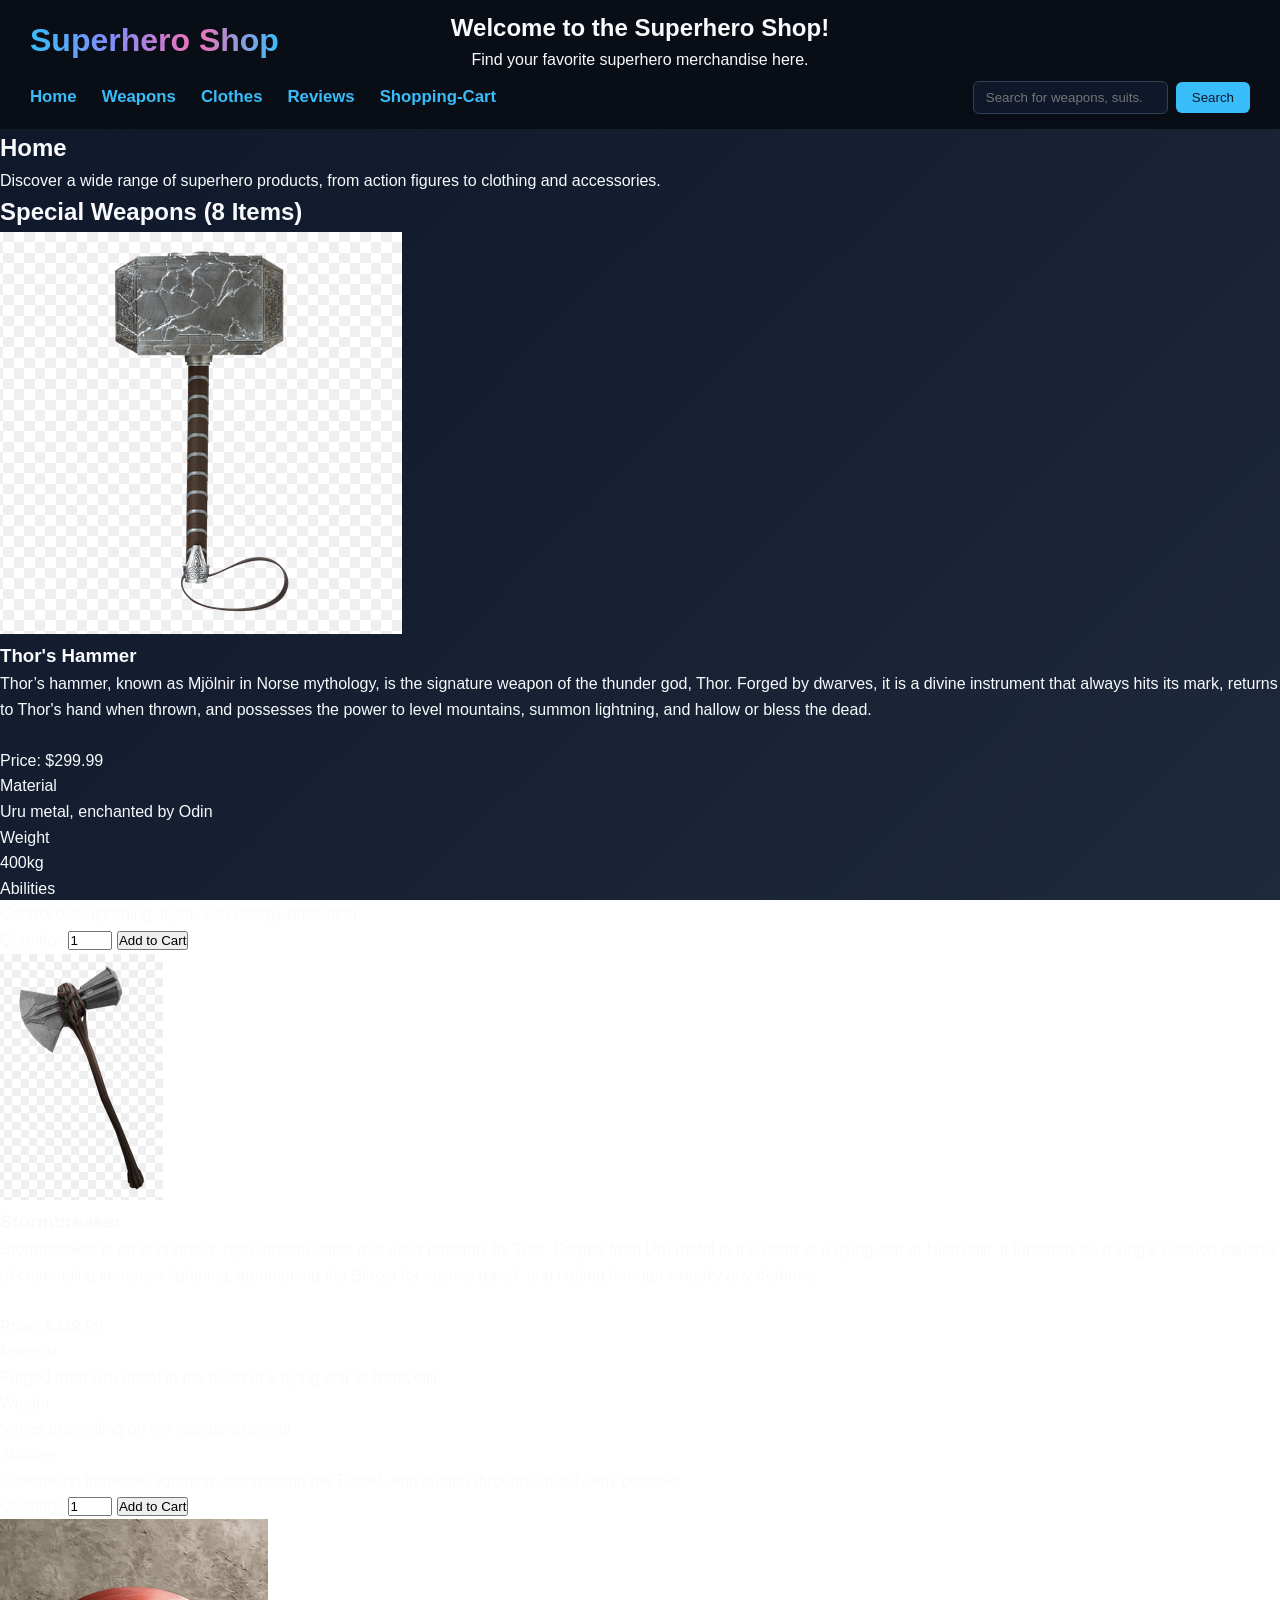
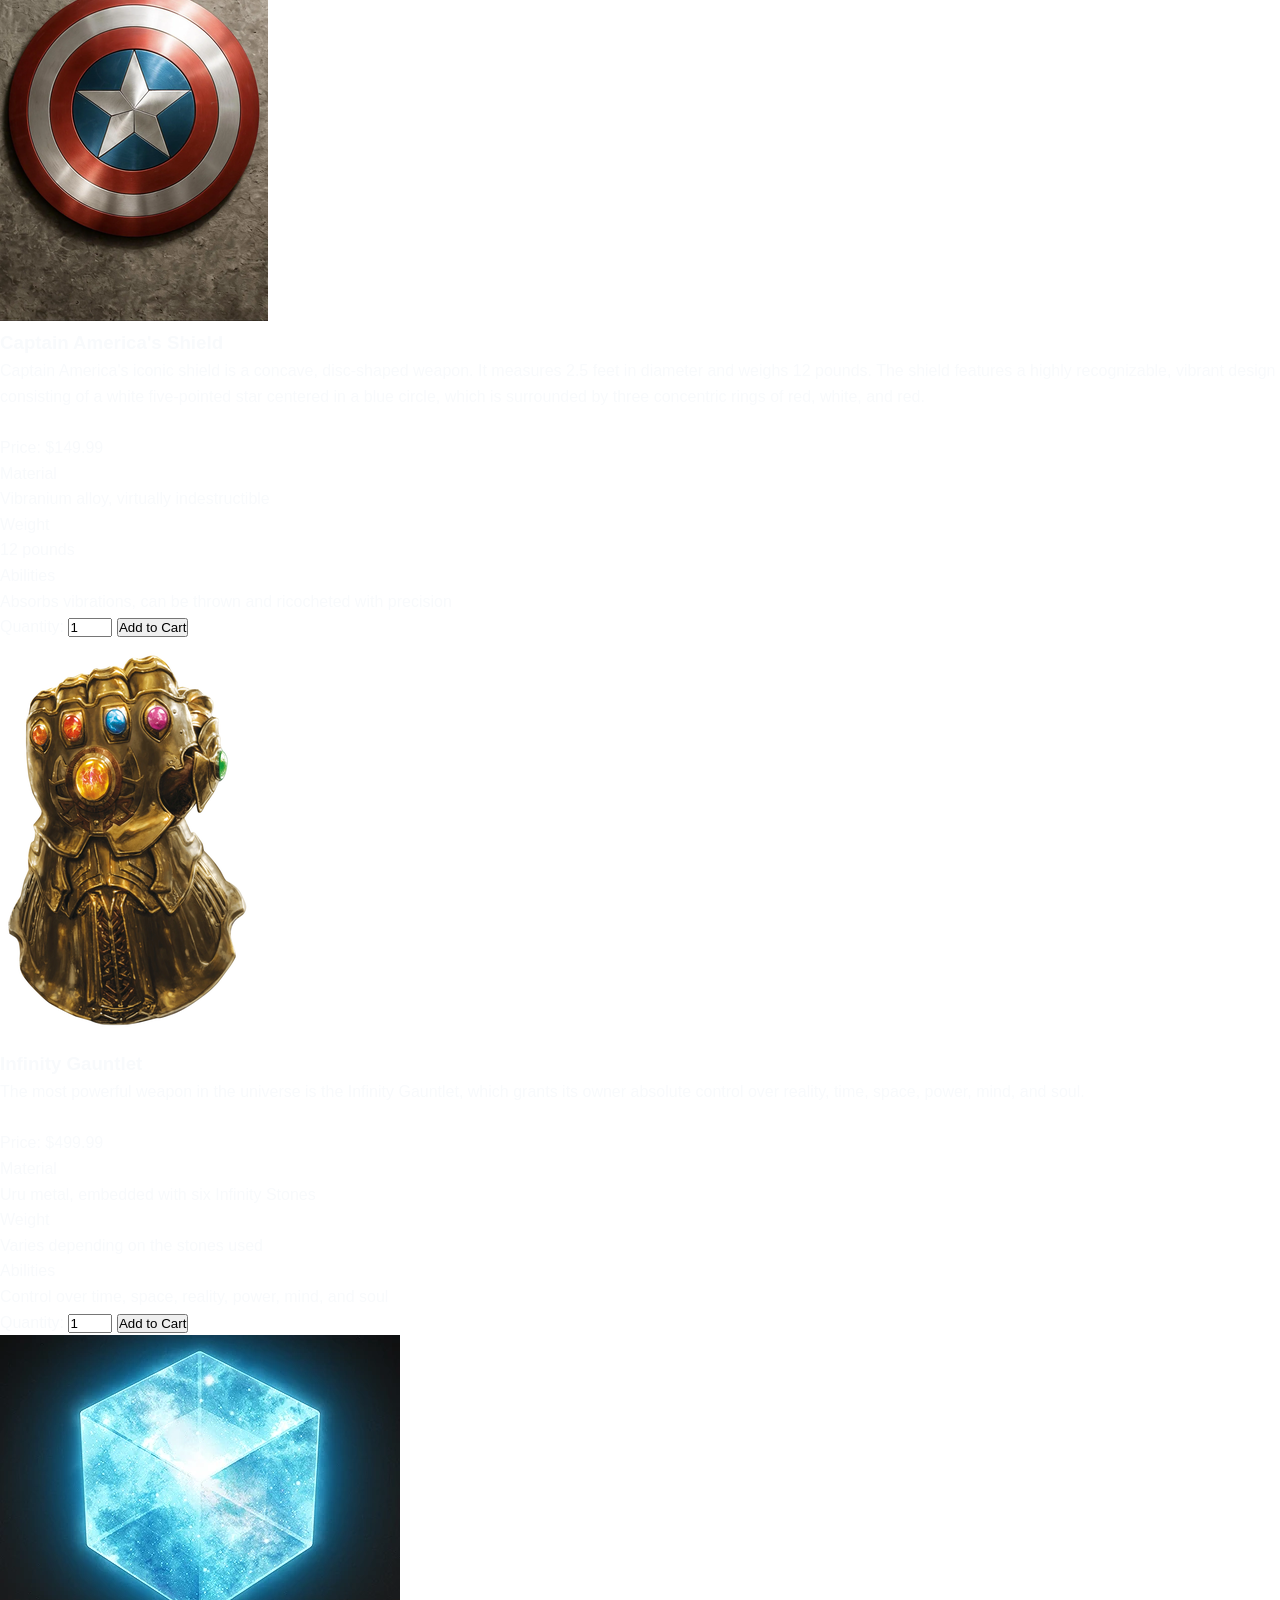
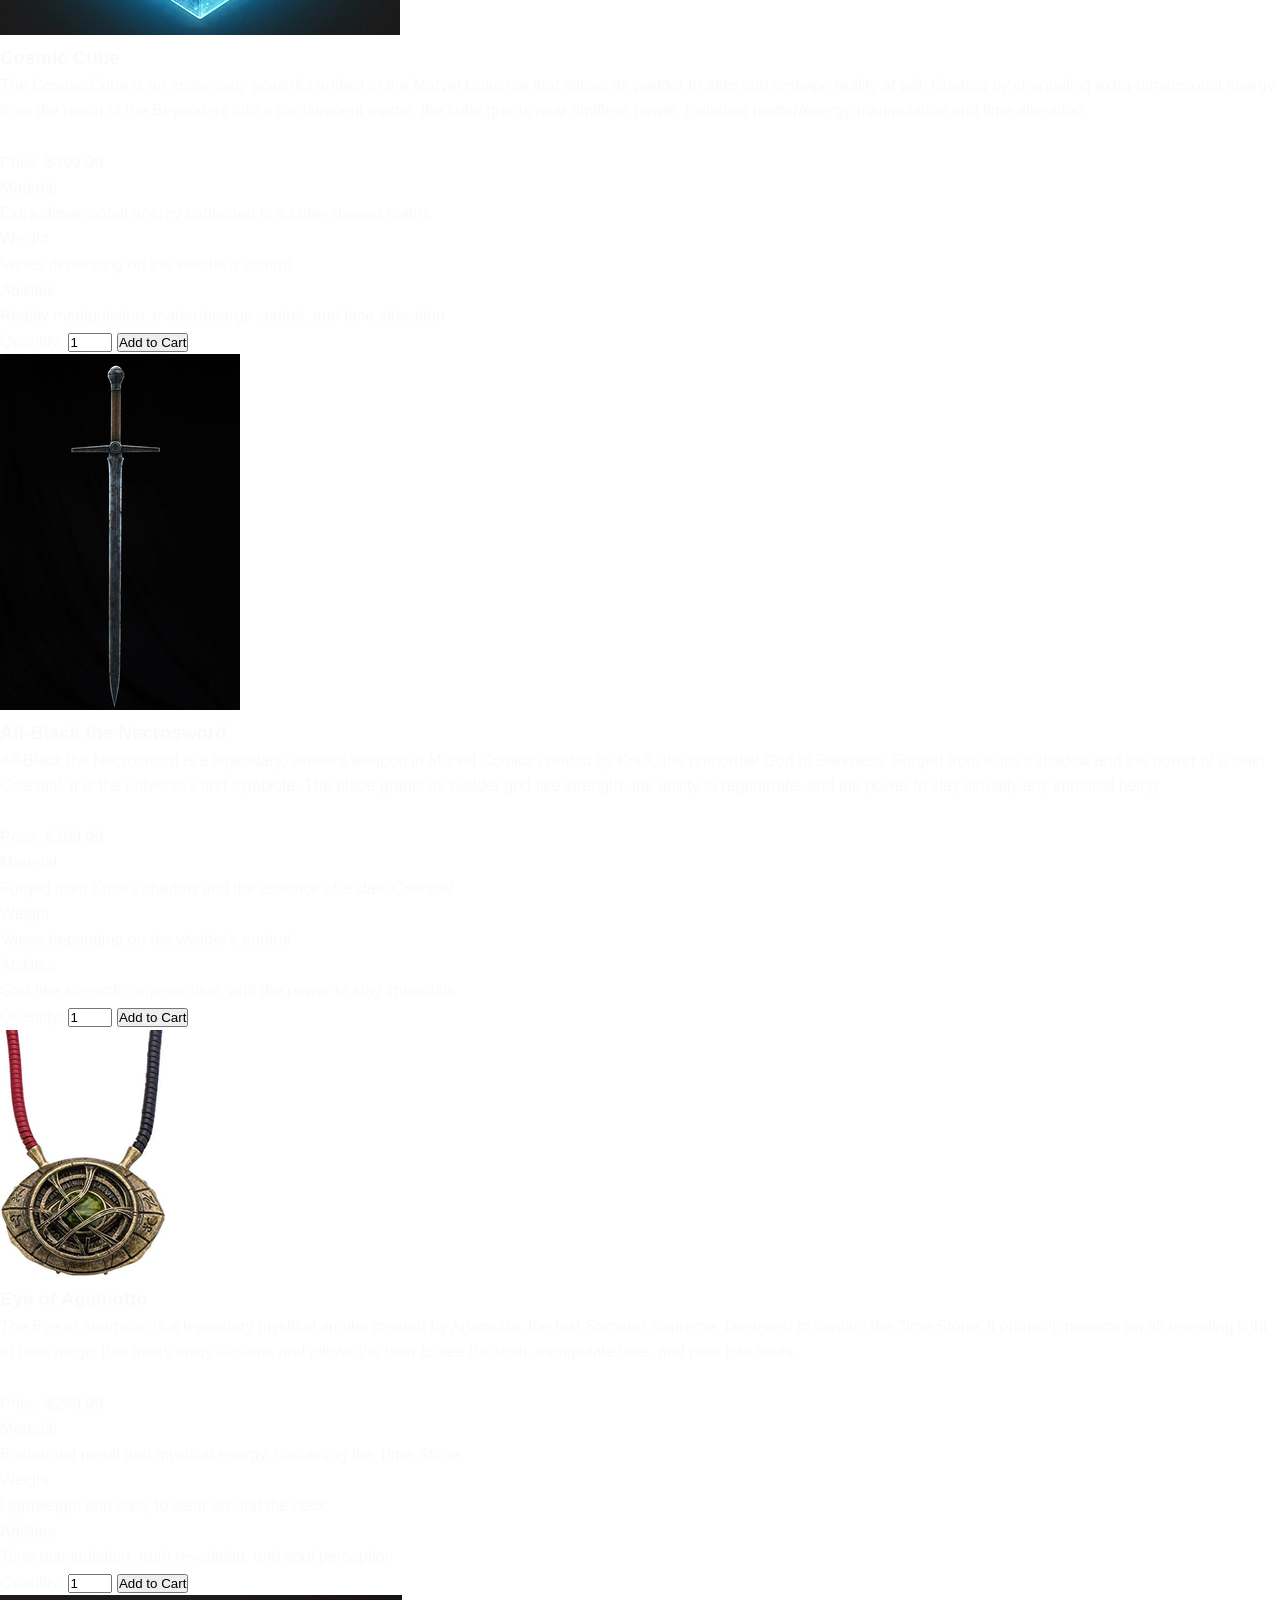
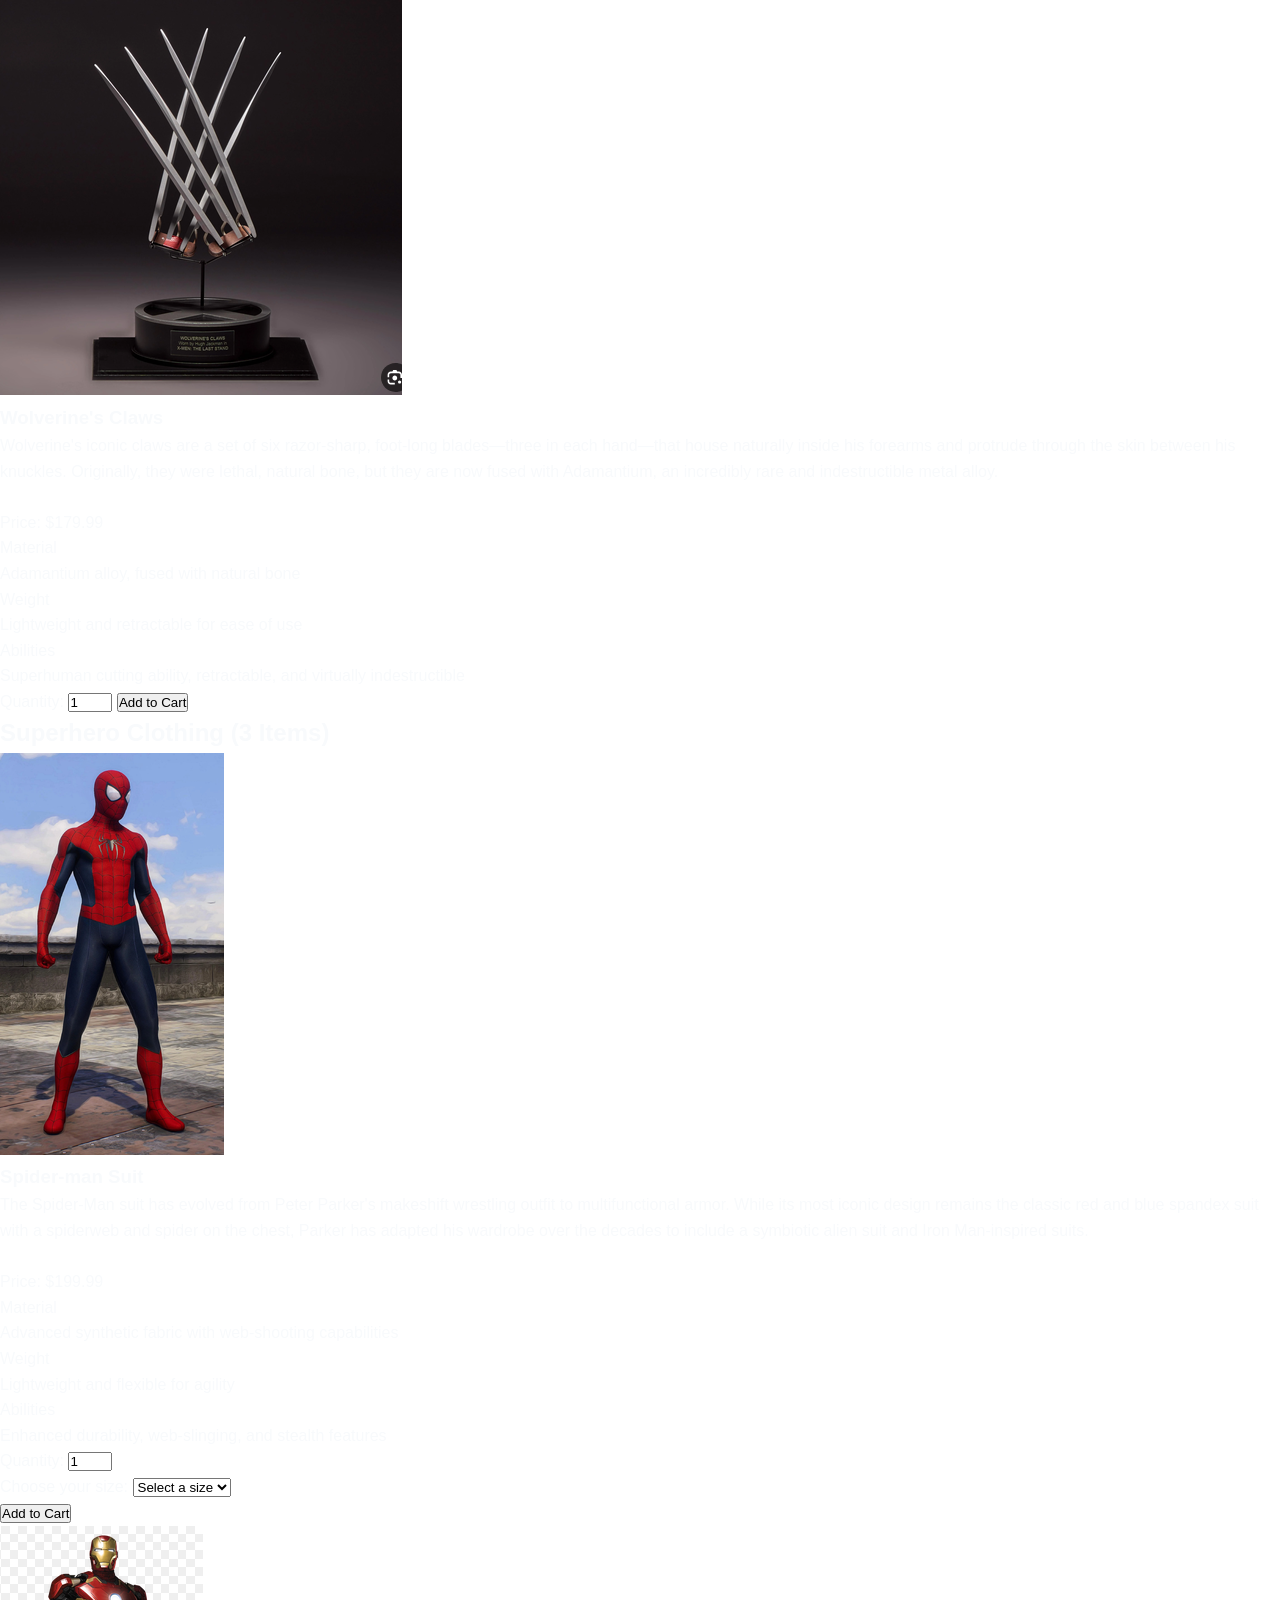
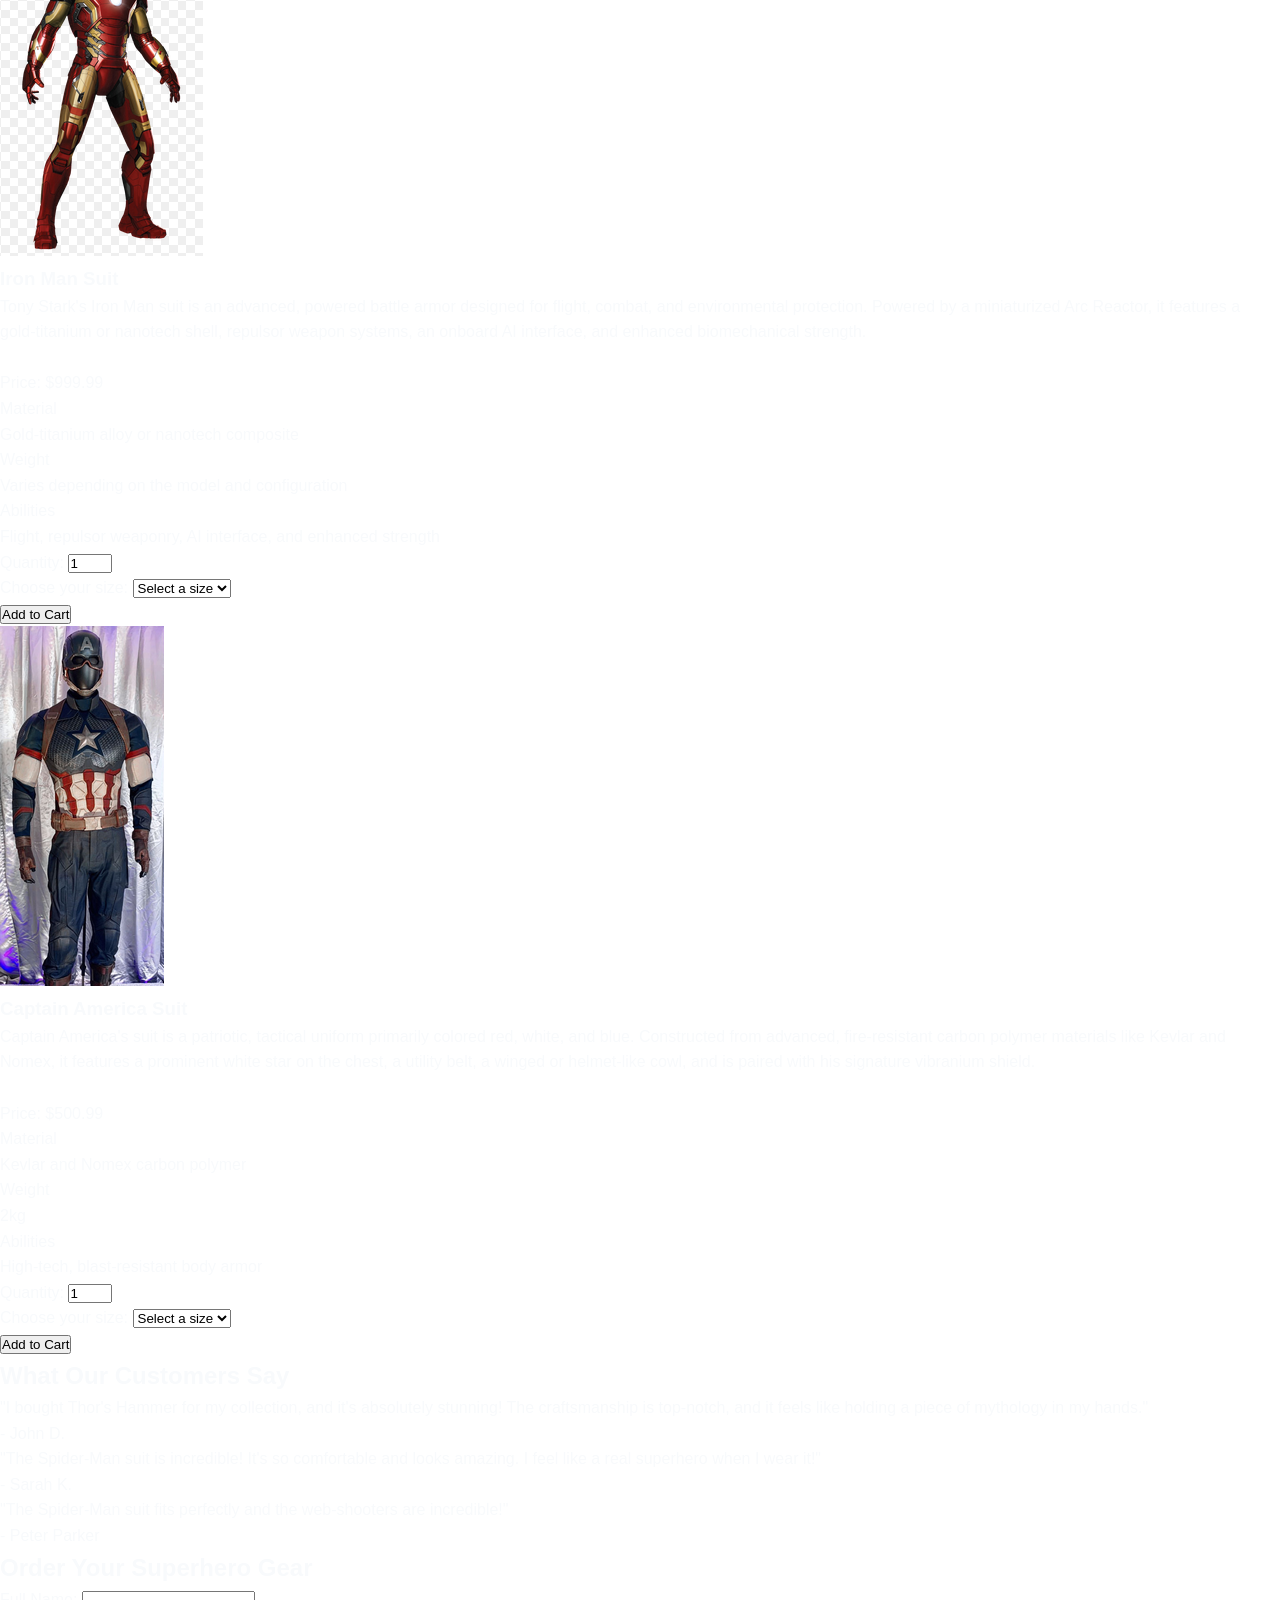
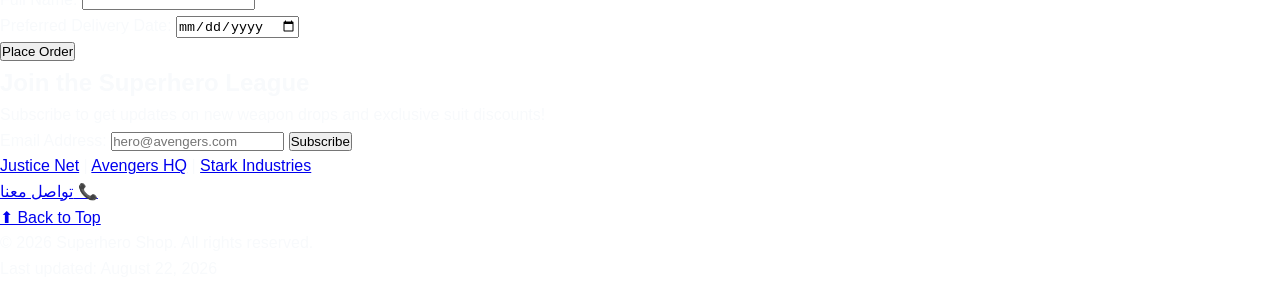
==== commit 2693d546: "feat: complete header styling with shiny title animation and responsive navbar" ====
--- a/index.html
+++ b/index.html
@@ -27,37 +27,43 @@
   <body>
     <!--  === HEADER ===  -->
     <header id="top" class="main-header">
-      <!-- compine logo and wellcom message -->
+      <!-- compine logo and welcome message -->
       <div class="header-top-row">
       <!-- Main site title -->
       <h1 class="site-title">Superhero Shop</h1>
-      <!-- Welcome message -->
-      <h2 class="header-subtitle">Welcome to the Superhero Shop!</h2>
+      <!-- compine the welcome message and introductory text -->
+      <div class="welcome-container">
+        <!-- Welcome message -->
+        <h2 class="header-subtitle">Welcome to the Superhero Shop!</h2>
+        <!-- Website tagline / introductory text -->
+        <p class="header-tagline">Find your favorite superhero merchandise here.</p>
+        </div>
       </div>
-      <!-- Website tagline / introductory text -->
-      <p class="header-tagline">Find your favorite superhero merchandise here.</p>
-      <!-- Main navigation bar -->
-      <nav class="main-nav">
-        <!-- List of links -->
-        <ul class="nav-list">
-          <!-- Homepage section link -->
-          <li class="nav-item"><a href="#Home" class="nav-link">Home</a></li>
-          <!-- Weapons section link -->
-          <li class="nav-item"><a href="#Weapons" class="nav-link">Weapons</a></li>
-          <!-- Clothes section link -->
-          <li class="nav-item"><a href="#Clothes" class="nav-link">Clothes</a></li>
-          <!-- Reviews section link -->
-          <li class="nav-item"><a href="#Reviews" class="nav-link">Reviews</a></li>
-          <!-- Shopping Cart section link -->
-          <li class="nav-item"><a href="#Shopping-Cart" class="nav-link">Shopping-Cart</a></li>
-        </ul>
-      </nav>
-      <!-- Search bar -->
-      <div class="search-container">
-        <!-- Search input field -->
-        <input type="search" placeholder="Search for weapons, suits..." class="search-input">
-        <!-- Search button -->
-        <button type="button" class="search-btn">Search</button>
+      <!-- compine main navigation bar and search bar -->
+      <div class="header-bottom-row">
+        <!-- Main navigation bar -->
+        <nav class="main-nav">
+          <!-- List of links -->
+          <ul class="nav-list">
+            <!-- Homepage section link -->
+            <li class="nav-item"><a href="#Home" class="nav-link">Home</a></li>
+            <!-- Weapons section link -->
+            <li class="nav-item"><a href="#Weapons" class="nav-link">Weapons</a></li>
+            <!-- Clothes section link -->
+            <li class="nav-item"><a href="#Clothes" class="nav-link">Clothes</a></li>
+            <!-- Reviews section link -->
+            <li class="nav-item"><a href="#Reviews" class="nav-link">Reviews</a></li>
+            <!-- Shopping Cart section link -->
+            <li class="nav-item"><a href="#Shopping-Cart" class="nav-link">Shopping-Cart</a></li>
+          </ul>
+        </nav>
+        <!-- Search bar -->
+        <div class="search-container">
+          <!-- Search input field -->
+          <input type="search" placeholder="Search for weapons, suits..." class="search-input">
+          <!-- Search button -->
+          <button type="button" class="search-btn">Search</button>
+        </div>
       </div>
     </header>
 
--- a/mystyle.css
+++ b/mystyle.css
@@ -17,7 +17,7 @@
     /* Setting the Main text color */
     color: #f8fafc;
 }
-/* The section related to formatting and installing the header. */
+/* =====The section related to formatting and installing the header.====== */
 .main-header{
     /* dark header background color */
     background-color: #090d16;
@@ -40,30 +40,73 @@
 /* Logo formatting and color gradient */
 .site-title{
     /* The color gradient between sky blue and purple */
-    background: linear-gradient(to right, #38bdf8 0%, #818cf8 100%);
+    background: linear-gradient(90deg, #38bdf8, #818cf8, #f472b6, #38bdf8);
     /* Crop the gradient background to fit only the letters. */
     -webkit-background-clip: text;
     /* Make the line color transparent to show the gradient underneath. */
     color: transparent;
+    /* Apply infinite smooth shifting animation to the background */
+    animation: shineGradient 4s linear infinite;
 }
+/* Keyframes to create smooth continuous gradient movement */
+@keyframes shineGradient {
+    0% {
+        /* Initial color state */
+        filter: hue-rotate(0deg);
+    }
+    100% {
+        /* Full 360-degree color cycle shift */
+        filter: hue-rotate(360deg);
+    }
+}
+/* Top row container of the header for distributing logo, center welcome section, and right elements */
 .header-top-row{
+    /* I have the container displaying the full screen (100%). */
     width: 100%;
+    /* It activates the Flex system so that it can arrange the internal elements horizontally next to each other. */
     display: flex;
+    /* It distributes the spaces between the elements, pushing the logo to the left and the welcome to the center. */
     justify-content: space-between;
+    /* Align the elements vertically in the text exactly on a single line. */
     align-items: center;
+    /* This makes the container the primary reference (center) for any element inside it to take an absolute position. */
     position: relative;
 }
-.header-subtitle{
+/* Wrapper for centering both the welcome heading and tagline in the exact middle of the header */
+.welcome-container{
+    /* The container is moved outside the normal arrangement of the elements in order to secure its position precisely above the other elements. */
     position: absolute;
+    /* It moves the beginning of the container to the exact middle of the father's width from the north side. */
     left: 50%;
+    /* It moves the container back by half its width, and this is what makes the centering 100% in the middle. */
     transform: translateX(-50%);
+    /* The text (title and description) is centered in the middle of the container itself. */
+    text-align: center;    
 }
+/* Styling and alignment for the secondary header tagline text */
 .header-tagline{
+    /* It keeps the description text centered on the line. */
     text-align: center;
+    /* I have a line of description of the entire display so that it is centered correctly in relation to what is above it. */
     width: 100%;
 }
+/* Full-width spacer to force subsequent layout elements to line-wrap to a new row */
 .space{
+    /* I give the element the full width so that any element after it is pushed down to a new line. */
     width: 100%;
+}
+/* Bottom row container of the header for holding navigation links on the left and the search bar on the right */
+.header-bottom-row{
+    /* Ensures the row spans the full width of the header */    
+    width: 100%;
+    /* Activates Flexbox layout to align links and search bar horizontally */
+    display: flex;
+    /* Pushes navigation links to the left and search container to the right */
+    justify-content: space-between;
+    /* Vertically aligns links and search elements in the middle */
+    align-items: center;
+    /* Adds top spacing between the top header row and this bottom row */
+    margin-top: 15px;
 }
 /* Navigation menu formatting and arrangement */
 .nav-list{
@@ -71,13 +114,73 @@
     display: flex;
     /* Remove the default black dots from the menu */
     list-style-type: none;
-    /* Add a 15 pixel gap between each element. */
-    gap: 15px;
+    /* Add a 25 pixel gap between each element. */
+    gap: 25px;
 }
 /* Link formatting and color */
 .nav-link{
+    /* Set link font size for improved legibility */
+    font-size: 1.05rem;
+    /* Apply semi-bold weight to emphasize link text */
+    font-weight: bold;
     /* Remove the default underline under the link */
     text-decoration: none;
-    /* Set the link color to sky blue */
-    color:aqua;
+    /* Set primary link text color */
+    color: #38bdf8;
+    /* Smooth transition for link color change on hover */
+    transition: color 0.3s ease;
+}
+/* Change link text color on hover */
+.nav-link:hover{
+    color: #818cf8;
+}
+/* Search bar container wrapper */
+.search-container{
+    /* Activating Flexbox to align input field and search button horizontally */
+    display: flex;
+    /* Vertically center align input field and button */
+    align-items: center;
+    /* Add a 8px gap between input field and button */
+    gap: 8px;
+}
+/* style the search input */
+.search-input{
+    /* We change the sharp white background to a dark, calm background. */
+    background-color: #0f172a;
+    /* Set text color to white for clear readability while typing */
+    color: #f8fafc;
+    /* We remove the traditional gray border and apply a soft border in a muted color. */
+    border: 1px solid #334155;
+    /* Give us an internal space (e.g., 8px 12px) so that the text doesn't stick to the edges. */
+    padding: 8px 12px;
+    /* Create smooth, circular edges (for example, 6px or 20px, if you like its shape, then it will be a capsule). */
+    border-radius: 6px;
+    /* Remove default browser blue outline on focus */
+    outline: none;
+}
+/* style the search button */
+.search-btn{
+    /* Match button background with the site primary theme color */
+    background-color: #38bdf8;
+    /* Dark text color for maximum contrast against the light blue button */
+    color: #0f172a;
+    /* Remove default browser button border */
+    border: none;
+    /* Internal spacing for balanced button proportions */
+    padding: 8px 16px;
+    /* Rounded corners matching the search input curvature */
+    border-radius: 6px;
+    /* Change cursor to hand icon on hover to indicate clickability */
+    cursor: pointer;
+    /* Smooth transition for button background and lift effect on hover */
+    transition: background-color 0.3s ease, transform 0.2s ease;
+}
+/* Button hover styles for background color and slight lift effect */
+.search-btn:hover{
+    /* Darker blue background on hover */
+    background-color: #0284c7;
+    /* White text color on hover */
+    color: #ffffff;
+    /* Lift button slightly on hover */
+    transform: translateY(-2px);
 }
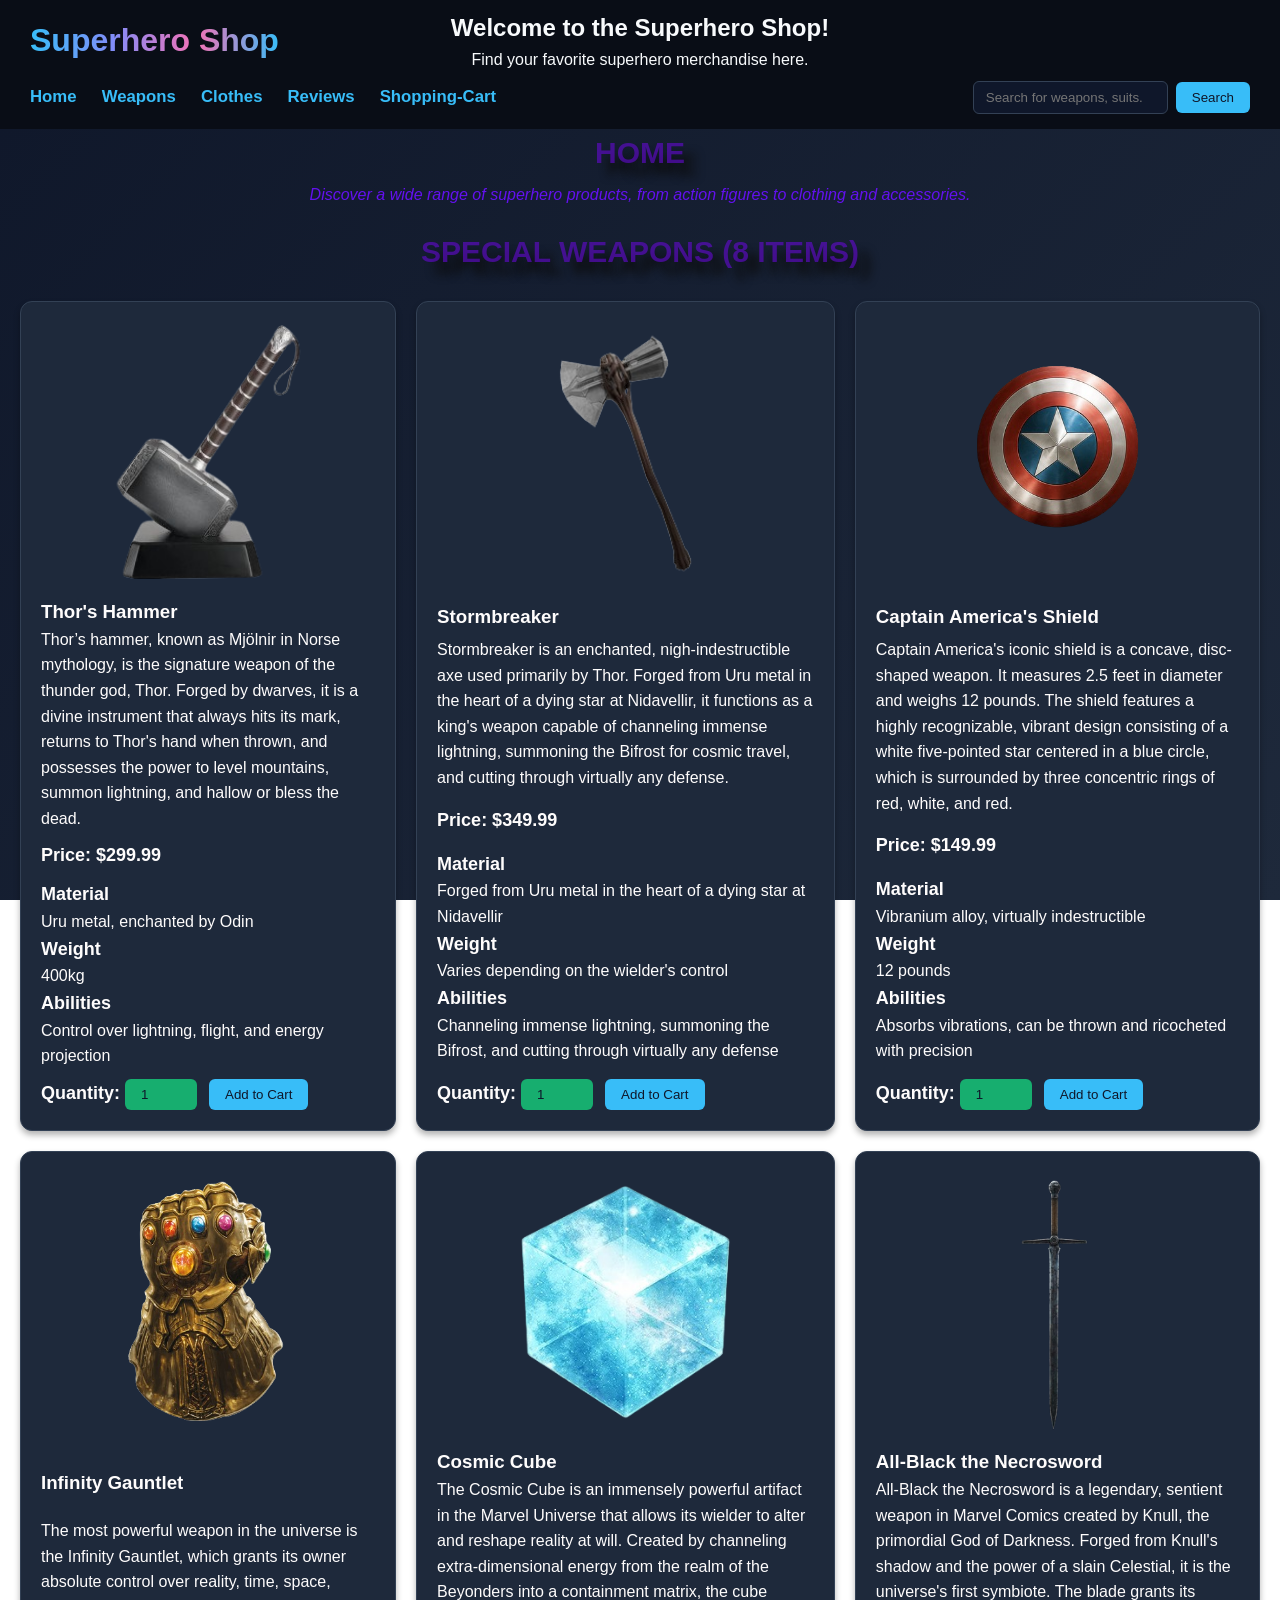
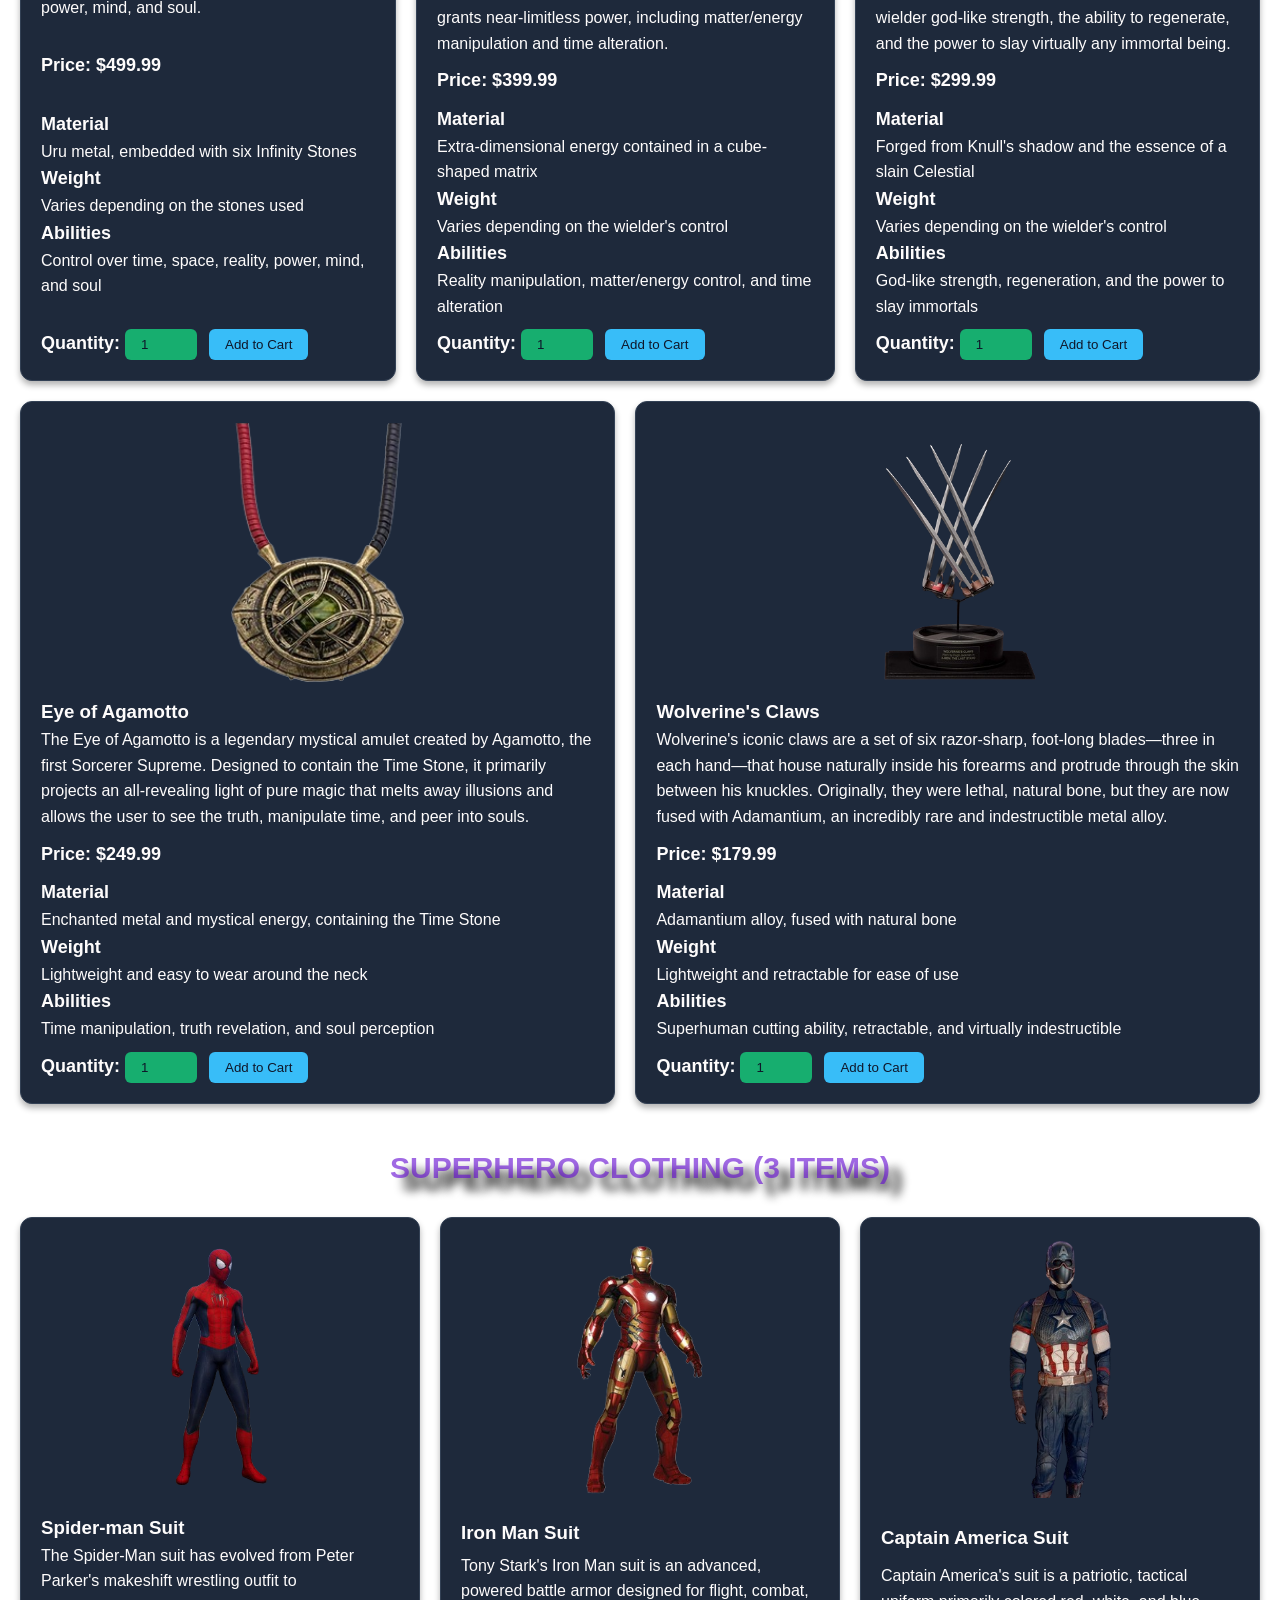
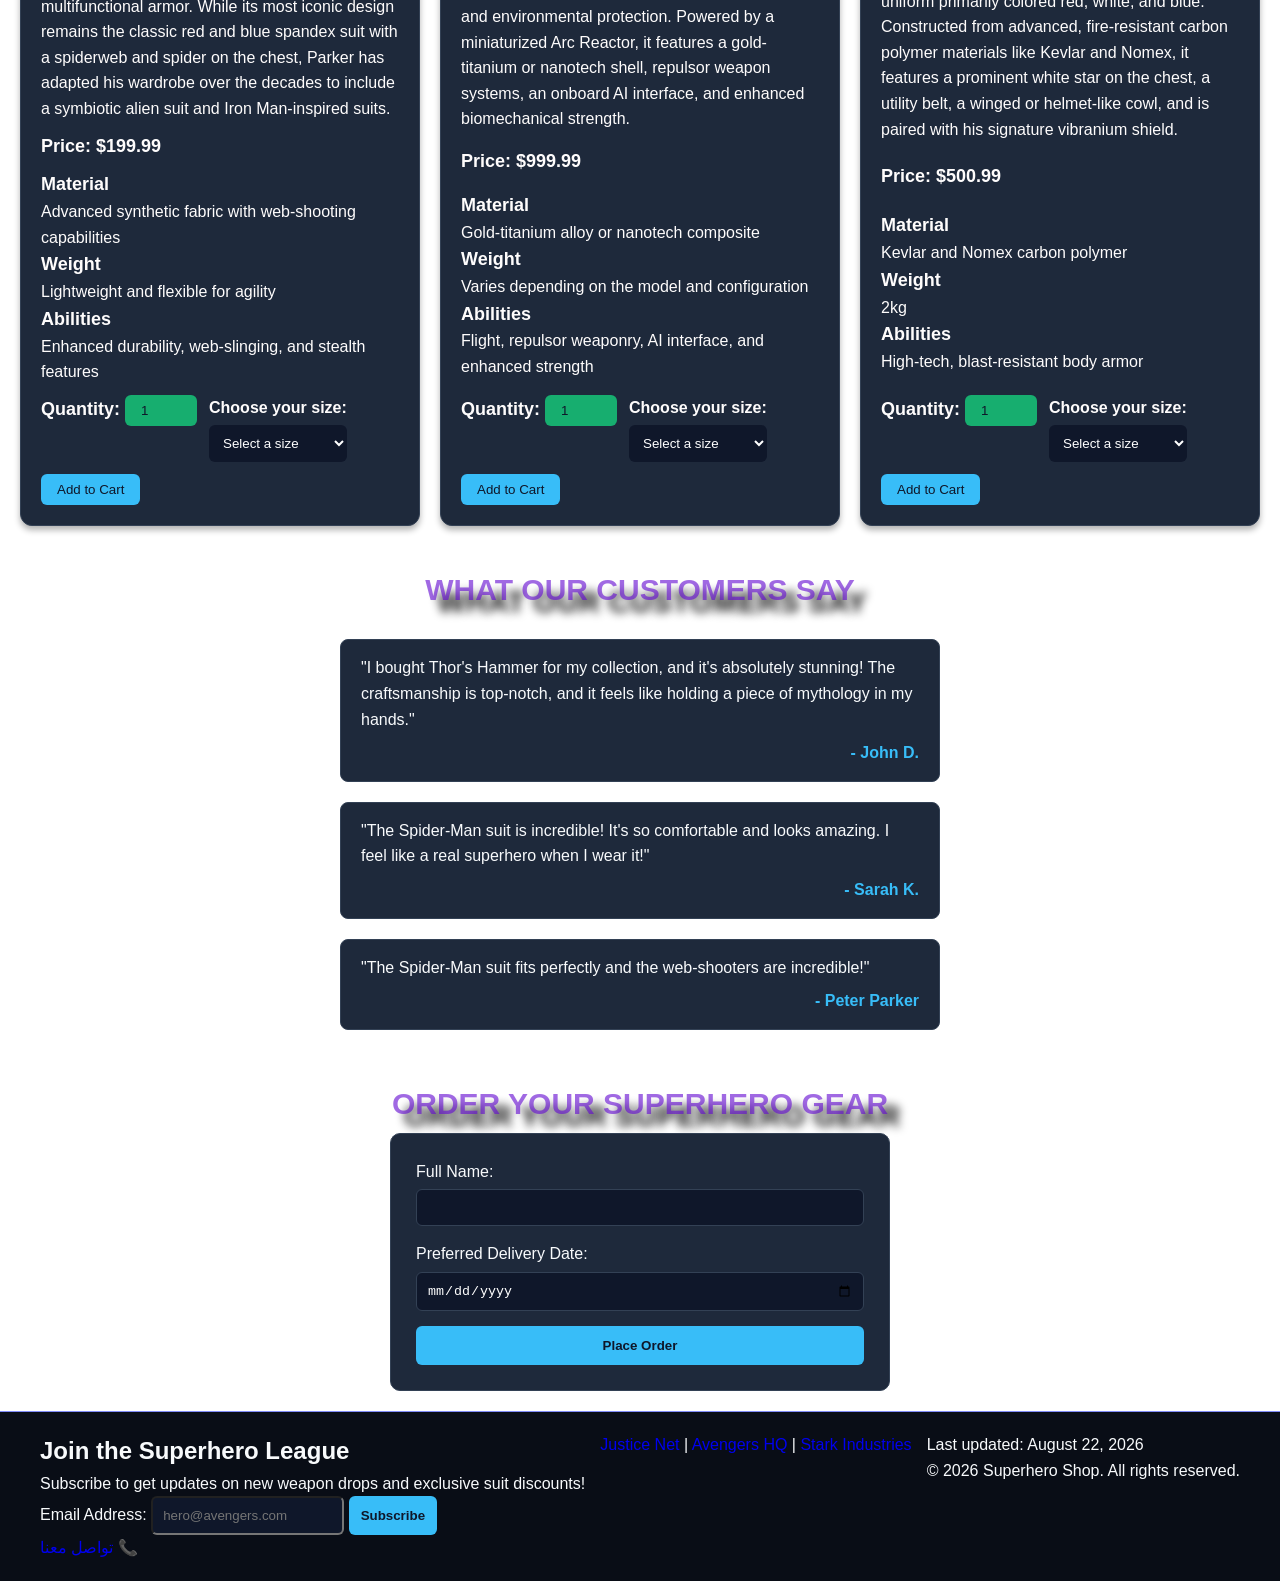
==== commit 7c007a55: "feat: complete superhero shop HTML structure and responsive CSS layout" ====
--- a/index.html
+++ b/index.html
@@ -68,7 +68,7 @@
     </header>
 
     <!-- Main page content (Excluding header & footer) -->
-    <main>
+    <main class="main">
       <!-- ===== HOME SECTION ===== -->
       <section id="Home" class="home-section">
         <!-- Home section content -->
@@ -85,7 +85,7 @@
         <h2 class="section-title">Special Weapons <span class="items-count">(8 Items)</span></h2>
 
         <!-- === Single product card (thor-hammer) === -->
-        <article class="product-card">
+        <article class="product-card product-card-thor-hammer">
           <!-- image of thor hammer -->
           <img src="images/thor-hammer.png" alt="Thor's Hammer" class="product-img">
           <!-- Product title -->
@@ -98,7 +98,6 @@
             thrown, and possesses the power to level mountains, summon
             lightning, and hallow or bless the dead.
           </p>
-          <br>
           <!-- Product price -->
           <span class="product-price">Price: $299.99</span>
           <!-- Product specifications table -->
@@ -130,7 +129,7 @@
         </article>
 
         <!-- === Single product card (stormbreaker) === -->
-        <article class="product-card">
+        <article class="product-card product-card-stormbreaker">
           <!-- image of stormbreaker -->
           <img src="images/stormbreaker.png" alt="Stormbreaker" class="product-img">
           <!-- Product title -->
@@ -143,7 +142,6 @@
             immense lightning, summoning the Bifrost for cosmic travel, and
             cutting through virtually any defense.
           </p>
-          <br>
           <!-- Product price -->
           <span class="product-price">Price: $349.99</span>
           <!-- Product specifications table -->
@@ -180,7 +178,7 @@
         </article>
 
         <!-- === Single product card (captain-america-shield) === -->
-        <article class="product-card">
+        <article class="product-card product-card-captain-america-shield">
           <!-- image of captain-america-shield -->
           <img src="images/captain-america-shield.png" alt="Captain America's Shield" class="product-img">
           <!-- Product title -->
@@ -193,7 +191,6 @@
             five-pointed star centered in a blue circle, which is surrounded by
             three concentric rings of red, white, and red.
           </p>
-          <br>
           <!-- Product price -->
           <span class="product-price">Price: $149.99</span>
           <!-- Product specifications table -->
@@ -227,7 +224,7 @@
         </article>
 
         <!-- === Single product card (infinity-gauntlet) === -->
-        <article class="product-card">
+        <article class="product-card product-card-infinity-gauntlet">
           <!-- image of infinity-gauntlet -->
           <img src="images/infinity-gauntlet.png" alt="Infinity Gauntlet" class="product-img">
           <!-- Product title -->
@@ -238,7 +235,6 @@
             which grants its owner absolute control over reality, time, space,
             power, mind, and soul.
           </p>
-          <br>
           <!-- Product price -->
           <span class="product-price">Price: $499.99</span>
           <!-- Product specifications table -->
@@ -270,7 +266,7 @@
         </article>
 
         <!-- === Single product card (cosmic-cube) === -->
-        <article class="product-card">
+        <article class="product-card product-card-cosmic-cube">
           <!-- image of cosmic-cube -->
           <img src="images/cosmic-cube.png" alt="Cosmic Cube" class="product-img">
           <!-- Product title -->
@@ -284,7 +280,6 @@
             near-limitless power, including matter/energy manipulation and time
             alteration.
           </p>
-          <br>
           <!-- Product price -->
           <span class="product-price">Price: $399.99</span>
           <!-- Product specifications table -->
@@ -318,7 +313,7 @@
         </article>
 
         <!-- === Single product card (all-black-the-necrosword) === -->
-        <article class="product-card">
+        <article class="product-card product-card-all-black-the-necrosword">
           <!-- Image of the all-black-the-necrosword -->
           <img src="images/all-black-the-necrosword.png" alt="All-Black the Necrosword" class="product-img">
           <!-- Product title -->
@@ -332,7 +327,6 @@
             strength, the ability to regenerate, and the power to slay virtually
             any immortal being.
           </p>
-          <br>
           <!-- Product price -->
           <span class="product-price">Price: $299.99</span>
           <!-- Product specifications table -->
@@ -368,7 +362,7 @@
         </article>
 
         <!-- === Single product card (eye-of-agamotto) === -->
-        <article class="product-card">
+        <article class="product-card product-card-eye-of-agamotto">
           <!-- Image of the eye-of-agamotto -->
           <img src="images/eye-of-agamotto.png" alt="Eye of Agamotto" class="product-img">
           <!-- Product title -->
@@ -381,7 +375,6 @@
             that melts away illusions and allows the user to see the truth,
             manipulate time, and peer into souls.
           </p>
-          <br>
           <!-- Product price -->
           <span class="product-price">Price: $249.99</span>
           <!-- Product specifications table -->
@@ -415,7 +408,7 @@
         </article>
 
         <!-- === Single product card (wolverine-claws) === -->
-        <article class="product-card">
+        <article class="product-card product-card-wolverine-claws">
           <!-- Image of the wolverine-claws -->
           <img src="images/wolverine-claws.png" alt="Wolverine's Claws" class="product-img">
           <!-- Product title -->
@@ -428,7 +421,6 @@
             were lethal, natural bone, but they are now fused with Adamantium,
             an incredibly rare and indestructible metal alloy.
           </p>
-          <br>
           <!-- Product price -->
           <span class="product-price">Price: $179.99</span>
           <!-- Product specifications table -->
@@ -466,10 +458,10 @@
       <!-- ===== CLOTHES SECTION WITH ITEM COUNT ===== -->
       <section id="Clothes" class="clothes-section products-section">
         <!-- Section title with item counter -->
-        <h2 class="section-title">Superhero Clothing <span class="items-count">(3 Items)</span></h2>
+        <h2 class="section-title-clothes">Superhero Clothing <span class="items-count">(3 Items)</span></h2>
 
         <!-- === Product Card 1: Spider-man Suit === -->
-        <article class="product-card">
+        <article class="product-card product-card-spider-man-suit">
           <!-- Image of the Spider-man Suit -->
           <img src="images/spider-man-suit.png" alt="Spider-man Suit" class="product-img">
           <!-- Product title -->
@@ -483,7 +475,6 @@
             over the decades to include a symbiotic alien suit and Iron
             Man-inspired suits.
           </p>
-          <br>
           <!-- Product price -->
           <span class="product-price">Price: $199.99</span>
           <!-- Product specifications table -->
@@ -533,7 +524,7 @@
         </article>
 
         <!-- === Product Card 2: Iron Man Suit === -->
-        <article class="product-card">
+        <article class="product-card product-card-iron-man-suit">
           <!-- Image of the Iron Man Suit -->
           <img src="images/iron-man-suit.png" alt="Iron Man Suit" class="product-img">
           <!-- Product title -->
@@ -546,7 +537,6 @@
             nanotech shell, repulsor weapon systems, an onboard AI interface,
             and enhanced biomechanical strength.
           </p>
-          <br>
           <!-- Product price -->
           <span class="product-price">Price: $999.99</span>
           <!-- Product specifications table -->
@@ -598,7 +588,7 @@
         </article>
 
         <!-- === Product Card 3: Captain America Suit === -->
-        <article class="product-card">
+        <article class="product-card product-card-captain-america-suit">
           <!-- Image of the Captain America Suit -->
           <img src="images/captain-america-suit.png" alt="Captain America Suit" class="product-img">
           <!-- Product title -->
@@ -612,7 +602,6 @@
             winged or helmet-like cowl, and is paired with his signature
             vibranium shield.
           </p>
-          <br>
           <!-- Product price -->
           <span class="product-price">Price: $500.99</span>
           <!-- Product specifications table -->
@@ -665,7 +654,7 @@
       <!-- ===== Reviews Section ===== -->
       <section id="Reviews" class="reviews-section">
         <!-- Customer reviews -->
-        <h2 class="section-title">What Our Customers Say</h2>
+        <h2 class="section-title-reviews">What Our Customers Say</h2>
         <!-- Review 1 -->
         <blockquote class="review-card">
           <!-- Review content -->
@@ -729,7 +718,11 @@
       </section>
     </main>
 
-    <!-- ===== SUBSCRIPTION SECTION ===== -->
+
+
+    <!-- ===== FOOTER SECTION ===== -->
+    <footer class="site-footer">
+    <!-- === SUBSCRIPTION SECTION === -->
     <aside class="subscription-section">
       <!-- Section heading -->
       <h2 class="aside-title">Join the Superhero League</h2>
@@ -750,9 +743,6 @@
         <input type="hidden" name="email" value="superhero-gear">
       </form>
     </aside>
-
-    <!-- ===== FOOTER SECTION ===== -->
-    <footer class="site-footer">
       <!-- External Partner Links / Superhero Headquarters -->
       <div class="footer-links">
         <a href="#" class="footer-link">Justice Net</a> | <a href="#" class="footer-link">Avengers HQ</a> |
@@ -763,17 +753,17 @@
         <a href="tel:+201234567890" class="footer-link">تواصل معنا 📞</a>
       </p>
 
-      <!-- ===== BACK TO TOP LINK ===== -->
-      <p class="back-to-top"><a href="#top">⬆ Back to Top</a></p>
-      <!-- Copyright Notice -->
-      <p class="copyright">
-        &copy; 2026 Superhero Shop. All rights reserved.
-      </p>
-
-      <!-- ===== LAST UPDATED ===== -->
-      <p class="last-updated">
-        Last updated: <time datetime="2026-08-22">August 22, 2026</time>
-      </p>
+
+      <div class="last-updated-and-copyright">
+        <!-- ===== LAST UPDATED ===== -->
+        <p class="last-updated">
+          Last updated: <time datetime="2026-08-22">August 22, 2026</time>
+        </p>
+        <!-- Copyright Notice -->
+        <p class="copyright">
+          &copy; 2026 Superhero Shop. All rights reserved.
+        </p>
+      </div>
     </footer>
   </body>
 </html>
--- a/mystyle.css
+++ b/mystyle.css
@@ -183,4 +183,553 @@
     color: #ffffff;
     /* Lift button slightly on hover */
     transform: translateY(-2px);
+}
+/* style the conteng of the page */
+.main{
+    /* Sets the grid layout for the main container */
+    display: grid;
+    /* Sort by name */
+    grid-template-areas: 
+    'home-section home-section home-section'
+    'weapons-section weapons-section weapons-section'
+    'clothes-section clothes-section clothes-section'
+    'reviews-section reviews-section reviews-section'
+    'cart-section cart-section cart-section'
+    'site-footer site-footer site-footer'
+    ;
+}
+/* To give the home section a specific order on the page */
+.home-section{
+    /* Assigns section to the home grid area */
+    grid-area: home-section;
+}
+/* To format the homepage */
+.section-title{
+    /* To make the color purple */
+    color: rgba(99, 9, 209, 0.611);
+    /* To add a shadow for text */
+    text-shadow: 12px 12px 10px  rgb(11, 11, 11);
+    /* To make the text in center of the page */
+    text-align: center;
+    /* To make every letter capital */
+    text-transform: uppercase;
+    /* To make the text bold */
+    font-weight: bold;
+    /* To increase the text size */
+    font-size: 30px;
+    /* To make a bottom margin */
+    margin-bottom: 5px;
+    /* To make a place for homepage in the layout */
+    grid-area: section-title;
+}
+/* To make a hover effect */
+.section-title:hover{
+    /* To change the background color */
+    background: linear-gradient(to right, rgba(22, 9, 209, 0.585), rgba(209, 9, 126, 0.585), rgba(255, 4, 46, 0.994));
+    /* To crop the background to fit the text */
+    -webkit-background-clip: text;
+    /* To make the text color transparent so that the background is visible through it */
+    color: transparent;
+}
+/* To format the page description */
+.home-text{
+    /* To make text in center */
+    text-align: center;
+    /* To make a purple color */
+    color: #6311ef;
+    /* To make a small size for text */
+    font-size: 16px;
+    /* To style the text */
+    font-style: italic;
+}
+/* To style weapons section */
+.weapons-section {
+    /* To make a place for weapons section in page */
+    grid-area: weapons-section;
+    /* To convert the weapons section into a container and organize it using the grid feature */
+    display: grid;
+    /* Sort by name  */
+    grid-template-areas: 
+    'section-title section-title section-title section-title section-title section-title'
+    'thor-hammer thor-hammer stormbreaker stormbreaker captain-america-shield captain-america-shield'
+    'infinity-gauntlet infinity-gauntlet cosmic-cube cosmic-cube all-black-the-necrosword all-black-the-necrosword'
+    'eye-of-agamotto eye-of-agamotto eye-of-agamotto wolverine-claws wolverine-claws wolverine-claws'
+    ;
+    /* To create a space between each card */
+    gap: 20px;
+    padding: 20px;
+}
+/* To make a place for card thor hammer */
+.product-card-thor-hammer{
+    grid-area: thor-hammer;
+}
+/* To make a place for card stormbreaker */
+.product-card-stormbreaker{
+    grid-area: stormbreaker;
+}
+/* To make a place for card captain america shield */
+.product-card-captain-america-shield{
+    grid-area: captain-america-shield;
+}
+/* To make a place for card infinity gauntlet */
+.product-card-infinity-gauntlet{
+    grid-area: infinity-gauntlet;
+}
+/* To make a place for card comsic cube */
+.product-card-cosmic-cube{
+    grid-area: cosmic-cube;
+}
+/* To make a place for card all black the necrosword */
+.product-card-all-black-the-necrosword{
+    grid-area: all-black-the-necrosword;
+}
+/* To make a place for card eye of agamotto */
+.product-card-eye-of-agamotto{
+    grid-area: eye-of-agamotto;
+}
+/* To make a place for card wolverine claws */
+.product-card-wolverine-claws{
+    grid-area: wolverine-claws;
+}
+/* To make a style for every card */
+.product-card {
+    /* To make a matte dark blue background */
+    background-color: #1e293b;
+    /* To make a Sky Blue color for text */
+    color: #38bdf8;
+    /* To create a space between content card */
+    padding: 20px;    
+    /* To create curved border */
+    border-radius: 12px;     
+    /* To make a border */
+    border: 1px solid #334155;
+    /* to make a shadow for card */
+    box-shadow: 0 4px 6px rgba(0, 0, 0, 0.3);
+    /* To convert every card into a container and organize it using the flex feature */
+    display: flex;
+    /* To determine the direction of the flex */
+    flex-direction: column;
+    /* To make a space between content */
+    justify-content: space-between;
+}
+/* To style the card images */
+.product-img {
+    /* To make the image take up the full width space */
+    width: 100%;
+    /* To make a height for image */
+    height: 260px; 
+    /* To make the image fully displayed */
+    object-fit: contain;
+    /* To make the image to take the full sentence in card */
+    display: block;
+    /* To make a right and left margin */
+    margin: 0 auto 15px auto;
+    /* To make background transparent */
+    background: transparent;
+}
+/* To style the name of the card */
+.product-title{
+    /* To make a matte dark blue background */
+    background: #1e293b;
+    /* To make font bold */
+    font-weight: 900;
+    /* To make a color for text */
+    color: rgb(254, 252, 252);
+}
+/* To style the description of card */
+.product-desc{
+    /* To make a matte dark blue background */
+    background: #1e293b;
+    /* To make a color for text */
+    color: rgb(254, 252, 252);
+}
+/* To style the price of card */
+.product-price{
+    /* To make the size of font */
+    font-size: large;
+    /* To make the weight of font */
+    font-weight: bold;
+    /* To make a color for text */
+    color: rgb(254, 252, 252);
+    /* To create no background */
+    background: none;
+    /* To make a top and bottom margin */
+    margin: 10px 0;
+}
+/* To format the properties table */
+.product-specs{
+    /* To make a bottom margin */
+    margin: 0 0 10px;
+}
+/* To format the properties of table */
+.spec-title{
+    /* To make the size of font */
+    font-size: large;
+    /* To make the weight of font */
+    font-weight: bold;
+    /* To make a color for text */
+    color: rgb(254, 252, 252);
+    /* To create no background */
+    background: none;
+}
+/* To format the description of the table's properties */
+.spec-value{
+    /* To make a color for text */
+    color: rgb(254, 252, 252);
+    /* To create no background */
+    background: none;
+}
+/* To format the application form */
+.product-form{
+    /* To make a color for text */
+    color: rgb(254, 252, 252);
+    /* To create no background */
+    background: none;
+    /* To convert every form of card into a container and organize it using the flex feature */
+    display: flex;
+    /* To create a space between content */
+    gap: 12px;
+    /* To break the line if there is not enough space */
+    flex-wrap: wrap;
+
+}
+/* To format the size list */
+.size-group{
+    /* To convert every size list of card into a container and organize it using the flex feature  */
+    display: flex;
+    /* To determine the direction of the flex */
+    flex-direction: column;
+    /* To create a space between content */
+    gap: 5px;
+    /* To make a right margin */
+    margin-right: 10px;
+}
+/* To format the size list */
+.size-label{
+    font-weight: bold
+}
+/* To format the quantity label */
+.quantity-label{
+    font-size: large;
+    font-weight: 700;
+}
+/* To format the quantity input */
+.quantity-input{
+    /* Match button background with the site primary theme color */
+    background-color: #17ae6f;
+    /* Dark text color for maximum contrast against the light blue button */
+    color: #0f172a;
+    /* Remove default browser button border */
+    border: none;
+    /* Internal spacing for balanced button proportions */
+    padding: 8px 16px;
+    /* Rounded corners matching the search input curvature */
+    border-radius: 6px;
+    /* Change cursor to hand icon on hover to indicate clickability */
+    cursor: pointer;
+    /* Smooth transition for button background and lift effect on hover */
+    transition: background-color 0.3s ease, transform 0.2s ease;
+}
+.add-to-cart-btn{
+    /* Match button background with the site primary theme color */
+    background-color: #38bdf8;
+    /* Dark text color for maximum contrast against the light blue button */
+    color: #0f172a;
+    /* Remove default browser button border */
+    border: none;
+    /* Internal spacing for balanced button proportions */
+    padding: 8px 16px;
+    /* Rounded corners matching the search input curvature */
+    border-radius: 6px;
+    /* Change cursor to hand icon on hover to indicate clickability */
+    cursor: pointer;
+    /* Smooth transition for button background and lift effect on hover */
+    transition: background-color 0.3s ease, transform 0.2s ease;
+}
+.add-to-cart-btn:hover{
+    /* Darker blue background on hover */
+    background-color: #0284c7;
+    /* White text color on hover */
+    color: #ffffff;
+    /* Lift button slightly on hover */
+    transform: translateY(-2px);
+}
+/* ==================== PRODUCTS SECTION ==================== */
+.products-section{
+    grid-area: clothes-section; /* Assigns the grid area name for the overall section */
+    display: grid; /* Enables CSS Grid layout for internal items */
+    grid-template-areas: 
+    'clothes clothes clothes' /* Row 1: Section title spans across 3 columns */
+    'spider-man-suit iron-man-suit captain-america-suit' /* Row 2: Displays 3 product cards side by side */
+    ;
+    gap: 20px; /* Sets a 20px gap between grid items */
+    padding: 20px; /* Adds 20px space inside the container borders */
+}
+
+/* Clothes Section Title */
+.section-title-clothes{
+    color: rgba(99, 9, 209, 0.611); /* Sets a semi-transparent purple text color */
+    text-shadow: 12px 12px 10px rgb(11, 11, 11); /* Adds a black drop-shadow behind the text */
+    text-align: center; /* Centers the title text horizontally */
+    text-transform: uppercase; /* Converts all text letters to uppercase */
+    font-weight: bold; /* Makes the font weight bold */
+    font-size: 30px; /* Sets font size to 30 pixels */
+    margin-bottom: 5px; /* Adds 5px space below the title */
+    grid-area: clothes; /* Links this element to the 'clothes' grid area */
+}
+
+/* Hover effect on Clothes Title */
+.section-title-clothes:hover{
+    background: linear-gradient(to right, rgba(22, 9, 209, 0.585), rgba(209, 9, 126, 0.585), rgba(255, 4, 46, 0.994)); /* Creates a horizontal multi-color gradient background */
+    -webkit-background-clip: text; /* Clips the gradient background to fit the shape of the text */
+    color: transparent; /* Makes text fill transparent so the background gradient shows through */
+}
+
+/* Assign Spider-Man card to its grid area */
+.product-card-spider-man-suit{
+    grid-area: spider-man-suit;
+}
+
+/* Assign Iron Man card to its grid area */
+.product-card-iron-man-suit{
+    grid-area: iron-man-suit;
+}
+
+/* Assign Captain America card to its grid area */
+.product-card-captain-america-suit{
+    grid-area: captain-america-suit;
+}
+
+/* Size selection dropdown */
+.size-select{
+    background-color: #0f172a; /* Sets background color to dark navy */
+    color: white; /* Sets text color to white */
+    border: none; /* Removes the default outline border */
+    border-radius: 6px; /* Rounds the corners by 6 pixels */
+    padding: 10px; /* Adds 10px padding inside the dropdown */
+    cursor: pointer; /* Changes the mouse pointer to a hand icon on hover */
+}
+
+/* ==================== REVIEWS SECTION ==================== */
+.reviews-section {
+    grid-area: reviews-section; /* Assigns the grid area name */
+    display: flex; /* Enables Flexbox layout */
+    flex-direction: column; /* Stacks child elements vertically */
+    align-items: center; /* Centers child elements horizontally */
+    padding: 20px; /* Adds 20px inner padding */
+}
+
+/* Reviews Section Title */
+.section-title-reviews {
+    color: rgba(99, 9, 209, 0.611); /* Sets semi-transparent purple text color */
+    text-shadow: 12px 12px 10px rgb(11, 11, 11); /* Adds text shadow */
+    text-align: center; /* Centers the title text */
+    text-transform: uppercase; /* Converts letters to uppercase */
+    font-weight: bold; /* Makes text bold */
+    font-size: 30px; /* Sets font size to 30px */
+    margin-bottom: 15px; /* Adds 15px space below the title */
+}
+
+/* Hover effect on Reviews Title */
+.section-title-reviews:hover{
+    background: linear-gradient(to right, rgba(22, 9, 209, 0.585), rgba(209, 9, 126, 0.585), rgba(255, 4, 46, 0.994)); /* Multi-color linear gradient */
+    -webkit-background-clip: text; /* Clips background to text boundary */
+    color: transparent; /* Makes text transparent to reveal gradient */
+}
+
+/* Review Card container */
+.review-card {
+    background-color: #1e293b; /* Sets background to slate gray */
+    border: 1px solid #334155; /* Adds a subtle 1px gray border */
+    padding: 15px 20px; /* Adds 15px vertical and 20px horizontal padding */
+    border-radius: 8px; /* Rounds container corners by 8px */
+    width: 80%; /* Takes up 80% width of its parent container */
+    max-width: 600px; /* Caps maximum width at 600px */
+    margin: 10px; /* Adds 10px space around each card */
+}
+
+/* Review Author text */
+.review-author {
+    text-align: right; /* Aligns author name to the right */
+    color: #38bdf8; /* Sets text color to sky blue */
+    font-weight: bold; /* Makes author name bold */
+    margin-top: 8px; /* Adds 8px space above the author name */
+}
+
+/* ==================== CART SECTION ==================== */
+.cart-section {
+    padding: 20px; /* Adds 20px padding */
+    display: flex; /* Enables Flexbox layout */
+    flex-direction: column; /* Arranges children vertically */
+    align-items: center; /* Centers content horizontally */
+    grid-area: cart-section; /* Sets grid area name */
+}
+
+/* Cart Form Container */
+.cart-form {
+    background-color: #1e293b; /* Sets background color to dark slate */
+    padding: 25px; /* Adds 25px inner padding */
+    border-radius: 10px; /* Rounds corners by 10px */
+    border: 1px solid #334155; /* Adds a 1px border */
+    width: 100%; /* Spans full width of parent container */
+    max-width: 500px; /* Limits maximum width to 500px */
+    display: flex; /* Enables Flexbox layout */
+    flex-direction: column; /* Stacks form elements vertically */
+    gap: 15px; /* Adds 15px spacing between form fields */
+}
+
+/* Form field wrapper (Label + Input) */
+.form-group {
+    display: flex; /* Enables Flexbox layout */
+    flex-direction: column; /* Stacks label and input vertically */
+    gap: 5px; /* Adds 5px gap between label and input */
+}
+
+/* Input text fields */
+.form-input {
+    padding: 10px; /* Inner padding of 10px */
+    border-radius: 6px; /* Rounded corners by 6px */
+    border: 1px solid #334155; /* 1px slate border */
+    background-color: #0f172a; /* Dark navy background color */
+    color: white; /* White text color */
+}
+
+/* Checkout Button */
+.checkout-btn {
+    background-color: #38bdf8; /* Sky blue background */
+    color: #0f172a; /* Dark navy text color */
+    font-weight: bold; /* Bold text style */
+    padding: 12px; /* Inner padding of 12px */
+    border: none; /* Removes default button border */
+    border-radius: 6px; /* Rounded corners of 6px */
+    cursor: pointer; /* Changes mouse cursor to pointer hand */
+    transition: background-color 0.3s; /* Smooth color transition over 0.3 seconds */
+}
+
+/* Hover effect on Checkout Button */
+.checkout-btn:hover {
+    background-color: #0284c7; /* Darker blue background on hover */
+    color: white; /* Text color turns white on hover */
+}
+
+/* ==================== FOOTER SECTION ==================== */
+.site-footer{
+    grid-area: site-footer; /* Assigns area name in main layout grid */
+    display: grid; /* Enables CSS Grid layout */
+    grid-template-areas: 
+    'subscription-section footer-links last-updated-and-copyright' /* Arranges footer into 3 horizontal columns */
+    ;
+    justify-content: space-between; /* Spreads out columns to edge boundaries */
+    align-items: flex-start; /* Aligns content to top of footer grid */
+    background-color: #090d16; /* Near-black background color */
+    border-top: 1px solid #818cf8; /* Light purple border accent at top */
+    padding: 20px 40px; /* 20px vertical padding, 40px horizontal padding */
+}
+
+/* Email input field in footer */
+.email-input{
+    padding: 10px; /* 10px inner padding */
+    border-radius: 6px; /* 6px rounded corners */
+    background-color: #0f172a; /* Dark background */
+    color: white; /* White text */
+}
+
+/* Subscribe Button */
+.subscribe-btn{
+    background-color: #38bdf8; /* Sky blue background */
+    color: #0f172a; /* Dark navy text */
+    font-weight: bold; /* Bold text */
+    padding: 12px; /* 12px padding */
+    border: none; /* Removes border */
+    border-radius: 6px; /* 6px rounded corners */
+    cursor: pointer; /* Pointer hand cursor */
+    transition: background-color 0.3s; /* Smooth transition timing for hover effect */
+}
+
+/* Hover effect on Subscribe Button */
+.subscribe-btn:hover {
+    background-color: #0284c7; /* Darker blue background */
+    color: white; /* Text turns white */
+    transform: translateY(-2px); /* Lifts button upwards by 2px */
+    box-shadow: 10px 10px 6px black; /* Applies a black shadow underneath */
+}
+
+/* Newsletter Subscription Grid Area */
+.subscription-section{
+    grid-area: subscription-section; /* Places component in designated footer area */
+}
+
+/* Footer Navigation Links Grid Area */
+.footer-links{
+    grid-area: footer-links; /* Places component in designated footer area */
+}
+
+/* Individual Footer Link */
+.footer-link{
+    text-decoration: none; /* Removes default text underline */
+}
+
+/* Hover effect on Footer Link */
+.footer-link:hover{
+    color: #334155; /* Changes text color to slate gray */
+    text-decoration: underline; /* Re-adds text underline on hover */
+}
+
+/* Copyright & Last Updated Grid Area */
+.last-updated-and-copyright{
+    grid-area: last-updated-and-copyright; /* Places component in designated footer area */
+}
+
+/* ==================== TABLET RESPONSIVENESS (max-width: 992px) ==================== */
+@media (max-width: 992px) {
+    .weapons-section {
+        grid-template-areas: 
+        'section-title section-title'
+        'thor-hammer stormbreaker'
+        'captain-america-shield infinity-gauntlet'
+        'cosmic-cube all-black-the-necrosword'
+        'eye-of-agamotto wolverine-claws'; /* Rearranges weapons items into 2 columns */
+    }
+
+    .products-section {
+        grid-template-areas: 
+        'clothes'
+        'spider-man-suit'
+        'iron-man-suit'
+        'captain-america-suit'; /* Stacks products into a single vertical column */
+    }
+}
+
+/* ==================== MOBILE RESPONSIVENESS (max-width: 600px) ==================== */
+@media (max-width: 600px) {
+    .header-top-row, .header-bottom-row {
+        flex-direction: column; /* Changes header layout from horizontal row to vertical column */
+        gap: 10px; /* Adds 10px vertical spacing between items */
+    }
+
+    .welcome-container {
+        position: static; /* Removes relative/absolute positioning */
+        transform: none; /* Resets transform translations */
+    }
+
+    .weapons-section {
+        grid-template-areas: 
+        'section-title'
+        'thor-hammer'
+        'stormbreaker'
+        'captain-america-shield'
+        'infinity-gauntlet'
+        'cosmic-cube'
+        'all-black-the-necrosword'
+        'eye-of-agamotto'
+        'wolverine-claws'; /* Stacks all weapon cards sequentially in a 1-column layout */
+    }
+
+    .site-footer {
+        grid-template-areas: 
+        'subscription-section'
+        'footer-links'
+        'last-updated-and-copyright'; /* Stacks all footer sections into a single vertical column */
+        gap: 20px; /* Adds 20px vertical gap between stacked sections */
+    }
 }
